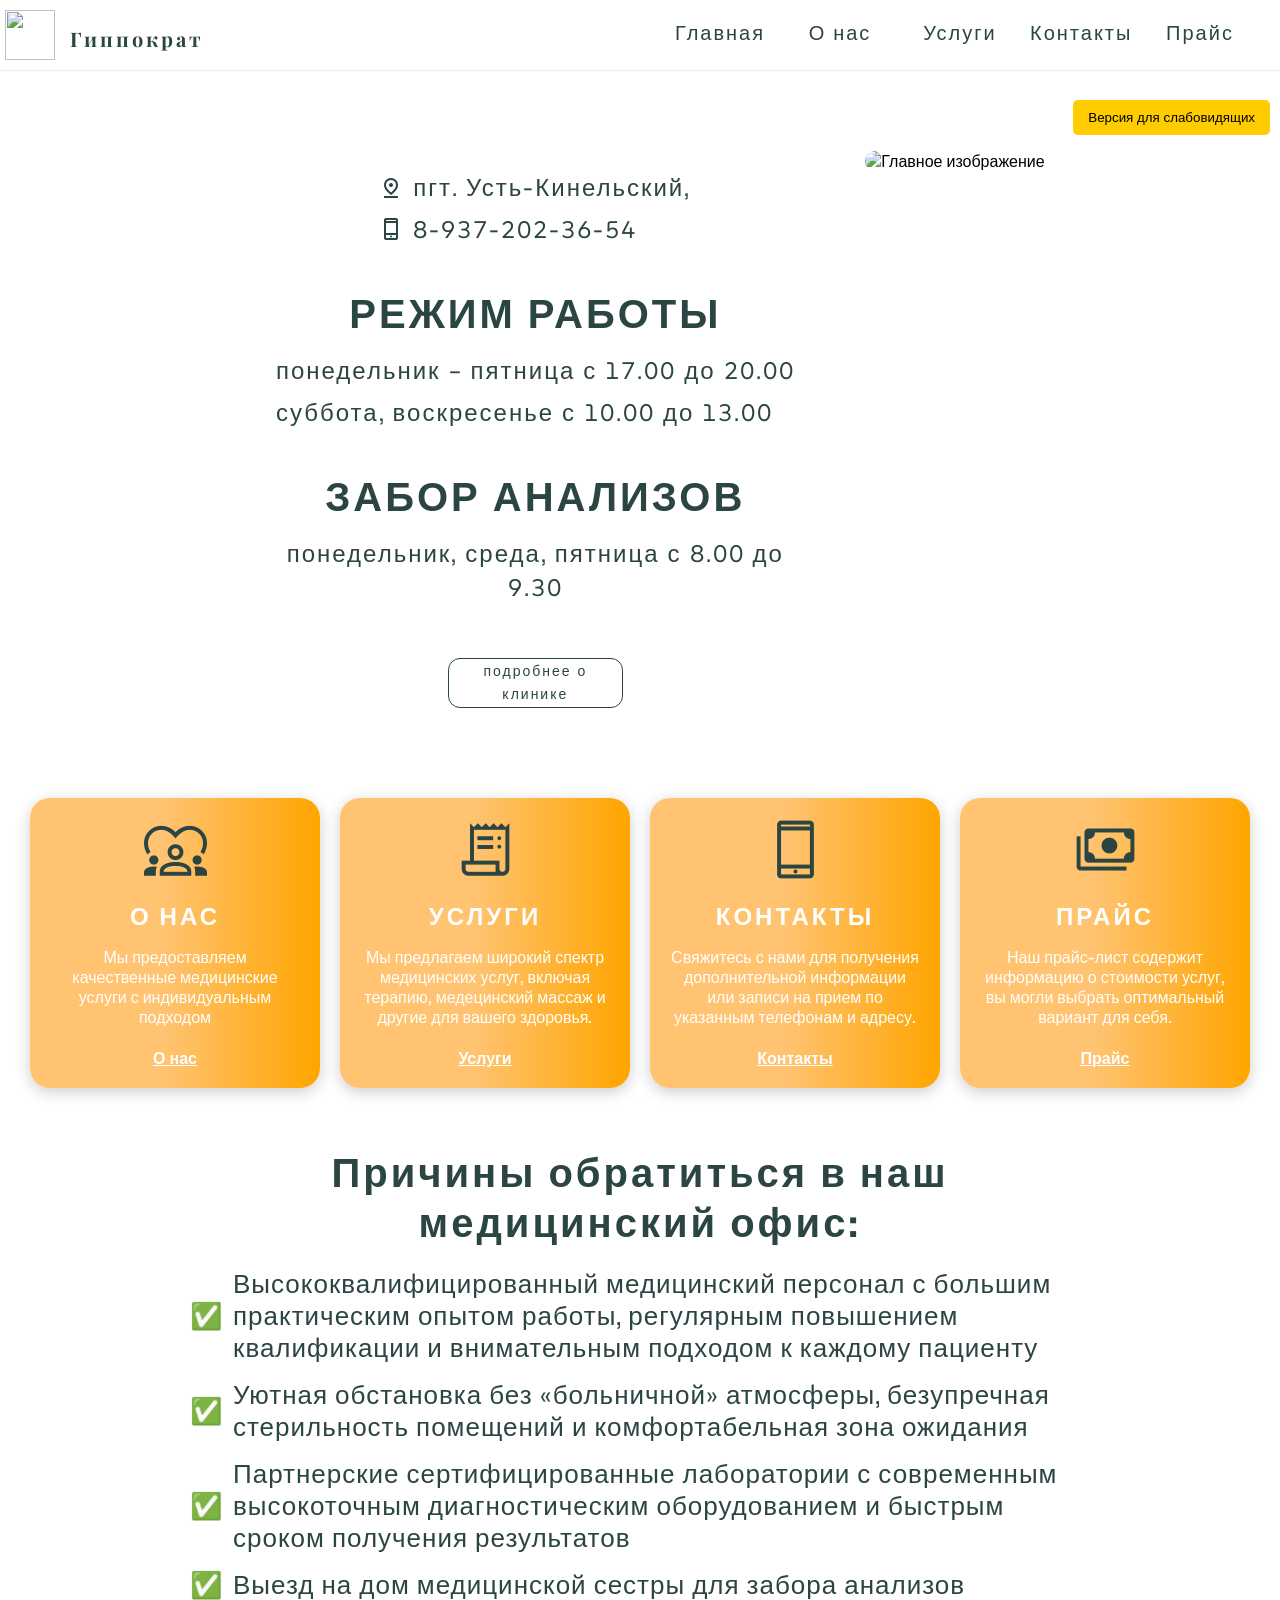
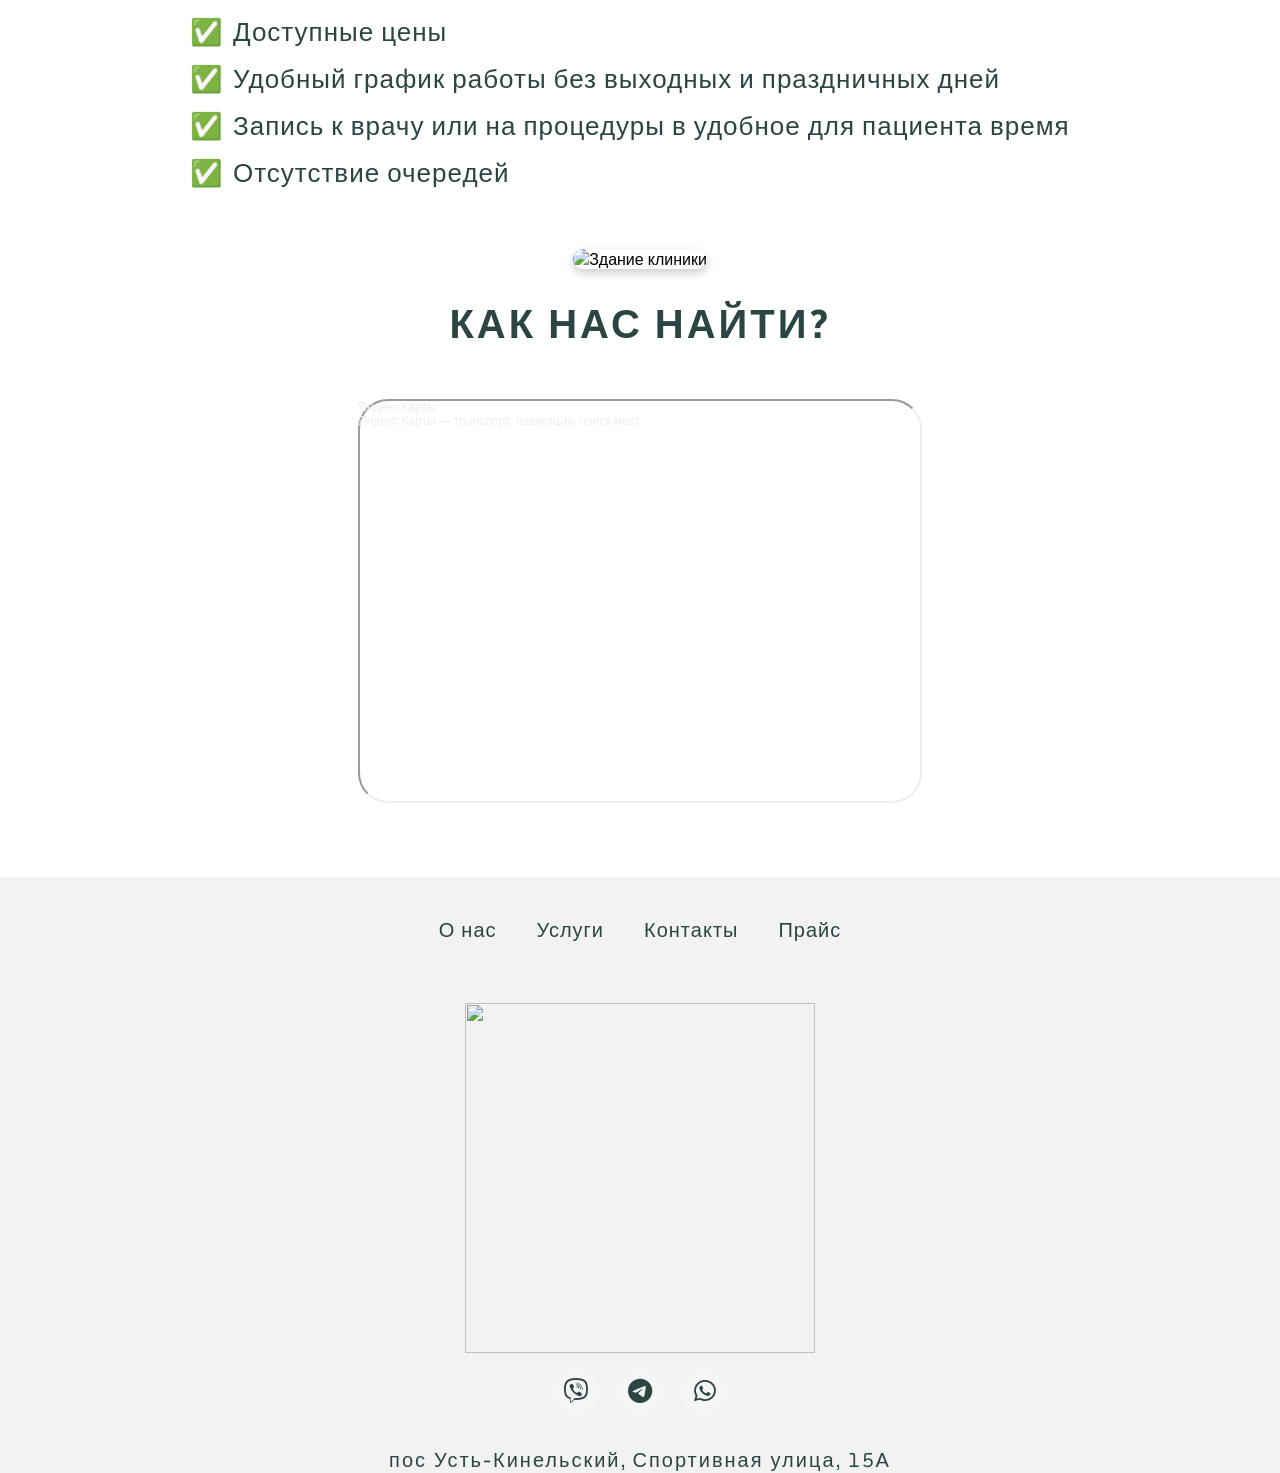
==== index.html @ c10e47b3 "Add files via upload" ====
<!DOCTYPE html>
<html lang="en">
<head>
    <link rel="stylesheet" href="style.css">
    <link rel="stylesheet" href="https://fonts.googleapis.com/css2?family=Material+Symbols+Outlined:opsz,wght,FILL,GRAD@20..48,100..700,0..1,-50..200" />
    <link href="https://fonts.googleapis.com/css2?family=SUSE:wght@200&display=swap" rel="stylesheet">
    <link rel="stylesheet" href="https://cdnjs.cloudflare.com/ajax/libs/font-awesome/6.5.1/css/all.min.css">
    <link href="https://fonts.googleapis.com/css2?family=Playfair+Display:ital,wght@0,400..900;1,400..900&display=swap" rel="stylesheet">
    <meta charset="UTF-8">
    <meta name="viewport" content="width=device-width, initial-scale=1.0">
    <title>Гиппократ</title>
</head>
<body>
    <div class="wrapper">
        <header>
            <div class="header-container">
                <div class="header-container-img">
                    <a href="index.html"><img src="images/logo-Photoroom.png" alt=""></a>
                    <h1>Гиппократ</h1>
                </div>
    
                <div class="header-container-links">
                    <a href="index.html">Главная</a> 
                    <a href="about.html">О нас</a>
                    <a href="service.html">Услуги</a>
                    <a href="contact.html">Контакты</a>
                    <a href="price.html">Прайс</a>
                </div>

                <div class="header-mobile">
                    <a href="#" id="menu" class="icon">&#9776;</a>
                    <div class="mobile-container-links" id="mobile-links">
                        <a href="index.html">Главная</a>
                        <a href="about.html">О нас</a>
                        <a href="service.html">Услуги</a>
                        <a href="contact.html">Контакты</a>
                        <a href="price.html">Прайс</a>
                    </div>
                </div>
            </div>
        </header>

    <main id="main-content">

        <!-- Кнопка для доступа к версии для слабовидящих -->
        <button class="version-button" id="a11y-toggle">Версия для слабовидящих</button>

        <div class="main-container">
            <!-- Верхняя секция с текстом и фото -->
            <div class="main-container-layout">
                <div class="main-container__text-block">
                    <ul>
                        <li>
                            <span class="material-symbols-outlined">pin_drop</span>
                            пгт. Усть-Кинельский,
                        </li>
                        <li>
                            <span class="material-symbols-outlined">phone_iphone</span>
                            8-937-202-36-54
                        </li>
                    </ul>
        
                    <h2>РЕЖИМ РАБОТЫ</h2>
                    <ul>
                        <li>понедельник – пятница с 17.00 до 20.00</li>
                        <li>суббота, воскресенье с 10.00 до 13.00</li>
                    </ul>
        
                    <h2>ЗАБОР АНАЛИЗОВ</h2>
                    <ul>
                        <li>понедельник, среда, пятница с 8.00 до 9.30</li>
                    </ul>
        
                    <button><a href="about.html">подробнее о клинике</a></button>
                </div>
        
                <div class="main-container__photo-block">
                    <img src="images/ГЛАВНАЯ.jpg" alt="Главное изображение">
                </div>
            </div>
        
            <!-- Слайды с информацией -->
            <div class="main-container-slides">
                <div class="main-container-slides__slide">
                    <span class="material-symbols-outlined">diversity_1</span>
                    <h2>О нас</h2>
                    <p>Мы предоставляем качественные медицинские услуги с индивидуальным подходом</p>
                    <a href="about.html">О нас</a>
                </div>
        
                <div class="main-container-slides__slide">
                    <span class="material-symbols-outlined">receipt_long</span>
                    <h2>Услуги</h2>
                    <p>Мы предлагаем широкий спектр медицинских услуг, включая терапию, медецинский массаж и другие для вашего здоровья.</p>
                    <a href="service.html">Услуги</a>
                </div>
        
                <div class="main-container-slides__slide">
                    <span class="material-symbols-outlined">phone_iphone</span>
                    <h2>Контакты</h2>
                    <p>Свяжитесь с нами для получения дополнительной информации или записи на прием по указанным телефонам и адресу.</p>
                    <a href="contact.html">Контакты</a>
                </div>
        
                <div class="main-container-slides__slide">
                    <span class="material-symbols-outlined">payments</span>
                    <h2>Прайс</h2>
                    <p>Наш прайс-лист содержит информацию о стоимости услуг, вы могли выбрать оптимальный вариант для себя.</p>
                    <a href="price.html">Прайс</a>
                </div>
            </div>
        
            <!-- Причины обратиться -->
            <div class="reasons">
                <h2>Причины обратиться в наш медицинский офис:</h2>
                <ul>
                    <li>Высококвалифицированный медицинский персонал с большим практическим опытом работы, регулярным повышением квалификации и внимательным подходом к каждому пациенту</li>
                    <li>Уютная обстановка без «больничной» атмосферы, безупречная стерильность помещений и комфортабельная зона ожидания</li>
                    <li>Партнерские сертифицированные лаборатории с современным высокоточным диагностическим оборудованием и быстрым сроком получения результатов</li>
                    <li>Выезд на дом медицинской сестры для забора анализов</li>
                    <li>Доступные цены</li>
                    <li>Удобный график работы без выходных и праздничных дней</li>
                    <li>Запись к врачу или на процедуры в удобное для пациента время</li>
                    <li>Отсутствие очередей</li>
                </ul>
            </div>
        
            <!-- Изображение здания -->
            <div class="building-image">
                <img src="images/ЗДАНИЕ.jpg" alt="Здание клиники">
            </div>
        
            <!-- Как нас найти -->
            <h2 style="text-align: center; color: #2b4543; font-size: 40px; letter-spacing: 3px;">КАК НАС НАЙТИ?</h2>
            <div class="map">
                <div style="position:relative; overflow:hidden;">
                    <a href="https://yandex.ru/maps?utm_medium=mapframe&utm_source=maps" style="color:#eee;font-size:12px;position:absolute;top:0px;">Яндекс Карты</a>
                    <a href="https://yandex.ru/maps/11131/samara-oblast/house/sportivnaya_ulitsa_15a/YUkYcwFhTkcGQFtpfX53dXtgbQ==/?ll=50.561720%2C53.264739&utm_medium=mapframe&utm_source=maps&z=16.71" style="color:#eee;font-size:12px;position:absolute;top:14px;">Яндекс Карты — транспорт, навигация, поиск мест</a>
                    <iframe src="https://yandex.ru/map-widget/v1/?ll=50.561720%2C53.264739&mode=search&ol=geo&ouri=ymapsbm1%3A%2F%2Fgeo%3Fdata%[base64]%2C&z=16.71" width="560" height="400" frameborder="1" allowfullscreen="true" style="border-radius: 30px;"></iframe>
                </div>
            </div>
        </div>
    </main>

    <footer>
        <div class="footer-container">
            <div class="footer-container__links">
                <a href="about.html">О нас</a>
                <a href="service.html">Услуги</a>
                <a href="contact.html">Контакты</a>
                <a href="price.html">Прайс</a>
            </div>

            <div class="footer-container__image">
                <a href="index.html"><img src="images/logo-Photoroom.png" alt=""></a>
            </div>

            <div class="footer-container__social-links">
                <a href="#" target="_blank"><i class="fab fa-viber"></i></a>
                <a href="#" target="_blank"><i class="fab fa-telegram"></i></a>
                <a href="#" target="_blank"><i class="fab fa-whatsapp"></i></a>
            </div>

            <div class="footer-container__adress">
                <p>пос Усть-Кинельский, Спортивная улица, 15А</p>
            </div>
        </div>
    </footer>
</div>
</body>
<script src="scripts/navscript.js"></script>
<script src="scripts/version.js"></script>
</html>
---- style.css ----
* {
    margin: 0;
    padding: 0;
}

html, body {
    height: 100%;
}

ul {
    list-style-type: none;
}

a {
    text-decoration: none;
    color: inherit;
}

header, main, footer {
    font-family: "SUSE", sans-serif;
    width: 100%;
}

.wrapper {
    min-height: 100%;
    display: flex;
    flex-direction: column;
}

.version-button {
    position: fixed;
    top: 100px; 
    right: 10px; 
    z-index: 999; 
    padding: 10px 15px; 
    background-color: #ffcc00; 
    border: none; 
    border-radius: 5px; 
    cursor: pointer;
}



main {
    flex: 1 1 auto;
    /* font-family: "SUSE", sans-serif; */
}

.header-container {
    width: 100%;
    height: 70px;
    background-color: #259bca;
    background: linear-gradient(91deg, rgba(0,110,156,1) 46%, rgba(0,163,224,1) 100%);
    background: linear-gradient(91deg, rgba(118,170,222,1) 46%, rgba(160,196,226,1) 100%);
    background: linear-gradient(91deg, rgba(90,200,250,1) 46%, rgba(0,122,255,1) 100%);
     background: linear-gradient(91deg, rgba(198,225,0,1) 46%, rgba(49,224,148,1) 100%);
    background: linear-gradient(91deg, rgba(49,224,148,1) 46%, rgba(201,222,3,1) 100%);
    background: linear-gradient(91deg, rgba(0,122,255,1) 46%, rgba(90,200,250,1) 100%);
    background: linear-gradient(91deg, rgba(63,81,181,1) 35%, rgba(5,176,210,1) 100%);
    background: #ffffff;




    display: flex;
    flex-direction: row;
    border-bottom: solid 1px #edebf5;
}

.header-mobile {
    display: none;
}

.header-container-img {
    text-align: center;
    display: flex;
    float: left;
    height: 100%;
    width: 50%;
}

.header-container-img h1 {
    margin-top: 25px;
    margin-left: 15px;
    color: #ffffff;
    color: #020202;
    color: #2b4543;  
    letter-spacing: 3px;
    font-family: "Playfair Display", serif;
    font-size: 20px;
}

.header-container h1:hover {
    color: #2b4543;    
}

.header-container-img img {
    margin-top: 10px;
    margin-left: 5px;
    height: 50px;
    width: 50px;
}

.header-container-links {
    height: 100%;
    width: 50%;
    display: flex;
    flex-direction: row;
    justify-content: center;
    align-items: center;
}

.header-container-links a {
    
    font-size: 20px;
    color: #ffffff;
    color: #020202;
    color: #2b4543; 
    letter-spacing: 2px;
    display: block;
    height: 30px;
    width: 100px;
    text-align: center;
    padding-top: 15px;
    border-radius: 20px;
    transition: 300ms;
    padding: 10px 10px;
}

.header-container-links a:hover {
    /*background-color: #3f96e8;*/
    color: #0152e1;
    color: #3e6462;
    background-color: #3e64622e;
    
}

footer {
    background-color: #259bca;
    background: linear-gradient(91deg, rgba(0,110,156,1) 46%, rgba(0,163,224,1) 100%);
    background: linear-gradient(91deg, rgba(118,170,222,1) 46%, rgba(160,196,226,1) 100%);
    background: linear-gradient(91deg, rgba(90,200,250,1) 46%, rgba(0,122,255,1) 100%);
    background: linear-gradient(91deg, rgba(0,122,255,1) 46%, rgba(90,200,250,1) 100%);
    background: linear-gradient(91deg, rgba(49,224,148,1) 46%, rgba(201,222,3,1) 100%);
    background: radial-gradient(circle, rgba(0,122,255,1) 46%, rgba(90,200,250,1) 100%);
    background: linear-gradient(91deg, rgba(63,81,181,1) 35%, rgba(5,176,210,1) 100%);
    background: #3e6462;
    background: #f2f2f2;
    color: #2b4543;
    
}   

.footer-container {
    width: 100%;
    height: 100%;
    display: flex;
    flex-direction: column;
    align-items: center;
    justify-content: center;
}

.footer-container__links {
    margin-top: 30px;

    /* background-color: rgba(255, 255, 255, 0.2); */
    display: flex;
    justify-content: center;
    /* color: #ffffff;
    color: #020202;
    color: #2b4543; */
    border-radius: 10px;
}

.footer-container__links a {
    border-radius: 15px;
    
  
    text-align: center;
    font-size: 20px;
    letter-spacing: 1px;
    
    padding: 10px 20px;
}

.footer-container__links a:last-child {
    margin: 0;
}

.footer-container__links a:hover {
    /* background-color: #3f96e8; */
    /* color: #ffffff; */
    color: #3e6462;
    background-color: #3e64622e;
}

.footer-container__image {
    margin-top: 50px;
}

.footer-container__image img {
    height: 350px;
    width: 350px;
}

.footer-container__social-links {
    margin-top: 10px;
    width: 180px;
    display: flex;
    gap: 15px;
}

.footer-container__social-links a{
   height: 50px;
   width: 50px;
   color: #ffffff;
   color: #020202;
   background-color: rgba(255, 255, 255, 0.2);
   border-radius: 50%;
   display: flex;
   justify-content: center;
   align-items: center;
   font-size: 25px;
   color: #2b4543;
}

.footer-container__social-links a:hover {
    /* background-color: #3f96e8; */
    color: #3e6462;
    background-color: #3e64622e;
}

.footer-container__adress {
    margin-top: 30px;
    color: #ffffff;
    color: #020202;
    color: #2b4543;
    letter-spacing: 2px;
    font-size: 20px;
}

.main-container {
    width: 100%;
    margin-top: 60px;
    margin-bottom: 70px;
}

/* Верхняя секция с текстом и изображением */
.main-container-layout {
    display: flex;
    flex-direction: row;
    flex-wrap: wrap;
    justify-content: center; /* Выравниваем по центру */
    align-items: flex-start;
    gap: 30px; /* Сделайте больше или меньше по желанию */
    max-width: 1200px; /* Ограничьте ширину для эстетики */
    margin: 0 auto; /* Центрируем всю секцию */
    padding: 20px; /* Внутренние отступы */
}

.main-container__text-block {
    width: 50%;
    display: flex;
    flex-direction: column;
    align-items: center; /* Центрирование всего внутри */
    text-align: center; /* Центр текста внутри */
    padding: 20px;
    box-sizing: border-box;
}

.main-container__text-block ul {
    list-style: none;
    padding: 0;
    margin: 0 0 15px 0;
}

.main-container__text-block li {
    font-size: 24px;
    letter-spacing: 2px;
    line-height: 1.4;
    display: flex;
    align-items: center;
    margin-bottom: 8px;
    color: #2b4543;
}

.main-container__text-block span.material-symbols-outlined {
    font-size: 24px;
    margin-right: 10px;
    color: #2b4543;
}

.main-container__text-block h2 {
    font-size: 40px;
    letter-spacing: 3px;
    color: #2b4543;
    margin-top: 20px;
    margin-bottom: 15px;
}

.main-container__text-block button {
    margin-top: 30px;
    height: 50px;
    width: 175px;
    border-radius: 12px;
    border: solid 1px #2b4543;
    background-color: #ffffff;
    display: flex;
    align-items: center;
    justify-content: center;
    cursor: pointer;
    transition: background 0.3s;
}

.main-container__text-block button a {
    font-size: 14px;
    letter-spacing: 2px;
    line-height: 1.6;
    font-weight: 400;
    text-decoration: none;
    color: #2b4543;
}

.main-container__text-block button:hover {
    background: linear-gradient(90deg, rgba(0,106,78,1) 35%, rgba(0,168,107,1) 100%);
    color: #ffffff;
}

/* Фото блока */
.main-container__photo-block img {
    max-width: 100%;
    height: auto;
    border-radius: 10px;
}

/* Слайды */
.main-container-slides {
    margin-top: 50px;
    display: flex;
    flex-wrap: wrap;
    justify-content: center;
    gap: 20px;
}

.main-container-slides__slide {
    display: flex;
    flex-direction: column;
    align-items: center;
    justify-content: space-between;
    width: 250px;
    height: 250px;
    padding: 20px;
    border-radius: 20px;
    background: linear-gradient(90deg, rgba(255, 195, 113, 1) 46%, rgba(255, 165, 0, 1) 100%);
    box-shadow: 0 4px 15px rgba(0,0,0,0.2);
    transition: transform 0.3s, box-shadow 0.3s;
}

.main-container-slides__slide:hover {
    transform: translateY(-10px);
    box-shadow: 0 8px 20px rgba(0,0,0,0.3);
}

.main-container-slides__slide span {
    font-size: 7vh;
    margin-bottom: 10px;
}

.main-container-slides__slide h2 {
    margin-top: 10px;
    font-size: 24px;
    letter-spacing: 3px;
    text-transform: uppercase;
    margin-bottom: 15px;
    color: #fff;
}

.main-container-slides__slide p {
    font-size: 16px;
    font-weight: 500;
    text-align: center;
    margin-bottom: 15px;
    color: #fff;
}

.main-container-slides__slide a {
    margin-top: auto;
    text-decoration: underline;
    color: #fff;
    font-weight: 600;
}

/* Причины */
.reasons {
    margin: 60px 20px;
    font-family: "SUSE", sans-serif;
    max-width: 900px;
    margin-left: auto;
    margin-right: auto;
}

.reasons h2 {
    margin-bottom: 20px;
    font-size: 40px;
    color: #2b4543;
    text-align: center;
    letter-spacing: 3px;
}

.reasons ul {
    list-style: none;
    padding: 0;
    margin: 0;
}

.reasons li {
    font-size: 26px;
    color: #2b4543;
    letter-spacing: 1px;
    margin-bottom: 15px;
    display: flex;
    align-items: center;
}

.reasons li::before {
    content: "✅";
    margin-right: 10px;
}

/* Карта и здание */
.map {
    display: flex;
    justify-content: center;
    align-items: center;
    margin-top: 50px;
    flex-direction: column;
}

.building-image {
    text-align: center;
    margin-bottom: 30px;
}

.building-image img {
    max-width: 100%;
    height: auto;
    border-radius: 20px;
    box-shadow: 0 4px 10px rgba(0,0,0,0.2);
}

/* Адаптивность */
@media (max-width: 768px) {
    .main-container-layout {
        flex-direction: column;
        align-items: center;
    }

    .main-container__text-block, .main-container__photo-block {
        width: 90%;
    }

    .main-container-slides {
        flex-direction: column;
        align-items: center;
    }

    .main-container-slides__slide {
        width: 80%;
        height: auto;
    }
}

/* Общий стиль контейнера */
.contact-container {
    display: flex;
    flex-wrap: wrap;
    justify-content: center;
    margin-top: 30px;
    margin-bottom: 30px;
    gap: 20px;
  }
  
  /* Фото */
  .contact-image {
    flex: 1 1 300px;
    max-width: 50%;
    padding: 10px;
    box-shadow: 0 4px 15px rgba(0,0,0,0.2);
    border-radius: 15px;
    transition: transform 0.3s;
  }
  .contact-image img {
    width: 100%;
    height: 100%; /* уменьшенная высота фото */
    object-fit: cover;
    border-radius: 15px;
  }
  
  /* Карточки */
  .card {
    background-color: #ffffff;
    border-radius: 20px;
    box-shadow: 0 8px 20px rgba(0,0,0,0.1);
    padding: 20px;
    width: 350px;
    transition: transform 0.3s, box-shadow 0.3s;
  }
  .card:hover {
    transform: translateY(-5px);
    box-shadow: 0 12px 30px rgba(0,0,0,0.2);
  }
  
  /* Заголовки карточек */
  .card-header {
    display: flex;
    justify-content: space-between;
    align-items: center;
    font-size: 20px;
    margin-bottom: 15px;
    cursor: pointer;
    color: #2b4543;
  }
  .card-header span {
    display: flex;
    align-items: center;
    gap: 8px;
  }
  .material-symbols-outlined {
    font-size: 24px;
    color: #2b4543;
  }
  /* Кнопки раскрытия */
  .toggleButton {
    background: transparent;
    border: none;
    cursor: pointer;
    font-size: 24px;
    color: #a68ce8;
    transition: transform 0.3s;
  }
  .toggleButton.active {
    transform: rotate(45deg);
  }
  
  /* Списки */
  .toggle-list {
    max-height: none; /* раскрыто по умолчанию */
    overflow: visible;
    transition: none; /* отключена анимация для изначального состояния */
    padding: 10px 0;
  }
  .toggle-list li {
    margin-top: 10px;
    font-size: 16px;
    list-style: disc inside;
  }
  .toggle-list li a {
    color: #2b4543;
    text-decoration: underline;
  }
  .toggle-list li a:hover {
    color: #a68ce8;
  }
  
  /* Иконки соцсетей */
  .social-icons {
    display: flex;
    gap: 20px;
    margin-top: 10px;
  }
  .social-icons a {
    font-size: 30px;
    color: #2b4543;
    transition: color 0.3s, transform 0.3s;
  }
  .social-icons a:hover {
    color: #a68ce8;
    transform: scale(1.2);
  }
  
  /* Мобильная адаптация */
  @media(max-width: 768px) {
    .contact-container {
      flex-direction: column;
      align-items: center;
    }
    .contact-image, .contact-info {
      max-width: 90%;
    }
  }

.price-container {
    font-family: "Montserrat", sans-serif;
    width: 100%;
    padding: 10px 20px;
    box-sizing: border-box;
}

.price-container:last-child {
    margin-bottom: 70px;
}

.price-container h1 {
    margin-top: 30px;
    font-size: 26px;
    color: #020202;
    text-align: center;
 }

 .price-container h2 {
    font-size: 24px;
    margin-top: 20px;
    color: #020202;
    
 }

.price-container table {
    width: 100%;
    border-collapse: collapse;
    font-size: 20px;
    text-indent: initial; 
    
 }

 .price-container table th {
    color: #ffffff;
    border: 1px solid black;
    text-align: left;
    background-color: #0F91A7;
    background: linear-gradient(91deg, rgba(0,122,255,1) 46%, rgba(90,200,250,1) 100%);
    background: linear-gradient(91deg, rgba(126,127,243,1) 35%, rgba(179,180,248,1) 100%);
    background: linear-gradient(91deg, rgba(0,201,255,1) 35%, rgba(102,227,255,1) 100%);
    background: linear-gradient(91deg, rgba(0,184,217,1) 35%, rgba(102,219,232,1) 100%);
    background: linear-gradient(91deg, rgba(102,219,232,1) 35%, rgba(0,184,217,1) 100%);
    background: linear-gradient(91deg, rgba(0,128,128,1) 35%, rgba(102,178,178,1) 100%);
    background: #3e6462;
    
    
 }

 .first-td {
    width: 3%;
 }

 .second-td {
    width: 90%;
 }

 .third-td {
    width: 7%;
 }

 .price-container table td {
    color: #020202;
    padding: 5px;
    border-spacing: 2px;
    border: 1px solid gray;
 }

 table tr:nth-child(odd) { background: #fff; } 

 table tr:nth-child(even) { background: #3e64622e; }

 .about-container {
    height: 100%;
    width: 100%;
    display: flex;
    align-items: center;
    justify-content: center;
 }

 .about-container-layout {
    display: flex;
    /* align-items: center;
    justify-content: center; */
 }

 .about-container-image {
    display: flex;
    height: 80vh;
    width: 50%;
    align-items: center;
    justify-content: center;
 }

 .about-container-image img {
    height: 100%;
    width: 80%;
    padding-left: 100px;
 }

 .about-container-text {
    margin-top: 1%;
    width: 50%;
    height: 100%;
    display: flex;
    flex-direction: column;
 }

 .about-container-text__slide {
    width: 40%;
    height: 65%;
    display: flex;
    justify-content: space-between;
    flex-direction: column;
    margin-top: 30px;
 }

 .about-container-text p {
    font-family: "Montserrat", sans-serif;
    margin-top: 30px;
    font-size: 20px;
    letter-spacing: 1px;
    
 }

 .about-container-text h2 {
    font-family: "Oswald", sans-serif;
    font-optical-sizing: auto;
    font-style: normal;
    font-size: 50px;
    color: #2b4543;
    letter-spacing: 1px;
    margin-left: 3vh;
 }

 .about-container-text button {
    width: 95%;
    height: 10vh;
    border-radius: 10px;
    border: solid #2b4543 1px;
    background-color: #ffffff;
    color: #2b4543;
    font-size: 15px;
    letter-spacing: 3px;
    text-transform: uppercase;
    margin-top: 30px;
 }

 .about-container-text button:hover {
    
    opacity: 0.8;
 }

 .about-wrapper {
    width: 50%;
    margin: 0 auto;
 }

 .about-down-layout {
    margin-top: 50px;
    display: flex;
    flex-direction: row;
    width: 100%;
    min-height: 300px;
    color: #ffffff;
    position: relative;
    top: -50px;
 }

.about-down-layout__slide {
    display: flex;
    flex-direction: column;
    width: 50%;
    background: linear-gradient(90deg, rgba(255, 195, 113, 1) 46%, rgba(255, 165, 0, 1) 100%);
    height: auto; /* чтобы блок мог расширяться по содержимому */

}

.about-down-layout__slide:first-child {
    border-top-left-radius: 30px;
    border-bottom-left-radius: 30px;
}

.about-down-layout__slide:last-child {
    border-top-right-radius: 30px;
    border-bottom-right-radius: 30px;
}

.about-down-layout__slide:not(:last-child) {  
    border-right: 2px solid #ffffff; /* Добавляем границу только к слайдам, которые не являются последними */  
}  

.about-down-layout__slide-span {
    display: flex;
    justify-content: center;
    align-items: center;
    margin-top: 10px;
    margin-left: 40%;
    height: 70px;
    width: 70px;
    border-radius: 50%;
    background-color: #ffffff;
    color: #f49342;
    border: none;
}

.about-down-layout__slide span {
    font-size: 40px;
}

.about-down-layout__slide h2 {
    margin-top: 15px;
    text-align: center;
}

.about-down-layout__slide p {
    margin-top: 20px;
    letter-spacing: 1px;
    padding: 0 10px;
}

.about-info-h2 {
    text-align: center;
    font-size: 30px;
    color: #2b4543;
    letter-spacing: 3px;
}

.about-info-slides {
    margin-top: 30px;
    margin-bottom: 50px;
    display: flex;
    flex-wrap: wrap;
    gap: 20px;
    justify-content: center;
    align-items: flex-start;
    padding: 20px;
}

.about-info-slides__slide {
    width: 49%;
    display: flex;
    /*box-sizing: border-box;*/
}

.about-info-slides__slide-image {
    width: 49%;
}

.about-info-slides__slide-image img {
    height: 30vh;
    width: 100%;
    object-fit: cover;
    border-radius: 30px;
}

.about-info-slides__slide-text {
    margin-top: 5%;
    display: flex;
    flex-direction: column;
    align-items: center;
    text-align: center;
    width: 50%;
    padding: 10px;
    color: #2b4543; 
}

.about-info-slides__slide-text h2 {
    font-size: 22px;
    letter-spacing: 1px;
}

.about-info-slides__slide-text p {
    font-family: "Montserrat", sans-serif;
    margin-top: 20px;
    font-size: 16px;
}

.about-info-slides__slide-text a {
    margin-top: 20px;
    font-size: 14px;
    border-bottom: 1px solid #0F91A7;
}

.section-title {
    text-align: center;
    font-size: 28px;
    color: #3e6462;
    margin-top: 30px;
    margin-bottom: 20px;
    font-weight: bold;
  }

/* Общий контейнер */
.combined-section {
    background-color: #f0f9f8;
    padding: 50px 20px;
    border-radius: 15px;
    box-shadow: 0 6px 20px rgba(0,0,0,0.15);
    max-width: 1200px;
    margin: 0 auto 50px;
    display: flex;
    flex-direction: column;
    gap: 40px;
  }
  
  /* Заголовок раздела */
  .section-title {
    font-size: 32px;
    color: #3e6462;
    text-align: center;
    margin-bottom: 40px;
  }
  
  /* Карточки сотрудников */
  .cards-container {
    display: flex;
    flex-wrap: wrap;
    justify-content: center;
    gap: 20px;
  }
  
  .card {
    background-color: #fff;
    border-radius: 10px;
    box-shadow: 0 4px 8px rgba(0,0,0,0.1);
    width: 250px;
    padding: 20px;
    text-align: center;
    transition: transform 0.3s, box-shadow 0.3s;
  }
  
  .card:hover {
    transform: translateY(-5px);
    box-shadow: 0 8px 16px rgba(0,0,0,0.2);
  }
  
  .card img {
    width: 100px;
    height: 100px;
    object-fit: cover;
    border-radius: 50%;
    margin-bottom: 15px;
  }
  
  .card h2 {
    font-size: 22px;
    color: #3e6462;
    margin: 10px 0;
  }
  
  .card p {
    font-size: 18px;
    color: #555;
    margin: 0;
  }
  
  /* Блок с документами */
  .documents-section {
    background-color: #ffffff;
    padding: 20px;
    border-radius: 10px;
    box-shadow: 0 4px 8px rgba(0,0,0,0.1);
    max-width: 800px;
    margin: 0 auto;
  }
  
  .documents-section h2 {
    font-size: 24px;
    color: #3e6462;
    margin-bottom: 15px;
    text-align: center;
  }
  
  .documents-section ul {
    list-style: disc inside;
    padding-left: 20px;
    margin: 0;
  }
  
  .documents-section li {
    margin-bottom: 10px;
  }
  
  .documents-section a {
    color: #3e6462;
    text-decoration: none;
    font-size: 16px;
    transition: color 0.3s;
  }
  
  .documents-section a:hover {
    color: #2c4b47;
  }
  
  /* Блок дополнительной информации */
  .dop-info-wrapper {
    background-color: #f0f9f8;
    padding: 20px;
    border-radius: 10px;
    box-shadow: 0 4px 8px rgba(0,0,0,0.1);
    max-width: 800px;
    margin: 0 auto;
    text-align: center;
  }
  
  .dop-info-header h2 {
    font-size: 24px;
    color: #3e6462;
    margin-bottom: 15px;
  }
  
  .dop-info-slides {
    display: flex;
    flex-wrap: wrap;
    justify-content: center;
    gap: 20px;
  }
  
  .dop-info-slides a {
    display: inline-block;
    padding: 12px 20px;
    background-color: #3e6462;
    color: #fff;
    border-radius: 8px;
    font-size: 16px;
    text-decoration: none;
    transition: background-color 0.3s, transform 0.3s;
  }
  
  .dop-info-slides a:hover {
    background-color: #2c4b47;
    transform: translateY(-2px);
  }

  /* Стиль для режима слабовидящих */
.a11y-mode {
    font-family: Arial, sans-serif !important;
    font-size: 20px !important;
    line-height: 1.8 !important;
    background-color: #ffffff !important; /* светлый фон */
    color: #000000 !important; /* черный текст */
}

.a11y-mode header,
.a11y-mode footer,
.a11y-mode main {
    background-color: #ffffff !important;
    color: #000 !important;
}

.a11y-mode a {
    color: #000 !important;
    font-size: 26px !important;
}

.a11y-mode p {
    font-size: 30px !important;
}

.a11y-mode li {
    font-size: 30px !important;
}

.a11y-mode h2 {
    font-size: 40px !important;
}

.a11y-mode button {
    font-size: 20px !important;
    padding: 12px 20px !important;
}

  /* Общие стили для контейнеров */
.documents-page-docs {
    font-family: Arial, sans-serif;
    margin: 20px;
    padding: 20px;
    background-color: #f9f9f9;
    border-radius: 8px;
}

/* Заголовки внутри .documents-page-docs */
.documents-page-docs h2 {
    color: #2c4b47;
    font-size: 24px;
    margin-bottom: 15px;
    border-bottom: 2px solid #2c4b47;
    padding-bottom: 5px;
}

/* Обнуляем список внутри .documents-page-docs, чтобы не было конфликтов с остальным сайтом */
.documents-page-docs ul {
    list-style-type: none;
    padding: 0;
    margin: 0;
}

/* Элементы списка внутри .documents-page-docs */
.documents-page-docs li {
    margin-bottom: 10px;
}

/* Ссылки внутри списка документов */
.documents-page-docs li a {
    display: inline-block;
    padding: 8px 12px;
    background-color: #3e6462;
    color: #fff;
    text-decoration: none;
    border-radius: 4px;
    transition: background-color 0.3s, transform 0.2s;
}

.documents-page-docs li a:hover {
    background-color: #0F91A7;
    transform: scale(1.05);
}

/* Заголовок блока с ссылками */
.doc-links-on-doc-page h2 {
    color: #2c4b47;
    font-size: 24px;
    margin-bottom: 15px;
    border-bottom: 2px solid #2c4b47;
    padding-bottom: 5px;
  }
  
  /* Параграфы внутри блока (если есть) */
  .doc-links-on-doc-page p {
    margin: 8px 0 16px 0;
    font-size: 14px;
    color: #333;
    line-height: 1.4;
  }
  
  /* Обнуляем список, чтобы убрать маркеры */
  .doc-links-on-doc-page ul {
    list-style-type: none;
    padding: 0;
    margin-left: 30px;
    margin-right: 30px;
  }
  
  /* Элементы списка */
  .doc-links-on-doc-page li {
    margin-bottom: 10px;
  }
  
  /* Ссылки внутри элементов списка */
  .doc-links-on-doc-page li a {
    display: inline-block;
    padding: 8px 12px;
    background-color: #3e6462;
    color: #fff;
    text-decoration: none;
    border-radius: 4px;
    transition: background-color 0.3s, transform 0.2s;
  }
  
  .doc-links-on-doc-page li a:hover {
    background-color: #0F91A7;
    transform: scale(1.05);
  }

/* Общие стили для блока Документы для пациентов */
.patients-docs {
    font-family: Arial, sans-serif;
    margin: 20px;
    padding: 20px;
    background-color: #f9f9f9;
    border-radius: 8px;
}

/* Заголовок внутри блока */
.patients-docs h2 {
    color: #2c4b47;
    font-size: 24px;
    margin-bottom: 15px;
    border-bottom: 2px solid #2c4b47;
    padding-bottom: 5px;
}

/* Убираем стиль списка, чтобы не конфликтовал с остальным сайтом */
.patients-docs ul {
    list-style-type: none;
    padding: 0;
    margin: 0;
}

/* Элементы списка */
.patients-docs li {
    margin-bottom: 10px;
}

/* Ссылки внутри списка */
.patients-docs li a {
    display: inline-block;
    padding: 8px 12px;
    background-color: #3e6462;
    color: #fff;
    text-decoration: none;
    border-radius: 4px;
    transition: background-color 0.3s, transform 0.2s;
}

.patients-docs li a:hover {
    background-color: #0F91A7;
    transform: scale(1.05);
}

/* Общий стиль для блока вакансии */
.vacancy {
    background-color: #f0f8f7;
    border: 2px solid #2c4b47;
    border-radius: 8px;
    padding: 20px;
    margin: 20px auto; /* автоматические боковые отступы для центрирования */
    display: block; /* явно задаем блочный тип */
    max-width: 600px; /* ширина не больше 600px */
    box-shadow: 0 4px 8px rgba(0, 0, 0, 0.1);
    margin-top: 100px;
    margin-bottom: 100px;
}

/* Заголовок внутри блока */
.vacancy h2 {
    color: #2c4b47;
    font-size: 24px;
    margin-bottom: 15px;
    border-bottom: 2px solid #2c4b47;
    padding-bottom: 5px;
}

/* Параграфы внутри блока */
.vacancy p {
    font-size: 16px;
    margin: 8px 0;
    line-height: 1.5;
    color: #333;
}

/* Медиазапрос для малых экранов */
@media (max-width: 760px) {
    .vacancy {
        max-width: calc(100% - 40px); /* убираем фиксированную ширину */
        margin-left: 20px;
        margin-right: 20px;
    }
}

  /* Общий контейнер отзывов */
.reviews-container {
    display: flex;
    flex-wrap: wrap;
    justify-content: center;
    gap: 20px;
    padding: 30px 20px;
    background-color: #f0f9f8;
    border-radius: 15px;
    box-shadow: 0 6px 20px rgba(0,0,0,0.15);
    max-width: 1200px;
    margin: 0 auto;
  }
  
  /* Карточки отзывов */
  .review-card {
    background-color: #ffffff;
    border-radius: 10px;
    box-shadow: 0 4px 8px rgba(0,0,0,0.1);
    padding: 20px;
    width: 100%;
    max-width: 400px;
    transition: transform 0.3s, box-shadow 0.3s;
  }
  
  .review-card:hover {
    transform: translateY(-5px);
    box-shadow: 0 8px 16px rgba(0,0,0,0.2);
  }
  
  .review-card p {
    font-size: 16px;
    line-height: 1.5;
    color: #333;
    margin: 0;
  }
  
  /* Основной контейнер */
  .service-container {
    width: 100%;
    margin-bottom: 50px;
    padding: 20px;
    box-sizing: border-box;
  }
  
  /* Слайдер с карточками */
  .service-container-slides {
    display: flex;
    flex-wrap: wrap;
    justify-content: center;
    align-items: stretch;
    gap: var(--gap);
  }
  
  /* Каждая карточка услуги */
  .service-container-slides__slide {
    flex: 1 1 30%;
    min-width: 250px;
    max-width: 30%;
    display: flex;
    flex-direction: column;
    align-items: center;
    text-align: center;
    padding: 10px;
    box-shadow: 0 4px 8px rgba(0,0,0,0.1);
    border-radius: var(--border-radius);
    background-color: #fff;
    transition: transform 0.3s, box-shadow 0.3s;
  }
  
  .service-container-slides__slide:hover {
    transform: translateY(-5px);
    box-shadow: 0 8px 16px rgba(0,0,0,0.2);
  }
  
  .service-container-slides__slide img {
    width: 360px; /* фиксированная ширина */
    height: 290px; /* фиксированная высота */
    object-fit: cover; /* чтобы изображение заполняло рамки без искажения */
    border-radius: 20px;
    margin-top: 20px;
  }
  
  /* Заголовок */
  .service-container-slides__slide h2 {
    margin-top: 20px;
    font-size: 1.75rem; /* 28px */
    letter-spacing: 2px;
    color: var(--color-text);
  }
  
  /* Описание */
  .service-container-slides__slide p {
    margin-top: 15px;
    font-size: 1rem; /* 16px */
    letter-spacing: 1px;
    padding: 0 15px;
    color: var(--color-text);
  }
  
  /* Ссылка "узнать больше" */
  .service-container-slides__slide a {
    margin-top: 15px;
    font-size: 1.1rem;
    color: var(--color-primary);
    text-decoration: underline;
    transition: color 0.3s;
  }
  
  .service-container-slides__slide a:hover {
    color: #005f73;
  }
  
  /* Медиазапрос для мобильных устройств */
  @media (max-width: 768px) {
    .service-container-slides {
      flex-direction: column;
      align-items: center;
    }
  
    .service-container-slides__slide {
      width: 80%;
      max-width: 90%;
    }
  
    .service-container-slides__slide img {
      max-width: 100%;
    }
  }

.therapy-container {
    display: flex;
    height: 1000px;
    background-color: #f2f2f2;
}

 .therapy-container-color-block {
    position: absolute;
    background-color: #7cd1e4;
    width: 938px;
    height: 400px;
    right: 0;
    border-radius: 15px;   
 }

 .therapy-container-image {
    position: absolute;
    margin-top: 165px;
    /* box-shadow: 5px 5px 35px 0 rgba(0, 0, 0, 0.15); */
 }

 .therapy-container-image img {
    height: 600px;
    width: 800px;
    border-radius: 15px;
 }

 .therapy-container-text {
    background-color: #ffffff;
    position: absolute;
    right: 0;
    display: flex;
    flex-direction: column;
    width: 650px;
    height: 420px;
    margin-top: 375px;
    margin-right: 125px;
    justify-content: space-between;
    align-items: center;
    font-family: "Montserrat", sans-serif;
    border-radius: 15px;
 }

 .therapy-container-text h2{
    margin-top: 50px;
    color: #2b4543;
    letter-spacing: 1px;
    font-size: 28px;
 }

 .therapy-container-text p {
    padding: 0 20px;
    letter-spacing: 1px;
    color: #2b4543;
 }

 .therapy-container-text button {
    background-color: #0F91A7;
    height: 50px;
    width: 140px;
    border: none;
    border-radius: 30px;
    margin-bottom: 50px;
    color: #ffffff;
    letter-spacing: 1px;
    /* font-family: "Montserrat", sans-serif; */
 }

 .therapy-container-text a {
    display: block;
    margin-top: 20px;
    font-size: 20px;
    color: #2b4543;
    letter-spacing: 1px;
    text-decoration: underline 1px;
 }

.more-cost-section {
    margin-top: 50px;
    margin-bottom: 50px;
    margin-left: 35px;
    border: thick double #32a1ce;
    width: 95%;
    border-radius: 30px;
}

.more-container {
    width: 100%;
    display: flex;
    flex-direction: row;
    text-align: center;
    background-image: url("images/фонкардио.png");
}
 
.more-container-text {
    margin-top: 250px;
    width: 50%;
    order: 1;
}

.more-container-text-big h1{
   font-size: 34px;
   letter-spacing: 2px;
   color: #3f96e8;
   text-decoration: underline;
}

.more-container-text-small {
    margin-top: 30px;
} 

.more-container-text-small p {
    margin-top: 10px;
    font-size: 20px;
    letter-spacing: 1px;
    color: #3f96e8;
}

.more-container-text-small a {
    display: block;
    margin-top: 20px;
    font-size: 20px;
    color: #3f96e8;
    letter-spacing: 1px;
    text-decoration: underline 1px;
}

.more-container-img {
    margin-top: 150px;
    order: 2;
}

.more-container-img img{
    height: 70%;
    width: 60%;
    border-radius: 30px;
}

.more-cost-container {
    margin-top: 20px;
    display: flex;
    width: 100%;
}

.more-cost-header {
    width: 51%;
}

.more-cost-header p{
    float: left;
    font-size: 20px;
    letter-spacing: 1px;
    color: #259bca;
    text-decoration: underline;
    margin-left: 30px;
}

.more-cost-main {
    width: 49%;
}

.more-cost-main:last-child {
    margin-bottom: 30px;
}
.more-cost-main p{
    float: right;
    font-size: 20px;
    letter-spacing: 1px;
    color: #259bca;
    text-decoration: underline;
    margin-right: 30px;
}

.main-padding {
    padding-top: 100px; /* Отступ для основного контента */
}

@media screen and (max-width: 1250px) {

    .header-container {
    }

    .header-container-links {
        display: none;
    }

    .header-mobile {
        display: block;
    }

    .header-mobile {
        display: flex; /* Показываем бургер-меню на мобильных устройствах */
        align-items: center;
        justify-content: flex-end;
        width: 50%;
    }

    .mobile-container-links {
        display: none; /* Скрываем мобильные ссылки по умолчанию */
        flex-direction: column;
        position: absolute;
        top: 70px; /* Позиция под хедером */
        right: 0;
        background: none;
        width: 100%;
        border-radius: 0 0 20px 20px;
        z-index: 1;
        font-size: 24px;
        letter-spacing: 2px;
        color: black;
        width: 100%;
        text-align: center;
        text-decoration: underline solid 1px black;
        line-height: 2;
    }

    .mobile-container-links a:hover {
        color: #3e6462;
    background-color: #3e64622e;
    border-radius: 20px;
    }

    .mobile-container-links.responsive {
        display: flex;
    }

    .icon {
        margin-right: 15px;
        font-size: 30px;
        color: #ffffff;
        cursor: pointer;
        color: #020202;
    }

    

    /*Contact*/
    .contact-container {
        margin: 70px 0;
        flex-direction: column; /* Изменяем направление флекса на вертикальное */
        justify-content: center; /* Центрируем содержимое по вертикали */
        align-items: center; /* Центрируем содержимое по горизонтали */
        height: auto; /* Устанавливаем высоту на авто, чтобы элементы могли адаптироваться */
    }

    .contact-container-image {
        width: 80%; /* Изменяем ширину изображения на 100% */
        margin-left: 0; /* Убираем отступ слева */
        margin-bottom: 20px; /* Добавляем отступ снизу для разделения с текстом */
    }

    .contact-container-text {
        width: 100%; /* Изменяем ширину текстового контейнера на 100% */
        margin-right: 0; /* Убираем отступ справа */
        margin-left: 0; /* Убираем отступ слева */
    }

    .contact-container-text__text-element {
        flex-grow: 0; /* Убираем возможность занимать всё доступное пространство */
        width: 100%; /* Устанавливаем ширину на 100% для каждого текстового элемента */
    }

    .contact-container-text p {
        font-size: 16px; /* Уменьшаем размер шрифта для текста */
    }

    .contact-container-text li {
        font-size: 14px; /* Уменьшаем размер шрифта для элементов списка */
    }

    .contact-container-text button {
        font-size: 16px; /* Увеличиваем размер шрифта для кнопки */
    }

    .contact-container-text span {
        font-size: 24px; /* Уменьшаем размер иконки */
    }

    .more-container {
        flex-direction: column;
        align-items: center;
        justify-content: center;
    }

    .more-container-text {
        margin-top: 30px;
        height: 50%;
        order: 2;
    }

    .more-container-img {
        
        margin-top: 85px;
        order: 1;
    }

    .more-container-img img {
        height: 450px;
        width: 450px;
    }

    .more-cost-section {
        margin-left: 18px;
    }

    .therapy-container-text {
        height: 400px;
    }

    .therapy-container-text {
        margin-right: 0;
        width: 600px;
    }
}

@media screen and (max-width: 760px) {

    .about-wrapper {
        width: 90%;
    }

    .about-container-image img {
        width: 100%;
        padding-left: 0px;
    }

    .about-container {
        margin-top: 40px;
    }
    
    .about-container-text__slide {
        width: 100%;
        margin-bottom: 30px;
    }

    .about-container-layout {
        flex-direction: column;
        justify-content: center;
        align-items: center;
    }

    .about-container-text {
        justify-content: center;
        align-items: center;
    }

    .about-container-text p {
        margin-top: 10px;
        display: inline-block;
        width: 200px;
        text-align: justify;
    }

    .about-container-text button {
        width: 170px;
        height: 100%;
    }

    .about-info-slides__slide-image img {
        width: 350px;
    }   

    .about-info-slides__slide-text {
        width: 350px;
    }

    .about-info-slides__slide {
        flex-direction: column;
    }
}

@media screen and (max-width: 691px) {

    .main-padding {
        padding-top: 170px;
    }

    .about-container-text button {
        width: 170px;
        display: block;
        margin-left: 15px;
    }

    .about-info-slides__slide-image img{
        width: 250px;
    }

    .about-info-slides__slide-text {
        width: 250px;
    }
    

.map iframe {
    width: 300px;
    height: 350px;
}

.center-img {
    margin-top: 0px;
}

}

@media screen and (max-width: 615px) {
    .therapy-container {
        height: 850px;
        justify-content: center;
    }
    
     .therapy-container-color-block {
        
     }
    
     .therapy-container-image {
        
     }
    
     .therapy-container-image img {
        width: 100%;
        box-sizing: border-box;
     }
    
     .therapy-container-text {
        position: relative;
        width: 400px;
     }
    
     .therapy-container-text h2{
        font-size: 23px;
        margin-top: 30px;
     }
    
     .therapy-container-text p {
        text-align: justify;
        font-size: 15px;

     }
    
     .therapy-container-text button {
        margin-bottom: 20px;
     }
}

@media screen and (max-width: 500px) {

    .footer-container__adress {
        letter-spacing: 0px;
        font-size: 18px;
    }
    .main-padding {
        padding-top: 150px;
    }

    .footer-container__links a {
        padding: 10px 10px;
    }

    .more-container-img img {
        height: 300px;
        width: 300px;
    }
    
    .more-container-text {
        width: 100%;
    }

    .more-cost-section {
        margin: 50px 5px;
    }

    .more-cost-container {
        margin-bottom: 30px;
    }

    .price-container:first-child {
        margin-top: 30px;
    }
}

@media screen and (max-width: 430px) {

.therapy-container {
    height: 1000px;
}

.therapy-container-text {
    height: 500px;
    width: 370px;
 }

 .therapy-container-text button {
    margin-bottom: 50px;
 }
}

@media screen and (max-width: 389px) {
    .about-info-slides {
        margin-right: 125px;
    }

    .footer-container__links a {
        font-size: 18px;
    }

    .footer-container__adress {
        font-size: 16px;
    }

    .about-container {
        height: 1150px;
    }

    .therapy-container-text {
        height: 500px;
        width: 350px;
     }

     .therapy-container-text h2 {
        font-size: 22px;
     }
} 

@media screen and (max-width: 350px) {
    .main-padding {
        padding-top: 170px;
    }

    .about-container {
        height: 1300px;
    }

    .therapy-container {
        height: 700px;
    }

    .therapy-container-image img {
        display: none;
    }

    .therapy-container-text {
        margin-top: 150px;
    }
}
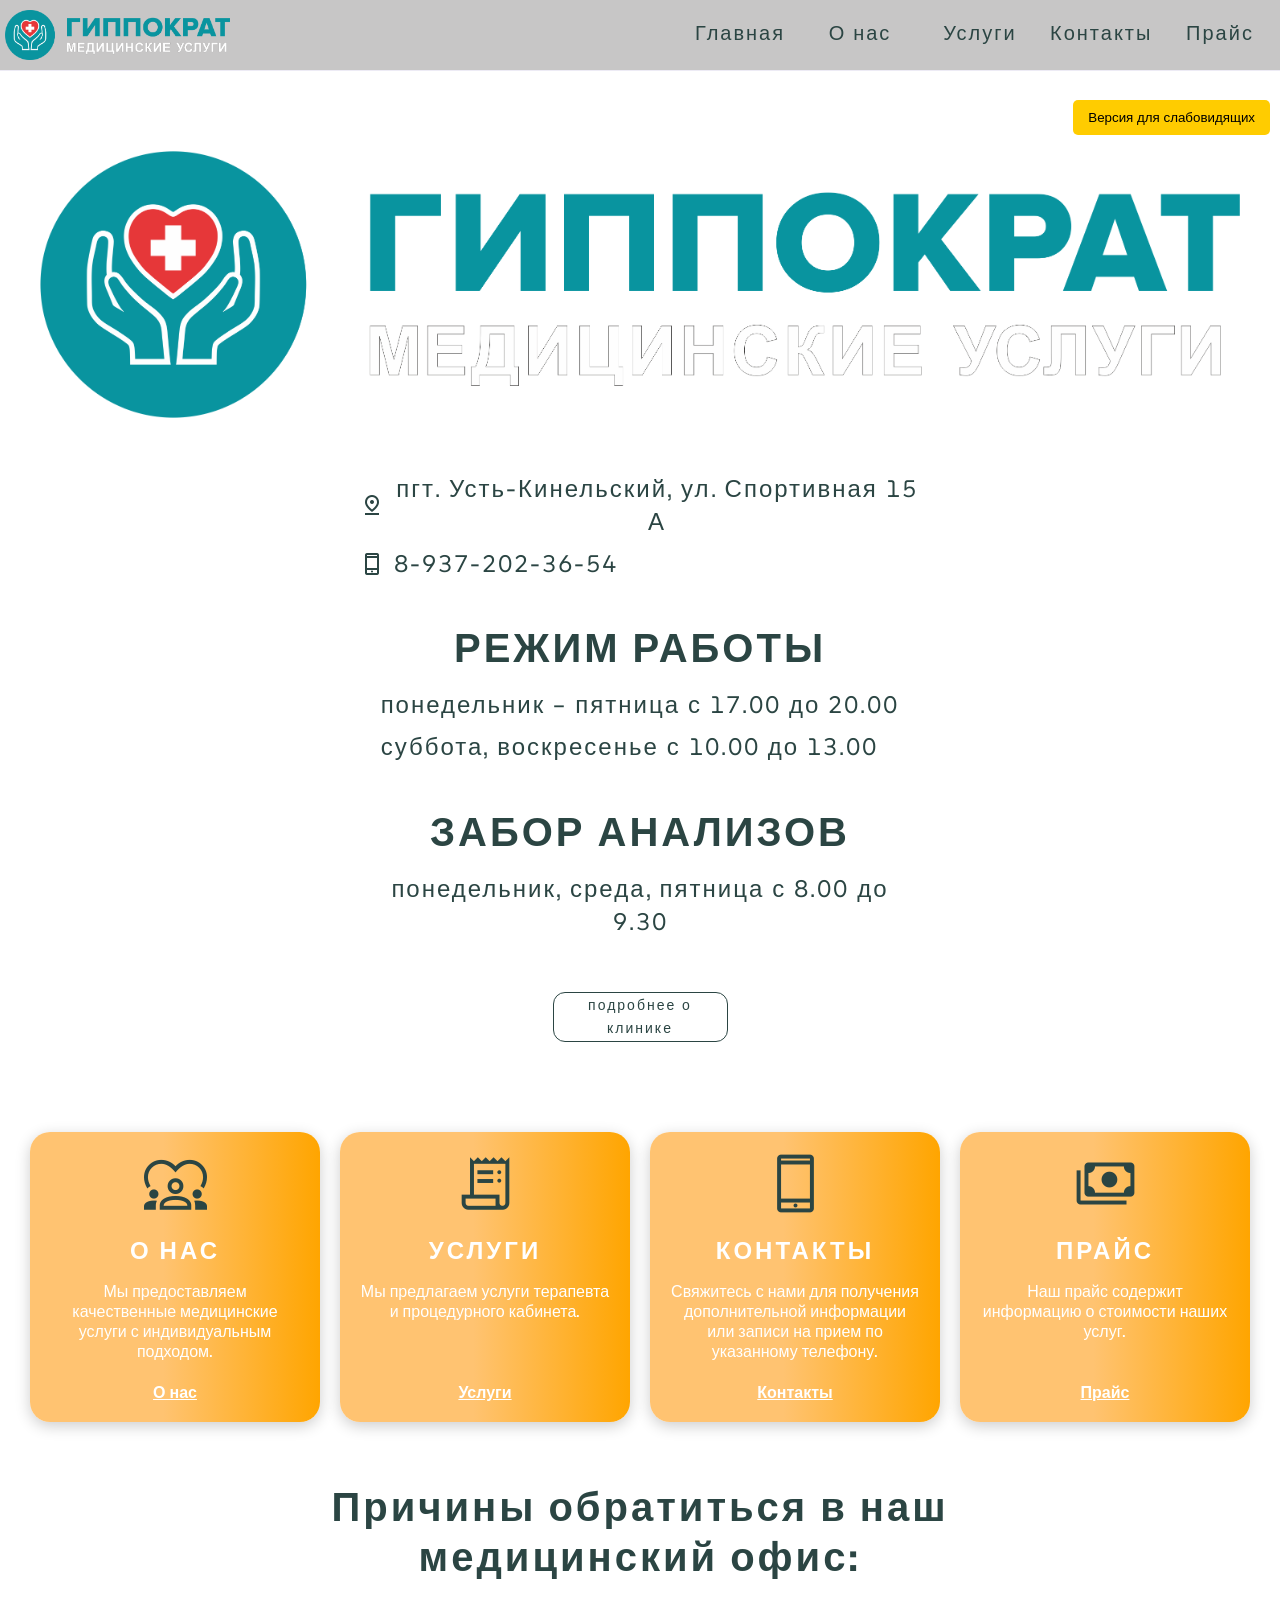
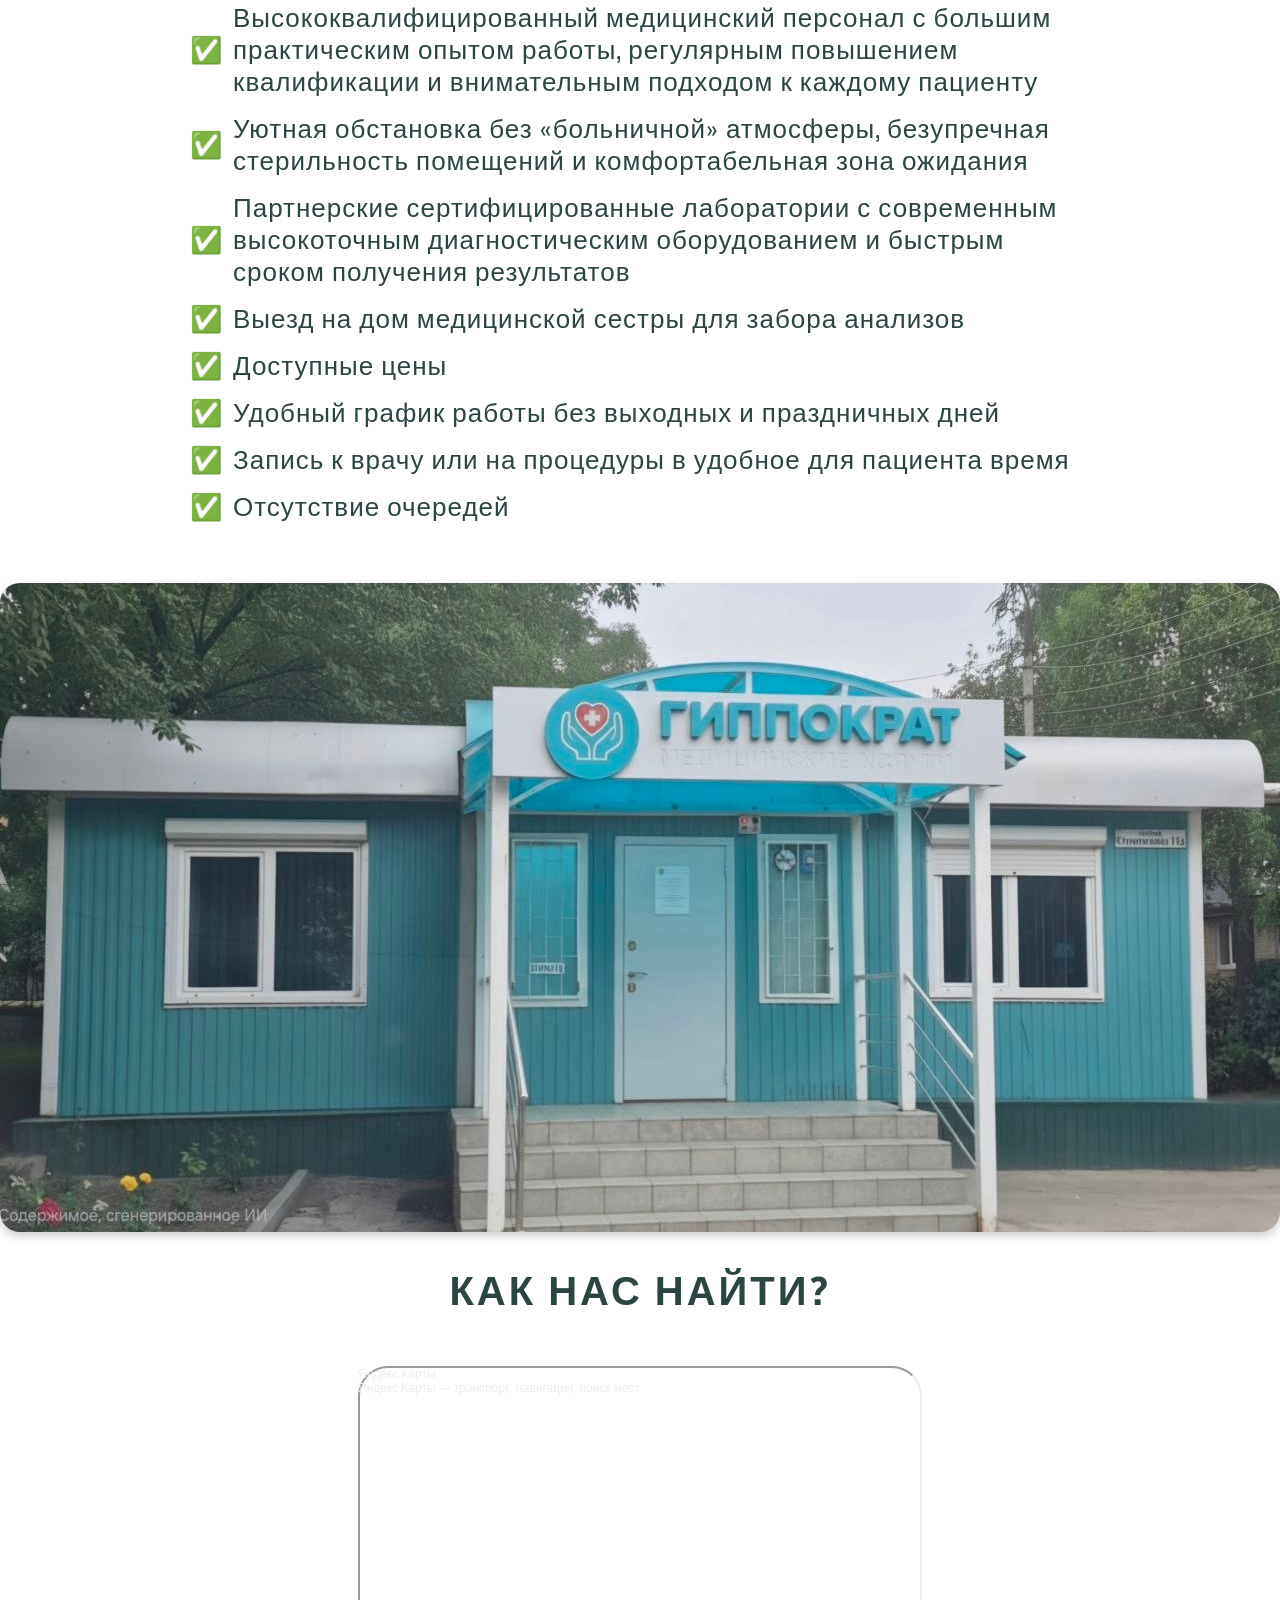
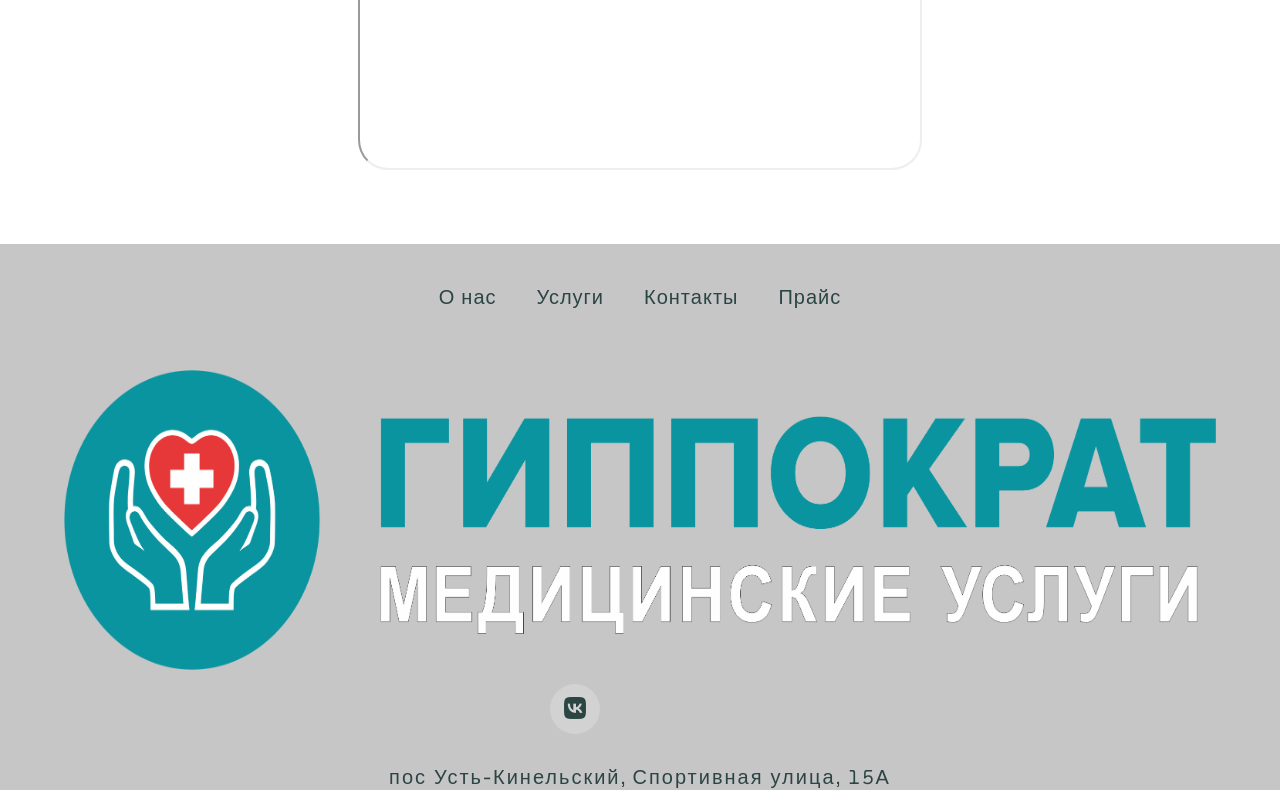
==== commit f82a4db8: "bugfix" ====
--- a/index.html
+++ b/index.html
@@ -1,173 +1,170 @@
-<!DOCTYPE html>
-<html lang="en">
-<head>
-    <link rel="stylesheet" href="style.css">
-    <link rel="stylesheet" href="https://fonts.googleapis.com/css2?family=Material+Symbols+Outlined:opsz,wght,FILL,GRAD@20..48,100..700,0..1,-50..200" />
-    <link href="https://fonts.googleapis.com/css2?family=SUSE:wght@200&display=swap" rel="stylesheet">
-    <link rel="stylesheet" href="https://cdnjs.cloudflare.com/ajax/libs/font-awesome/6.5.1/css/all.min.css">
-    <link href="https://fonts.googleapis.com/css2?family=Playfair+Display:ital,wght@0,400..900;1,400..900&display=swap" rel="stylesheet">
-    <meta charset="UTF-8">
-    <meta name="viewport" content="width=device-width, initial-scale=1.0">
-    <title>Гиппократ</title>
-</head>
-<body>
-    <div class="wrapper">
-        <header>
-            <div class="header-container">
-                <div class="header-container-img">
-                    <a href="index.html"><img src="images/logo-Photoroom.png" alt=""></a>
-                    <h1>Гиппократ</h1>
-                </div>
-    
-                <div class="header-container-links">
-                    <a href="index.html">Главная</a> 
-                    <a href="about.html">О нас</a>
-                    <a href="service.html">Услуги</a>
-                    <a href="contact.html">Контакты</a>
-                    <a href="price.html">Прайс</a>
-                </div>
-
-                <div class="header-mobile">
-                    <a href="#" id="menu" class="icon">&#9776;</a>
-                    <div class="mobile-container-links" id="mobile-links">
-                        <a href="index.html">Главная</a>
-                        <a href="about.html">О нас</a>
-                        <a href="service.html">Услуги</a>
-                        <a href="contact.html">Контакты</a>
-                        <a href="price.html">Прайс</a>
-                    </div>
-                </div>
-            </div>
-        </header>
-
-    <main id="main-content">
-
-        <!-- Кнопка для доступа к версии для слабовидящих -->
-        <button class="version-button" id="a11y-toggle">Версия для слабовидящих</button>
-
-        <div class="main-container">
-            <!-- Верхняя секция с текстом и фото -->
-            <div class="main-container-layout">
-                <div class="main-container__text-block">
-                    <ul>
-                        <li>
-                            <span class="material-symbols-outlined">pin_drop</span>
-                            пгт. Усть-Кинельский,
-                        </li>
-                        <li>
-                            <span class="material-symbols-outlined">phone_iphone</span>
-                            8-937-202-36-54
-                        </li>
-                    </ul>
-        
-                    <h2>РЕЖИМ РАБОТЫ</h2>
-                    <ul>
-                        <li>понедельник – пятница с 17.00 до 20.00</li>
-                        <li>суббота, воскресенье с 10.00 до 13.00</li>
-                    </ul>
-        
-                    <h2>ЗАБОР АНАЛИЗОВ</h2>
-                    <ul>
-                        <li>понедельник, среда, пятница с 8.00 до 9.30</li>
-                    </ul>
-        
-                    <button><a href="about.html">подробнее о клинике</a></button>
-                </div>
-        
-                <div class="main-container__photo-block">
-                    <img src="images/ГЛАВНАЯ.jpg" alt="Главное изображение">
-                </div>
-            </div>
-        
-            <!-- Слайды с информацией -->
-            <div class="main-container-slides">
-                <div class="main-container-slides__slide">
-                    <span class="material-symbols-outlined">diversity_1</span>
-                    <h2>О нас</h2>
-                    <p>Мы предоставляем качественные медицинские услуги с индивидуальным подходом</p>
-                    <a href="about.html">О нас</a>
-                </div>
-        
-                <div class="main-container-slides__slide">
-                    <span class="material-symbols-outlined">receipt_long</span>
-                    <h2>Услуги</h2>
-                    <p>Мы предлагаем широкий спектр медицинских услуг, включая терапию, медецинский массаж и другие для вашего здоровья.</p>
-                    <a href="service.html">Услуги</a>
-                </div>
-        
-                <div class="main-container-slides__slide">
-                    <span class="material-symbols-outlined">phone_iphone</span>
-                    <h2>Контакты</h2>
-                    <p>Свяжитесь с нами для получения дополнительной информации или записи на прием по указанным телефонам и адресу.</p>
-                    <a href="contact.html">Контакты</a>
-                </div>
-        
-                <div class="main-container-slides__slide">
-                    <span class="material-symbols-outlined">payments</span>
-                    <h2>Прайс</h2>
-                    <p>Наш прайс-лист содержит информацию о стоимости услуг, вы могли выбрать оптимальный вариант для себя.</p>
-                    <a href="price.html">Прайс</a>
-                </div>
-            </div>
-        
-            <!-- Причины обратиться -->
-            <div class="reasons">
-                <h2>Причины обратиться в наш медицинский офис:</h2>
-                <ul>
-                    <li>Высококвалифицированный медицинский персонал с большим практическим опытом работы, регулярным повышением квалификации и внимательным подходом к каждому пациенту</li>
-                    <li>Уютная обстановка без «больничной» атмосферы, безупречная стерильность помещений и комфортабельная зона ожидания</li>
-                    <li>Партнерские сертифицированные лаборатории с современным высокоточным диагностическим оборудованием и быстрым сроком получения результатов</li>
-                    <li>Выезд на дом медицинской сестры для забора анализов</li>
-                    <li>Доступные цены</li>
-                    <li>Удобный график работы без выходных и праздничных дней</li>
-                    <li>Запись к врачу или на процедуры в удобное для пациента время</li>
-                    <li>Отсутствие очередей</li>
-                </ul>
-            </div>
-        
-            <!-- Изображение здания -->
-            <div class="building-image">
-                <img src="images/ЗДАНИЕ.jpg" alt="Здание клиники">
-            </div>
-        
-            <!-- Как нас найти -->
-            <h2 style="text-align: center; color: #2b4543; font-size: 40px; letter-spacing: 3px;">КАК НАС НАЙТИ?</h2>
-            <div class="map">
-                <div style="position:relative; overflow:hidden;">
-                    <a href="https://yandex.ru/maps?utm_medium=mapframe&utm_source=maps" style="color:#eee;font-size:12px;position:absolute;top:0px;">Яндекс Карты</a>
-                    <a href="https://yandex.ru/maps/11131/samara-oblast/house/sportivnaya_ulitsa_15a/YUkYcwFhTkcGQFtpfX53dXtgbQ==/?ll=50.561720%2C53.264739&utm_medium=mapframe&utm_source=maps&z=16.71" style="color:#eee;font-size:12px;position:absolute;top:14px;">Яндекс Карты — транспорт, навигация, поиск мест</a>
-                    <iframe src="https://yandex.ru/map-widget/v1/?ll=50.561720%2C53.264739&mode=search&ol=geo&ouri=ymapsbm1%3A%2F%2Fgeo%3Fdata%[base64]%2C&z=16.71" width="560" height="400" frameborder="1" allowfullscreen="true" style="border-radius: 30px;"></iframe>
-                </div>
-            </div>
-        </div>
-    </main>
-
-    <footer>
-        <div class="footer-container">
-            <div class="footer-container__links">
-                <a href="about.html">О нас</a>
-                <a href="service.html">Услуги</a>
-                <a href="contact.html">Контакты</a>
-                <a href="price.html">Прайс</a>
-            </div>
-
-            <div class="footer-container__image">
-                <a href="index.html"><img src="images/logo-Photoroom.png" alt=""></a>
-            </div>
-
-            <div class="footer-container__social-links">
-                <a href="#" target="_blank"><i class="fab fa-viber"></i></a>
-                <a href="#" target="_blank"><i class="fab fa-telegram"></i></a>
-                <a href="#" target="_blank"><i class="fab fa-whatsapp"></i></a>
-            </div>
-
-            <div class="footer-container__adress">
-                <p>пос Усть-Кинельский, Спортивная улица, 15А</p>
-            </div>
-        </div>
-    </footer>
-</div>
-</body>
-<script src="scripts/navscript.js"></script>
-<script src="scripts/version.js"></script>
+<!DOCTYPE html>
+<html lang="en">
+<head>
+    <link rel="stylesheet" href="style.css">
+    <link rel="stylesheet" href="https://fonts.googleapis.com/css2?family=Material+Symbols+Outlined:opsz,wght,FILL,GRAD@20..48,100..700,0..1,-50..200" />
+    <link href="https://fonts.googleapis.com/css2?family=SUSE:wght@200&display=swap" rel="stylesheet">
+    <link rel="stylesheet" href="https://cdnjs.cloudflare.com/ajax/libs/font-awesome/6.5.1/css/all.min.css">
+    <link href="https://fonts.googleapis.com/css2?family=Playfair+Display:ital,wght@0,400..900;1,400..900&display=swap" rel="stylesheet">
+    <meta charset="UTF-8">
+    <meta name="viewport" content="width=device-width, initial-scale=1.0">
+    <title>Гиппократ</title>
+</head>
+<body>
+    <div class="wrapper">
+        <header>
+            <div class="header-container">
+                <div class="header-container-img">
+                    <a href="index.html"><img src="images/logo-Photoroom.png" alt=""></a>
+                </div>
+    
+                <div class="header-container-links">
+                    <a href="index.html">Главная</a> 
+                    <a href="about.html">О нас</a>
+                    <a href="service.html">Услуги</a>
+                    <a href="contact.html">Контакты</a>
+                    <a href="price.html">Прайс</a>
+                </div>
+
+                <div class="header-mobile">
+                    <a href="#" id="menu" class="icon">&#9776;</a>
+                    <div class="mobile-container-links" id="mobile-links">
+                        <a href="index.html">Главная</a>
+                        <a href="about.html">О нас</a>
+                        <a href="service.html">Услуги</a>
+                        <a href="contact.html">Контакты</a>
+                        <a href="price.html">Прайс</a>
+                    </div>
+                </div>
+            </div>
+        </header>
+
+    <main id="main-content">
+
+        <!-- Кнопка для доступа к версии для слабовидящих -->
+        <button class="version-button" id="a11y-toggle">Версия для слабовидящих</button>
+
+        <div class="main-container">
+            <!-- Верхняя секция с текстом и фото -->
+            <div class="main-container-layout">
+                <div class="main-container__photo-block">
+                    <img src="images/logo-Photoroom.png" alt="Главное изображение">
+                </div>
+
+                <div class="main-container__text-block">
+                    <ul>
+                        <li>
+                            <span class="material-symbols-outlined">pin_drop</span>
+                            пгт. Усть-Кинельский, ул. Спортивная 15 А
+                        </li>
+                        <li>
+                            <span class="material-symbols-outlined">phone_iphone</span>
+                            8-937-202-36-54
+                        </li>
+                    </ul>
+        
+                    <h2>РЕЖИМ РАБОТЫ</h2>
+                    <ul>
+                        <li>понедельник – пятница с 17.00 до 20.00</li>
+                        <li>суббота, воскресенье с 10.00 до 13.00</li>
+                    </ul>
+        
+                    <h2>ЗАБОР АНАЛИЗОВ</h2>
+                    <ul>
+                        <li>понедельник, среда, пятница с 8.00 до 9.30</li>
+                    </ul>
+        
+                    <button><a href="about.html">подробнее о клинике</a></button>
+                </div>
+            </div>
+        
+            <!-- Слайды с информацией -->
+            <div class="main-container-slides">
+                <div class="main-container-slides__slide">
+                    <span class="material-symbols-outlined">diversity_1</span>
+                    <h2>О нас</h2>
+                    <p>Мы предоставляем качественные медицинские услуги с индивидуальным подходом.</p>
+                    <a href="about.html">О нас</a>
+                </div>
+        
+                <div class="main-container-slides__slide">
+                    <span class="material-symbols-outlined">receipt_long</span>
+                    <h2>Услуги</h2>
+                    <p>Мы предлагаем услуги терапевта и процедурного кабинета.</p>
+                    <a href="service.html">Услуги</a>
+                </div>
+        
+                <div class="main-container-slides__slide">
+                    <span class="material-symbols-outlined">phone_iphone</span>
+                    <h2>Контакты</h2>
+                    <p>Свяжитесь с нами для получения дополнительной информации или записи на прием по указанному телефону.</p>
+                    <a href="contact.html">Контакты</a>
+                </div>
+        
+                <div class="main-container-slides__slide">
+                    <span class="material-symbols-outlined">payments</span>
+                    <h2>Прайс</h2>
+                    <p>Наш прайс содержит информацию о стоимости наших услуг.</p>
+                    <a href="price.html">Прайс</a>
+                </div>
+            </div>
+        
+            <!-- Причины обратиться -->
+            <div class="reasons">
+                <h2>Причины обратиться в наш медицинский офис:</h2>
+                <ul>
+                    <li>Высококвалифицированный медицинский персонал с большим практическим опытом работы, регулярным повышением квалификации и внимательным подходом к каждому пациенту</li>
+                    <li>Уютная обстановка без «больничной» атмосферы, безупречная стерильность помещений и комфортабельная зона ожидания</li>
+                    <li>Партнерские сертифицированные лаборатории с современным высокоточным диагностическим оборудованием и быстрым сроком получения результатов</li>
+                    <li>Выезд на дом медицинской сестры для забора анализов</li>
+                    <li>Доступные цены</li>
+                    <li>Удобный график работы без выходных и праздничных дней</li>
+                    <li>Запись к врачу или на процедуры в удобное для пациента время</li>
+                    <li>Отсутствие очередей</li>
+                </ul>
+            </div>
+        
+            <!-- Изображение здания -->
+            <div class="building-image">
+                <img src="images/ЗДАНИЕ.jpg" alt="Здание клиники">
+            </div>
+        
+            <!-- Как нас найти -->
+            <h2 style="text-align: center; color: #2b4543; font-size: 40px; letter-spacing: 3px;">КАК НАС НАЙТИ?</h2>
+            <div class="map">
+                <div style="position:relative; overflow:hidden;">
+                    <a href="https://yandex.ru/maps?utm_medium=mapframe&utm_source=maps" style="color:#eee;font-size:12px;position:absolute;top:0px;">Яндекс Карты</a>
+                    <a href="https://yandex.ru/maps/11131/samara-oblast/house/sportivnaya_ulitsa_15a/YUkYcwFhTkcGQFtpfX53dXtgbQ==/?ll=50.561720%2C53.264739&utm_medium=mapframe&utm_source=maps&z=16.71" style="color:#eee;font-size:12px;position:absolute;top:14px;">Яндекс Карты — транспорт, навигация, поиск мест</a>
+                    <iframe src="https://yandex.ru/map-widget/v1/?ll=50.561720%2C53.264739&mode=search&ol=geo&ouri=ymapsbm1%3A%2F%2Fgeo%3Fdata%[base64]%2C&z=16.71" width="560" height="400" frameborder="1" allowfullscreen="true" style="border-radius: 30px;"></iframe>
+                </div>
+            </div>
+        </div>
+    </main>
+
+    <footer>
+        <div class="footer-container">
+            <div class="footer-container__links">
+                <a href="about.html">О нас</a>
+                <a href="service.html">Услуги</a>
+                <a href="contact.html">Контакты</a>
+                <a href="price.html">Прайс</a>
+            </div>
+
+            <div class="footer-container__image">
+                <a href="index.html"><img src="images/logo-Photoroom.png" alt=""></a>
+            </div>
+
+            <div class="footer-container__social-links">
+                <a href="https://vk.ru/gippokrat_ustkinel" target="_blank"><i class="fab fa-vk"></i></a>
+            </div>
+
+            <div class="footer-container__adress">
+                <p>пос Усть-Кинельский, Спортивная улица, 15А</p>
+            </div>
+        </div>
+    </footer>
+</div>
+</body>
+<script src="scripts/navscript.js"></script>
+<script src="scripts/version.js"></script>
 </html>
--- a/style.css
+++ b/style.css
@@ -1,1916 +1,1859 @@
-* {
-    margin: 0;
-    padding: 0;
-}
-
-html, body {
-    height: 100%;
-}
-
-ul {
-    list-style-type: none;
-}
-
-a {
-    text-decoration: none;
-    color: inherit;
-}
-
-header, main, footer {
-    font-family: "SUSE", sans-serif;
-    width: 100%;
-}
-
-.wrapper {
-    min-height: 100%;
-    display: flex;
-    flex-direction: column;
-}
-
-.version-button {
-    position: fixed;
-    top: 100px; 
-    right: 10px; 
-    z-index: 999; 
-    padding: 10px 15px; 
-    background-color: #ffcc00; 
-    border: none; 
-    border-radius: 5px; 
-    cursor: pointer;
-}
-
-
-
-main {
-    flex: 1 1 auto;
-    /* font-family: "SUSE", sans-serif; */
-}
-
-.header-container {
-    width: 100%;
-    height: 70px;
-    background-color: #259bca;
-    background: linear-gradient(91deg, rgba(0,110,156,1) 46%, rgba(0,163,224,1) 100%);
-    background: linear-gradient(91deg, rgba(118,170,222,1) 46%, rgba(160,196,226,1) 100%);
-    background: linear-gradient(91deg, rgba(90,200,250,1) 46%, rgba(0,122,255,1) 100%);
-     background: linear-gradient(91deg, rgba(198,225,0,1) 46%, rgba(49,224,148,1) 100%);
-    background: linear-gradient(91deg, rgba(49,224,148,1) 46%, rgba(201,222,3,1) 100%);
-    background: linear-gradient(91deg, rgba(0,122,255,1) 46%, rgba(90,200,250,1) 100%);
-    background: linear-gradient(91deg, rgba(63,81,181,1) 35%, rgba(5,176,210,1) 100%);
-    background: #ffffff;
-
-
-
-
-    display: flex;
-    flex-direction: row;
-    border-bottom: solid 1px #edebf5;
-}
-
-.header-mobile {
-    display: none;
-}
-
-.header-container-img {
-    text-align: center;
-    display: flex;
-    float: left;
-    height: 100%;
-    width: 50%;
-}
-
-.header-container-img h1 {
-    margin-top: 25px;
-    margin-left: 15px;
-    color: #ffffff;
-    color: #020202;
-    color: #2b4543;  
-    letter-spacing: 3px;
-    font-family: "Playfair Display", serif;
-    font-size: 20px;
-}
-
-.header-container h1:hover {
-    color: #2b4543;    
-}
-
-.header-container-img img {
-    margin-top: 10px;
-    margin-left: 5px;
-    height: 50px;
-    width: 50px;
-}
-
-.header-container-links {
-    height: 100%;
-    width: 50%;
-    display: flex;
-    flex-direction: row;
-    justify-content: center;
-    align-items: center;
-}
-
-.header-container-links a {
-    
-    font-size: 20px;
-    color: #ffffff;
-    color: #020202;
-    color: #2b4543; 
-    letter-spacing: 2px;
-    display: block;
-    height: 30px;
-    width: 100px;
-    text-align: center;
-    padding-top: 15px;
-    border-radius: 20px;
-    transition: 300ms;
-    padding: 10px 10px;
-}
-
-.header-container-links a:hover {
-    /*background-color: #3f96e8;*/
-    color: #0152e1;
-    color: #3e6462;
-    background-color: #3e64622e;
-    
-}
-
-footer {
-    background-color: #259bca;
-    background: linear-gradient(91deg, rgba(0,110,156,1) 46%, rgba(0,163,224,1) 100%);
-    background: linear-gradient(91deg, rgba(118,170,222,1) 46%, rgba(160,196,226,1) 100%);
-    background: linear-gradient(91deg, rgba(90,200,250,1) 46%, rgba(0,122,255,1) 100%);
-    background: linear-gradient(91deg, rgba(0,122,255,1) 46%, rgba(90,200,250,1) 100%);
-    background: linear-gradient(91deg, rgba(49,224,148,1) 46%, rgba(201,222,3,1) 100%);
-    background: radial-gradient(circle, rgba(0,122,255,1) 46%, rgba(90,200,250,1) 100%);
-    background: linear-gradient(91deg, rgba(63,81,181,1) 35%, rgba(5,176,210,1) 100%);
-    background: #3e6462;
-    background: #f2f2f2;
-    color: #2b4543;
-    
-}   
-
-.footer-container {
-    width: 100%;
-    height: 100%;
-    display: flex;
-    flex-direction: column;
-    align-items: center;
-    justify-content: center;
-}
-
-.footer-container__links {
-    margin-top: 30px;
-
-    /* background-color: rgba(255, 255, 255, 0.2); */
-    display: flex;
-    justify-content: center;
-    /* color: #ffffff;
-    color: #020202;
-    color: #2b4543; */
-    border-radius: 10px;
-}
-
-.footer-container__links a {
-    border-radius: 15px;
-    
-  
-    text-align: center;
-    font-size: 20px;
-    letter-spacing: 1px;
-    
-    padding: 10px 20px;
-}
-
-.footer-container__links a:last-child {
-    margin: 0;
-}
-
-.footer-container__links a:hover {
-    /* background-color: #3f96e8; */
-    /* color: #ffffff; */
-    color: #3e6462;
-    background-color: #3e64622e;
-}
-
-.footer-container__image {
-    margin-top: 50px;
-}
-
-.footer-container__image img {
-    height: 350px;
-    width: 350px;
-}
-
-.footer-container__social-links {
-    margin-top: 10px;
-    width: 180px;
-    display: flex;
-    gap: 15px;
-}
-
-.footer-container__social-links a{
-   height: 50px;
-   width: 50px;
-   color: #ffffff;
-   color: #020202;
-   background-color: rgba(255, 255, 255, 0.2);
-   border-radius: 50%;
-   display: flex;
-   justify-content: center;
-   align-items: center;
-   font-size: 25px;
-   color: #2b4543;
-}
-
-.footer-container__social-links a:hover {
-    /* background-color: #3f96e8; */
-    color: #3e6462;
-    background-color: #3e64622e;
-}
-
-.footer-container__adress {
-    margin-top: 30px;
-    color: #ffffff;
-    color: #020202;
-    color: #2b4543;
-    letter-spacing: 2px;
-    font-size: 20px;
-}
-
-.main-container {
-    width: 100%;
-    margin-top: 60px;
-    margin-bottom: 70px;
-}
-
-/* Верхняя секция с текстом и изображением */
-.main-container-layout {
-    display: flex;
-    flex-direction: row;
-    flex-wrap: wrap;
-    justify-content: center; /* Выравниваем по центру */
-    align-items: flex-start;
-    gap: 30px; /* Сделайте больше или меньше по желанию */
-    max-width: 1200px; /* Ограничьте ширину для эстетики */
-    margin: 0 auto; /* Центрируем всю секцию */
-    padding: 20px; /* Внутренние отступы */
-}
-
-.main-container__text-block {
-    width: 50%;
-    display: flex;
-    flex-direction: column;
-    align-items: center; /* Центрирование всего внутри */
-    text-align: center; /* Центр текста внутри */
-    padding: 20px;
-    box-sizing: border-box;
-}
-
-.main-container__text-block ul {
-    list-style: none;
-    padding: 0;
-    margin: 0 0 15px 0;
-}
-
-.main-container__text-block li {
-    font-size: 24px;
-    letter-spacing: 2px;
-    line-height: 1.4;
-    display: flex;
-    align-items: center;
-    margin-bottom: 8px;
-    color: #2b4543;
-}
-
-.main-container__text-block span.material-symbols-outlined {
-    font-size: 24px;
-    margin-right: 10px;
-    color: #2b4543;
-}
-
-.main-container__text-block h2 {
-    font-size: 40px;
-    letter-spacing: 3px;
-    color: #2b4543;
-    margin-top: 20px;
-    margin-bottom: 15px;
-}
-
-.main-container__text-block button {
-    margin-top: 30px;
-    height: 50px;
-    width: 175px;
-    border-radius: 12px;
-    border: solid 1px #2b4543;
-    background-color: #ffffff;
-    display: flex;
-    align-items: center;
-    justify-content: center;
-    cursor: pointer;
-    transition: background 0.3s;
-}
-
-.main-container__text-block button a {
-    font-size: 14px;
-    letter-spacing: 2px;
-    line-height: 1.6;
-    font-weight: 400;
-    text-decoration: none;
-    color: #2b4543;
-}
-
-.main-container__text-block button:hover {
-    background: linear-gradient(90deg, rgba(0,106,78,1) 35%, rgba(0,168,107,1) 100%);
-    color: #ffffff;
-}
-
-/* Фото блока */
-.main-container__photo-block img {
-    max-width: 100%;
-    height: auto;
-    border-radius: 10px;
-}
-
-/* Слайды */
-.main-container-slides {
-    margin-top: 50px;
-    display: flex;
-    flex-wrap: wrap;
-    justify-content: center;
-    gap: 20px;
-}
-
-.main-container-slides__slide {
-    display: flex;
-    flex-direction: column;
-    align-items: center;
-    justify-content: space-between;
-    width: 250px;
-    height: 250px;
-    padding: 20px;
-    border-radius: 20px;
-    background: linear-gradient(90deg, rgba(255, 195, 113, 1) 46%, rgba(255, 165, 0, 1) 100%);
-    box-shadow: 0 4px 15px rgba(0,0,0,0.2);
-    transition: transform 0.3s, box-shadow 0.3s;
-}
-
-.main-container-slides__slide:hover {
-    transform: translateY(-10px);
-    box-shadow: 0 8px 20px rgba(0,0,0,0.3);
-}
-
-.main-container-slides__slide span {
-    font-size: 7vh;
-    margin-bottom: 10px;
-}
-
-.main-container-slides__slide h2 {
-    margin-top: 10px;
-    font-size: 24px;
-    letter-spacing: 3px;
-    text-transform: uppercase;
-    margin-bottom: 15px;
-    color: #fff;
-}
-
-.main-container-slides__slide p {
-    font-size: 16px;
-    font-weight: 500;
-    text-align: center;
-    margin-bottom: 15px;
-    color: #fff;
-}
-
-.main-container-slides__slide a {
-    margin-top: auto;
-    text-decoration: underline;
-    color: #fff;
-    font-weight: 600;
-}
-
-/* Причины */
-.reasons {
-    margin: 60px 20px;
-    font-family: "SUSE", sans-serif;
-    max-width: 900px;
-    margin-left: auto;
-    margin-right: auto;
-}
-
-.reasons h2 {
-    margin-bottom: 20px;
-    font-size: 40px;
-    color: #2b4543;
-    text-align: center;
-    letter-spacing: 3px;
-}
-
-.reasons ul {
-    list-style: none;
-    padding: 0;
-    margin: 0;
-}
-
-.reasons li {
-    font-size: 26px;
-    color: #2b4543;
-    letter-spacing: 1px;
-    margin-bottom: 15px;
-    display: flex;
-    align-items: center;
-}
-
-.reasons li::before {
-    content: "✅";
-    margin-right: 10px;
-}
-
-/* Карта и здание */
-.map {
-    display: flex;
-    justify-content: center;
-    align-items: center;
-    margin-top: 50px;
-    flex-direction: column;
-}
-
-.building-image {
-    text-align: center;
-    margin-bottom: 30px;
-}
-
-.building-image img {
-    max-width: 100%;
-    height: auto;
-    border-radius: 20px;
-    box-shadow: 0 4px 10px rgba(0,0,0,0.2);
-}
-
-/* Адаптивность */
-@media (max-width: 768px) {
-    .main-container-layout {
-        flex-direction: column;
-        align-items: center;
-    }
-
-    .main-container__text-block, .main-container__photo-block {
-        width: 90%;
-    }
-
-    .main-container-slides {
-        flex-direction: column;
-        align-items: center;
-    }
-
-    .main-container-slides__slide {
-        width: 80%;
-        height: auto;
-    }
-}
-
-/* Общий стиль контейнера */
-.contact-container {
-    display: flex;
-    flex-wrap: wrap;
-    justify-content: center;
-    margin-top: 30px;
-    margin-bottom: 30px;
-    gap: 20px;
-  }
-  
-  /* Фото */
-  .contact-image {
-    flex: 1 1 300px;
-    max-width: 50%;
-    padding: 10px;
-    box-shadow: 0 4px 15px rgba(0,0,0,0.2);
-    border-radius: 15px;
-    transition: transform 0.3s;
-  }
-  .contact-image img {
-    width: 100%;
-    height: 100%; /* уменьшенная высота фото */
-    object-fit: cover;
-    border-radius: 15px;
-  }
-  
-  /* Карточки */
-  .card {
-    background-color: #ffffff;
-    border-radius: 20px;
-    box-shadow: 0 8px 20px rgba(0,0,0,0.1);
-    padding: 20px;
-    width: 350px;
-    transition: transform 0.3s, box-shadow 0.3s;
-  }
-  .card:hover {
-    transform: translateY(-5px);
-    box-shadow: 0 12px 30px rgba(0,0,0,0.2);
-  }
-  
-  /* Заголовки карточек */
-  .card-header {
-    display: flex;
-    justify-content: space-between;
-    align-items: center;
-    font-size: 20px;
-    margin-bottom: 15px;
-    cursor: pointer;
-    color: #2b4543;
-  }
-  .card-header span {
-    display: flex;
-    align-items: center;
-    gap: 8px;
-  }
-  .material-symbols-outlined {
-    font-size: 24px;
-    color: #2b4543;
-  }
-  /* Кнопки раскрытия */
-  .toggleButton {
-    background: transparent;
-    border: none;
-    cursor: pointer;
-    font-size: 24px;
-    color: #a68ce8;
-    transition: transform 0.3s;
-  }
-  .toggleButton.active {
-    transform: rotate(45deg);
-  }
-  
-  /* Списки */
-  .toggle-list {
-    max-height: none; /* раскрыто по умолчанию */
-    overflow: visible;
-    transition: none; /* отключена анимация для изначального состояния */
-    padding: 10px 0;
-  }
-  .toggle-list li {
-    margin-top: 10px;
-    font-size: 16px;
-    list-style: disc inside;
-  }
-  .toggle-list li a {
-    color: #2b4543;
-    text-decoration: underline;
-  }
-  .toggle-list li a:hover {
-    color: #a68ce8;
-  }
-  
-  /* Иконки соцсетей */
-  .social-icons {
-    display: flex;
-    gap: 20px;
-    margin-top: 10px;
-  }
-  .social-icons a {
-    font-size: 30px;
-    color: #2b4543;
-    transition: color 0.3s, transform 0.3s;
-  }
-  .social-icons a:hover {
-    color: #a68ce8;
-    transform: scale(1.2);
-  }
-  
-  /* Мобильная адаптация */
-  @media(max-width: 768px) {
-    .contact-container {
-      flex-direction: column;
-      align-items: center;
-    }
-    .contact-image, .contact-info {
-      max-width: 90%;
-    }
-  }
-
-.price-container {
-    font-family: "Montserrat", sans-serif;
-    width: 100%;
-    padding: 10px 20px;
-    box-sizing: border-box;
-}
-
-.price-container:last-child {
-    margin-bottom: 70px;
-}
-
-.price-container h1 {
-    margin-top: 30px;
-    font-size: 26px;
-    color: #020202;
-    text-align: center;
- }
-
- .price-container h2 {
-    font-size: 24px;
-    margin-top: 20px;
-    color: #020202;
-    
- }
-
-.price-container table {
-    width: 100%;
-    border-collapse: collapse;
-    font-size: 20px;
-    text-indent: initial; 
-    
- }
-
- .price-container table th {
-    color: #ffffff;
-    border: 1px solid black;
-    text-align: left;
-    background-color: #0F91A7;
-    background: linear-gradient(91deg, rgba(0,122,255,1) 46%, rgba(90,200,250,1) 100%);
-    background: linear-gradient(91deg, rgba(126,127,243,1) 35%, rgba(179,180,248,1) 100%);
-    background: linear-gradient(91deg, rgba(0,201,255,1) 35%, rgba(102,227,255,1) 100%);
-    background: linear-gradient(91deg, rgba(0,184,217,1) 35%, rgba(102,219,232,1) 100%);
-    background: linear-gradient(91deg, rgba(102,219,232,1) 35%, rgba(0,184,217,1) 100%);
-    background: linear-gradient(91deg, rgba(0,128,128,1) 35%, rgba(102,178,178,1) 100%);
-    background: #3e6462;
-    
-    
- }
-
- .first-td {
-    width: 3%;
- }
-
- .second-td {
-    width: 90%;
- }
-
- .third-td {
-    width: 7%;
- }
-
- .price-container table td {
-    color: #020202;
-    padding: 5px;
-    border-spacing: 2px;
-    border: 1px solid gray;
- }
-
- table tr:nth-child(odd) { background: #fff; } 
-
- table tr:nth-child(even) { background: #3e64622e; }
-
- .about-container {
-    height: 100%;
-    width: 100%;
-    display: flex;
-    align-items: center;
-    justify-content: center;
- }
-
- .about-container-layout {
-    display: flex;
-    /* align-items: center;
-    justify-content: center; */
- }
-
- .about-container-image {
-    display: flex;
-    height: 80vh;
-    width: 50%;
-    align-items: center;
-    justify-content: center;
- }
-
- .about-container-image img {
-    height: 100%;
-    width: 80%;
-    padding-left: 100px;
- }
-
- .about-container-text {
-    margin-top: 1%;
-    width: 50%;
-    height: 100%;
-    display: flex;
-    flex-direction: column;
- }
-
- .about-container-text__slide {
-    width: 40%;
-    height: 65%;
-    display: flex;
-    justify-content: space-between;
-    flex-direction: column;
-    margin-top: 30px;
- }
-
- .about-container-text p {
-    font-family: "Montserrat", sans-serif;
-    margin-top: 30px;
-    font-size: 20px;
-    letter-spacing: 1px;
-    
- }
-
- .about-container-text h2 {
-    font-family: "Oswald", sans-serif;
-    font-optical-sizing: auto;
-    font-style: normal;
-    font-size: 50px;
-    color: #2b4543;
-    letter-spacing: 1px;
-    margin-left: 3vh;
- }
-
- .about-container-text button {
-    width: 95%;
-    height: 10vh;
-    border-radius: 10px;
-    border: solid #2b4543 1px;
-    background-color: #ffffff;
-    color: #2b4543;
-    font-size: 15px;
-    letter-spacing: 3px;
-    text-transform: uppercase;
-    margin-top: 30px;
- }
-
- .about-container-text button:hover {
-    
-    opacity: 0.8;
- }
-
- .about-wrapper {
-    width: 50%;
-    margin: 0 auto;
- }
-
- .about-down-layout {
-    margin-top: 50px;
-    display: flex;
-    flex-direction: row;
-    width: 100%;
-    min-height: 300px;
-    color: #ffffff;
-    position: relative;
-    top: -50px;
- }
-
-.about-down-layout__slide {
-    display: flex;
-    flex-direction: column;
-    width: 50%;
-    background: linear-gradient(90deg, rgba(255, 195, 113, 1) 46%, rgba(255, 165, 0, 1) 100%);
-    height: auto; /* чтобы блок мог расширяться по содержимому */
-
-}
-
-.about-down-layout__slide:first-child {
-    border-top-left-radius: 30px;
-    border-bottom-left-radius: 30px;
-}
-
-.about-down-layout__slide:last-child {
-    border-top-right-radius: 30px;
-    border-bottom-right-radius: 30px;
-}
-
-.about-down-layout__slide:not(:last-child) {  
-    border-right: 2px solid #ffffff; /* Добавляем границу только к слайдам, которые не являются последними */  
-}  
-
-.about-down-layout__slide-span {
-    display: flex;
-    justify-content: center;
-    align-items: center;
-    margin-top: 10px;
-    margin-left: 40%;
-    height: 70px;
-    width: 70px;
-    border-radius: 50%;
-    background-color: #ffffff;
-    color: #f49342;
-    border: none;
-}
-
-.about-down-layout__slide span {
-    font-size: 40px;
-}
-
-.about-down-layout__slide h2 {
-    margin-top: 15px;
-    text-align: center;
-}
-
-.about-down-layout__slide p {
-    margin-top: 20px;
-    letter-spacing: 1px;
-    padding: 0 10px;
-}
-
-.about-info-h2 {
-    text-align: center;
-    font-size: 30px;
-    color: #2b4543;
-    letter-spacing: 3px;
-}
-
-.about-info-slides {
-    margin-top: 30px;
-    margin-bottom: 50px;
-    display: flex;
-    flex-wrap: wrap;
-    gap: 20px;
-    justify-content: center;
-    align-items: flex-start;
-    padding: 20px;
-}
-
-.about-info-slides__slide {
-    width: 49%;
-    display: flex;
-    /*box-sizing: border-box;*/
-}
-
-.about-info-slides__slide-image {
-    width: 49%;
-}
-
-.about-info-slides__slide-image img {
-    height: 30vh;
-    width: 100%;
-    object-fit: cover;
-    border-radius: 30px;
-}
-
-.about-info-slides__slide-text {
-    margin-top: 5%;
-    display: flex;
-    flex-direction: column;
-    align-items: center;
-    text-align: center;
-    width: 50%;
-    padding: 10px;
-    color: #2b4543; 
-}
-
-.about-info-slides__slide-text h2 {
-    font-size: 22px;
-    letter-spacing: 1px;
-}
-
-.about-info-slides__slide-text p {
-    font-family: "Montserrat", sans-serif;
-    margin-top: 20px;
-    font-size: 16px;
-}
-
-.about-info-slides__slide-text a {
-    margin-top: 20px;
-    font-size: 14px;
-    border-bottom: 1px solid #0F91A7;
-}
-
-.section-title {
-    text-align: center;
-    font-size: 28px;
-    color: #3e6462;
-    margin-top: 30px;
-    margin-bottom: 20px;
-    font-weight: bold;
-  }
-
-/* Общий контейнер */
-.combined-section {
-    background-color: #f0f9f8;
-    padding: 50px 20px;
-    border-radius: 15px;
-    box-shadow: 0 6px 20px rgba(0,0,0,0.15);
-    max-width: 1200px;
-    margin: 0 auto 50px;
-    display: flex;
-    flex-direction: column;
-    gap: 40px;
-  }
-  
-  /* Заголовок раздела */
-  .section-title {
-    font-size: 32px;
-    color: #3e6462;
-    text-align: center;
-    margin-bottom: 40px;
-  }
-  
-  /* Карточки сотрудников */
-  .cards-container {
-    display: flex;
-    flex-wrap: wrap;
-    justify-content: center;
-    gap: 20px;
-  }
-  
-  .card {
-    background-color: #fff;
-    border-radius: 10px;
-    box-shadow: 0 4px 8px rgba(0,0,0,0.1);
-    width: 250px;
-    padding: 20px;
-    text-align: center;
-    transition: transform 0.3s, box-shadow 0.3s;
-  }
-  
-  .card:hover {
-    transform: translateY(-5px);
-    box-shadow: 0 8px 16px rgba(0,0,0,0.2);
-  }
-  
-  .card img {
-    width: 100px;
-    height: 100px;
-    object-fit: cover;
-    border-radius: 50%;
-    margin-bottom: 15px;
-  }
-  
-  .card h2 {
-    font-size: 22px;
-    color: #3e6462;
-    margin: 10px 0;
-  }
-  
-  .card p {
-    font-size: 18px;
-    color: #555;
-    margin: 0;
-  }
-  
-  /* Блок с документами */
-  .documents-section {
-    background-color: #ffffff;
-    padding: 20px;
-    border-radius: 10px;
-    box-shadow: 0 4px 8px rgba(0,0,0,0.1);
-    max-width: 800px;
-    margin: 0 auto;
-  }
-  
-  .documents-section h2 {
-    font-size: 24px;
-    color: #3e6462;
-    margin-bottom: 15px;
-    text-align: center;
-  }
-  
-  .documents-section ul {
-    list-style: disc inside;
-    padding-left: 20px;
-    margin: 0;
-  }
-  
-  .documents-section li {
-    margin-bottom: 10px;
-  }
-  
-  .documents-section a {
-    color: #3e6462;
-    text-decoration: none;
-    font-size: 16px;
-    transition: color 0.3s;
-  }
-  
-  .documents-section a:hover {
-    color: #2c4b47;
-  }
-  
-  /* Блок дополнительной информации */
-  .dop-info-wrapper {
-    background-color: #f0f9f8;
-    padding: 20px;
-    border-radius: 10px;
-    box-shadow: 0 4px 8px rgba(0,0,0,0.1);
-    max-width: 800px;
-    margin: 0 auto;
-    text-align: center;
-  }
-  
-  .dop-info-header h2 {
-    font-size: 24px;
-    color: #3e6462;
-    margin-bottom: 15px;
-  }
-  
-  .dop-info-slides {
-    display: flex;
-    flex-wrap: wrap;
-    justify-content: center;
-    gap: 20px;
-  }
-  
-  .dop-info-slides a {
-    display: inline-block;
-    padding: 12px 20px;
-    background-color: #3e6462;
-    color: #fff;
-    border-radius: 8px;
-    font-size: 16px;
-    text-decoration: none;
-    transition: background-color 0.3s, transform 0.3s;
-  }
-  
-  .dop-info-slides a:hover {
-    background-color: #2c4b47;
-    transform: translateY(-2px);
-  }
-
-  /* Стиль для режима слабовидящих */
-.a11y-mode {
-    font-family: Arial, sans-serif !important;
-    font-size: 20px !important;
-    line-height: 1.8 !important;
-    background-color: #ffffff !important; /* светлый фон */
-    color: #000000 !important; /* черный текст */
-}
-
-.a11y-mode header,
-.a11y-mode footer,
-.a11y-mode main {
-    background-color: #ffffff !important;
-    color: #000 !important;
-}
-
-.a11y-mode a {
-    color: #000 !important;
-    font-size: 26px !important;
-}
-
-.a11y-mode p {
-    font-size: 30px !important;
-}
-
-.a11y-mode li {
-    font-size: 30px !important;
-}
-
-.a11y-mode h2 {
-    font-size: 40px !important;
-}
-
-.a11y-mode button {
-    font-size: 20px !important;
-    padding: 12px 20px !important;
-}
-
-  /* Общие стили для контейнеров */
-.documents-page-docs {
-    font-family: Arial, sans-serif;
-    margin: 20px;
-    padding: 20px;
-    background-color: #f9f9f9;
-    border-radius: 8px;
-}
-
-/* Заголовки внутри .documents-page-docs */
-.documents-page-docs h2 {
-    color: #2c4b47;
-    font-size: 24px;
-    margin-bottom: 15px;
-    border-bottom: 2px solid #2c4b47;
-    padding-bottom: 5px;
-}
-
-/* Обнуляем список внутри .documents-page-docs, чтобы не было конфликтов с остальным сайтом */
-.documents-page-docs ul {
-    list-style-type: none;
-    padding: 0;
-    margin: 0;
-}
-
-/* Элементы списка внутри .documents-page-docs */
-.documents-page-docs li {
-    margin-bottom: 10px;
-}
-
-/* Ссылки внутри списка документов */
-.documents-page-docs li a {
-    display: inline-block;
-    padding: 8px 12px;
-    background-color: #3e6462;
-    color: #fff;
-    text-decoration: none;
-    border-radius: 4px;
-    transition: background-color 0.3s, transform 0.2s;
-}
-
-.documents-page-docs li a:hover {
-    background-color: #0F91A7;
-    transform: scale(1.05);
-}
-
-/* Заголовок блока с ссылками */
-.doc-links-on-doc-page h2 {
-    color: #2c4b47;
-    font-size: 24px;
-    margin-bottom: 15px;
-    border-bottom: 2px solid #2c4b47;
-    padding-bottom: 5px;
-  }
-  
-  /* Параграфы внутри блока (если есть) */
-  .doc-links-on-doc-page p {
-    margin: 8px 0 16px 0;
-    font-size: 14px;
-    color: #333;
-    line-height: 1.4;
-  }
-  
-  /* Обнуляем список, чтобы убрать маркеры */
-  .doc-links-on-doc-page ul {
-    list-style-type: none;
-    padding: 0;
-    margin-left: 30px;
-    margin-right: 30px;
-  }
-  
-  /* Элементы списка */
-  .doc-links-on-doc-page li {
-    margin-bottom: 10px;
-  }
-  
-  /* Ссылки внутри элементов списка */
-  .doc-links-on-doc-page li a {
-    display: inline-block;
-    padding: 8px 12px;
-    background-color: #3e6462;
-    color: #fff;
-    text-decoration: none;
-    border-radius: 4px;
-    transition: background-color 0.3s, transform 0.2s;
-  }
-  
-  .doc-links-on-doc-page li a:hover {
-    background-color: #0F91A7;
-    transform: scale(1.05);
-  }
-
-/* Общие стили для блока Документы для пациентов */
-.patients-docs {
-    font-family: Arial, sans-serif;
-    margin: 20px;
-    padding: 20px;
-    background-color: #f9f9f9;
-    border-radius: 8px;
-}
-
-/* Заголовок внутри блока */
-.patients-docs h2 {
-    color: #2c4b47;
-    font-size: 24px;
-    margin-bottom: 15px;
-    border-bottom: 2px solid #2c4b47;
-    padding-bottom: 5px;
-}
-
-/* Убираем стиль списка, чтобы не конфликтовал с остальным сайтом */
-.patients-docs ul {
-    list-style-type: none;
-    padding: 0;
-    margin: 0;
-}
-
-/* Элементы списка */
-.patients-docs li {
-    margin-bottom: 10px;
-}
-
-/* Ссылки внутри списка */
-.patients-docs li a {
-    display: inline-block;
-    padding: 8px 12px;
-    background-color: #3e6462;
-    color: #fff;
-    text-decoration: none;
-    border-radius: 4px;
-    transition: background-color 0.3s, transform 0.2s;
-}
-
-.patients-docs li a:hover {
-    background-color: #0F91A7;
-    transform: scale(1.05);
-}
-
-/* Общий стиль для блока вакансии */
-.vacancy {
-    background-color: #f0f8f7;
-    border: 2px solid #2c4b47;
-    border-radius: 8px;
-    padding: 20px;
-    margin: 20px auto; /* автоматические боковые отступы для центрирования */
-    display: block; /* явно задаем блочный тип */
-    max-width: 600px; /* ширина не больше 600px */
-    box-shadow: 0 4px 8px rgba(0, 0, 0, 0.1);
-    margin-top: 100px;
-    margin-bottom: 100px;
-}
-
-/* Заголовок внутри блока */
-.vacancy h2 {
-    color: #2c4b47;
-    font-size: 24px;
-    margin-bottom: 15px;
-    border-bottom: 2px solid #2c4b47;
-    padding-bottom: 5px;
-}
-
-/* Параграфы внутри блока */
-.vacancy p {
-    font-size: 16px;
-    margin: 8px 0;
-    line-height: 1.5;
-    color: #333;
-}
-
-/* Медиазапрос для малых экранов */
-@media (max-width: 760px) {
-    .vacancy {
-        max-width: calc(100% - 40px); /* убираем фиксированную ширину */
-        margin-left: 20px;
-        margin-right: 20px;
-    }
-}
-
-  /* Общий контейнер отзывов */
-.reviews-container {
-    display: flex;
-    flex-wrap: wrap;
-    justify-content: center;
-    gap: 20px;
-    padding: 30px 20px;
-    background-color: #f0f9f8;
-    border-radius: 15px;
-    box-shadow: 0 6px 20px rgba(0,0,0,0.15);
-    max-width: 1200px;
-    margin: 0 auto;
-  }
-  
-  /* Карточки отзывов */
-  .review-card {
-    background-color: #ffffff;
-    border-radius: 10px;
-    box-shadow: 0 4px 8px rgba(0,0,0,0.1);
-    padding: 20px;
-    width: 100%;
-    max-width: 400px;
-    transition: transform 0.3s, box-shadow 0.3s;
-  }
-  
-  .review-card:hover {
-    transform: translateY(-5px);
-    box-shadow: 0 8px 16px rgba(0,0,0,0.2);
-  }
-  
-  .review-card p {
-    font-size: 16px;
-    line-height: 1.5;
-    color: #333;
-    margin: 0;
-  }
-  
-  /* Основной контейнер */
-  .service-container {
-    width: 100%;
-    margin-bottom: 50px;
-    padding: 20px;
-    box-sizing: border-box;
-  }
-  
-  /* Слайдер с карточками */
-  .service-container-slides {
-    display: flex;
-    flex-wrap: wrap;
-    justify-content: center;
-    align-items: stretch;
-    gap: var(--gap);
-  }
-  
-  /* Каждая карточка услуги */
-  .service-container-slides__slide {
-    flex: 1 1 30%;
-    min-width: 250px;
-    max-width: 30%;
-    display: flex;
-    flex-direction: column;
-    align-items: center;
-    text-align: center;
-    padding: 10px;
-    box-shadow: 0 4px 8px rgba(0,0,0,0.1);
-    border-radius: var(--border-radius);
-    background-color: #fff;
-    transition: transform 0.3s, box-shadow 0.3s;
-  }
-  
-  .service-container-slides__slide:hover {
-    transform: translateY(-5px);
-    box-shadow: 0 8px 16px rgba(0,0,0,0.2);
-  }
-  
-  .service-container-slides__slide img {
-    width: 360px; /* фиксированная ширина */
-    height: 290px; /* фиксированная высота */
-    object-fit: cover; /* чтобы изображение заполняло рамки без искажения */
-    border-radius: 20px;
-    margin-top: 20px;
-  }
-  
-  /* Заголовок */
-  .service-container-slides__slide h2 {
-    margin-top: 20px;
-    font-size: 1.75rem; /* 28px */
-    letter-spacing: 2px;
-    color: var(--color-text);
-  }
-  
-  /* Описание */
-  .service-container-slides__slide p {
-    margin-top: 15px;
-    font-size: 1rem; /* 16px */
-    letter-spacing: 1px;
-    padding: 0 15px;
-    color: var(--color-text);
-  }
-  
-  /* Ссылка "узнать больше" */
-  .service-container-slides__slide a {
-    margin-top: 15px;
-    font-size: 1.1rem;
-    color: var(--color-primary);
-    text-decoration: underline;
-    transition: color 0.3s;
-  }
-  
-  .service-container-slides__slide a:hover {
-    color: #005f73;
-  }
-  
-  /* Медиазапрос для мобильных устройств */
-  @media (max-width: 768px) {
-    .service-container-slides {
-      flex-direction: column;
-      align-items: center;
-    }
-  
-    .service-container-slides__slide {
-      width: 80%;
-      max-width: 90%;
-    }
-  
-    .service-container-slides__slide img {
-      max-width: 100%;
-    }
-  }
-
-.therapy-container {
-    display: flex;
-    height: 1000px;
-    background-color: #f2f2f2;
-}
-
- .therapy-container-color-block {
-    position: absolute;
-    background-color: #7cd1e4;
-    width: 938px;
-    height: 400px;
-    right: 0;
-    border-radius: 15px;   
- }
-
- .therapy-container-image {
-    position: absolute;
-    margin-top: 165px;
-    /* box-shadow: 5px 5px 35px 0 rgba(0, 0, 0, 0.15); */
- }
-
- .therapy-container-image img {
-    height: 600px;
-    width: 800px;
-    border-radius: 15px;
- }
-
- .therapy-container-text {
-    background-color: #ffffff;
-    position: absolute;
-    right: 0;
-    display: flex;
-    flex-direction: column;
-    width: 650px;
-    height: 420px;
-    margin-top: 375px;
-    margin-right: 125px;
-    justify-content: space-between;
-    align-items: center;
-    font-family: "Montserrat", sans-serif;
-    border-radius: 15px;
- }
-
- .therapy-container-text h2{
-    margin-top: 50px;
-    color: #2b4543;
-    letter-spacing: 1px;
-    font-size: 28px;
- }
-
- .therapy-container-text p {
-    padding: 0 20px;
-    letter-spacing: 1px;
-    color: #2b4543;
- }
-
- .therapy-container-text button {
-    background-color: #0F91A7;
-    height: 50px;
-    width: 140px;
-    border: none;
-    border-radius: 30px;
-    margin-bottom: 50px;
-    color: #ffffff;
-    letter-spacing: 1px;
-    /* font-family: "Montserrat", sans-serif; */
- }
-
- .therapy-container-text a {
-    display: block;
-    margin-top: 20px;
-    font-size: 20px;
-    color: #2b4543;
-    letter-spacing: 1px;
-    text-decoration: underline 1px;
- }
-
-.more-cost-section {
-    margin-top: 50px;
-    margin-bottom: 50px;
-    margin-left: 35px;
-    border: thick double #32a1ce;
-    width: 95%;
-    border-radius: 30px;
-}
-
-.more-container {
-    width: 100%;
-    display: flex;
-    flex-direction: row;
-    text-align: center;
-    background-image: url("images/фонкардио.png");
-}
- 
-.more-container-text {
-    margin-top: 250px;
-    width: 50%;
-    order: 1;
-}
-
-.more-container-text-big h1{
-   font-size: 34px;
-   letter-spacing: 2px;
-   color: #3f96e8;
-   text-decoration: underline;
-}
-
-.more-container-text-small {
-    margin-top: 30px;
-} 
-
-.more-container-text-small p {
-    margin-top: 10px;
-    font-size: 20px;
-    letter-spacing: 1px;
-    color: #3f96e8;
-}
-
-.more-container-text-small a {
-    display: block;
-    margin-top: 20px;
-    font-size: 20px;
-    color: #3f96e8;
-    letter-spacing: 1px;
-    text-decoration: underline 1px;
-}
-
-.more-container-img {
-    margin-top: 150px;
-    order: 2;
-}
-
-.more-container-img img{
-    height: 70%;
-    width: 60%;
-    border-radius: 30px;
-}
-
-.more-cost-container {
-    margin-top: 20px;
-    display: flex;
-    width: 100%;
-}
-
-.more-cost-header {
-    width: 51%;
-}
-
-.more-cost-header p{
-    float: left;
-    font-size: 20px;
-    letter-spacing: 1px;
-    color: #259bca;
-    text-decoration: underline;
-    margin-left: 30px;
-}
-
-.more-cost-main {
-    width: 49%;
-}
-
-.more-cost-main:last-child {
-    margin-bottom: 30px;
-}
-.more-cost-main p{
-    float: right;
-    font-size: 20px;
-    letter-spacing: 1px;
-    color: #259bca;
-    text-decoration: underline;
-    margin-right: 30px;
-}
-
-.main-padding {
-    padding-top: 100px; /* Отступ для основного контента */
-}
-
-@media screen and (max-width: 1250px) {
-
-    .header-container {
-    }
-
-    .header-container-links {
-        display: none;
-    }
-
-    .header-mobile {
-        display: block;
-    }
-
-    .header-mobile {
-        display: flex; /* Показываем бургер-меню на мобильных устройствах */
-        align-items: center;
-        justify-content: flex-end;
-        width: 50%;
-    }
-
-    .mobile-container-links {
-        display: none; /* Скрываем мобильные ссылки по умолчанию */
-        flex-direction: column;
-        position: absolute;
-        top: 70px; /* Позиция под хедером */
-        right: 0;
-        background: none;
-        width: 100%;
-        border-radius: 0 0 20px 20px;
-        z-index: 1;
-        font-size: 24px;
-        letter-spacing: 2px;
-        color: black;
-        width: 100%;
-        text-align: center;
-        text-decoration: underline solid 1px black;
-        line-height: 2;
-    }
-
-    .mobile-container-links a:hover {
-        color: #3e6462;
-    background-color: #3e64622e;
-    border-radius: 20px;
-    }
-
-    .mobile-container-links.responsive {
-        display: flex;
-    }
-
-    .icon {
-        margin-right: 15px;
-        font-size: 30px;
-        color: #ffffff;
-        cursor: pointer;
-        color: #020202;
-    }
-
-    
-
-    /*Contact*/
-    .contact-container {
-        margin: 70px 0;
-        flex-direction: column; /* Изменяем направление флекса на вертикальное */
-        justify-content: center; /* Центрируем содержимое по вертикали */
-        align-items: center; /* Центрируем содержимое по горизонтали */
-        height: auto; /* Устанавливаем высоту на авто, чтобы элементы могли адаптироваться */
-    }
-
-    .contact-container-image {
-        width: 80%; /* Изменяем ширину изображения на 100% */
-        margin-left: 0; /* Убираем отступ слева */
-        margin-bottom: 20px; /* Добавляем отступ снизу для разделения с текстом */
-    }
-
-    .contact-container-text {
-        width: 100%; /* Изменяем ширину текстового контейнера на 100% */
-        margin-right: 0; /* Убираем отступ справа */
-        margin-left: 0; /* Убираем отступ слева */
-    }
-
-    .contact-container-text__text-element {
-        flex-grow: 0; /* Убираем возможность занимать всё доступное пространство */
-        width: 100%; /* Устанавливаем ширину на 100% для каждого текстового элемента */
-    }
-
-    .contact-container-text p {
-        font-size: 16px; /* Уменьшаем размер шрифта для текста */
-    }
-
-    .contact-container-text li {
-        font-size: 14px; /* Уменьшаем размер шрифта для элементов списка */
-    }
-
-    .contact-container-text button {
-        font-size: 16px; /* Увеличиваем размер шрифта для кнопки */
-    }
-
-    .contact-container-text span {
-        font-size: 24px; /* Уменьшаем размер иконки */
-    }
-
-    .more-container {
-        flex-direction: column;
-        align-items: center;
-        justify-content: center;
-    }
-
-    .more-container-text {
-        margin-top: 30px;
-        height: 50%;
-        order: 2;
-    }
-
-    .more-container-img {
-        
-        margin-top: 85px;
-        order: 1;
-    }
-
-    .more-container-img img {
-        height: 450px;
-        width: 450px;
-    }
-
-    .more-cost-section {
-        margin-left: 18px;
-    }
-
-    .therapy-container-text {
-        height: 400px;
-    }
-
-    .therapy-container-text {
-        margin-right: 0;
-        width: 600px;
-    }
-}
-
-@media screen and (max-width: 760px) {
-
-    .about-wrapper {
-        width: 90%;
-    }
-
-    .about-container-image img {
-        width: 100%;
-        padding-left: 0px;
-    }
-
-    .about-container {
-        margin-top: 40px;
-    }
-    
-    .about-container-text__slide {
-        width: 100%;
-        margin-bottom: 30px;
-    }
-
-    .about-container-layout {
-        flex-direction: column;
-        justify-content: center;
-        align-items: center;
-    }
-
-    .about-container-text {
-        justify-content: center;
-        align-items: center;
-    }
-
-    .about-container-text p {
-        margin-top: 10px;
-        display: inline-block;
-        width: 200px;
-        text-align: justify;
-    }
-
-    .about-container-text button {
-        width: 170px;
-        height: 100%;
-    }
-
-    .about-info-slides__slide-image img {
-        width: 350px;
-    }   
-
-    .about-info-slides__slide-text {
-        width: 350px;
-    }
-
-    .about-info-slides__slide {
-        flex-direction: column;
-    }
-}
-
-@media screen and (max-width: 691px) {
-
-    .main-padding {
-        padding-top: 170px;
-    }
-
-    .about-container-text button {
-        width: 170px;
-        display: block;
-        margin-left: 15px;
-    }
-
-    .about-info-slides__slide-image img{
-        width: 250px;
-    }
-
-    .about-info-slides__slide-text {
-        width: 250px;
-    }
-    
-
-.map iframe {
-    width: 300px;
-    height: 350px;
-}
-
-.center-img {
-    margin-top: 0px;
-}
-
-}
-
-@media screen and (max-width: 615px) {
-    .therapy-container {
-        height: 850px;
-        justify-content: center;
-    }
-    
-     .therapy-container-color-block {
-        
-     }
-    
-     .therapy-container-image {
-        
-     }
-    
-     .therapy-container-image img {
-        width: 100%;
-        box-sizing: border-box;
-     }
-    
-     .therapy-container-text {
-        position: relative;
-        width: 400px;
-     }
-    
-     .therapy-container-text h2{
-        font-size: 23px;
-        margin-top: 30px;
-     }
-    
-     .therapy-container-text p {
-        text-align: justify;
-        font-size: 15px;
-
-     }
-    
-     .therapy-container-text button {
-        margin-bottom: 20px;
-     }
-}
-
-@media screen and (max-width: 500px) {
-
-    .footer-container__adress {
-        letter-spacing: 0px;
-        font-size: 18px;
-    }
-    .main-padding {
-        padding-top: 150px;
-    }
-
-    .footer-container__links a {
-        padding: 10px 10px;
-    }
-
-    .more-container-img img {
-        height: 300px;
-        width: 300px;
-    }
-    
-    .more-container-text {
-        width: 100%;
-    }
-
-    .more-cost-section {
-        margin: 50px 5px;
-    }
-
-    .more-cost-container {
-        margin-bottom: 30px;
-    }
-
-    .price-container:first-child {
-        margin-top: 30px;
-    }
-}
-
-@media screen and (max-width: 430px) {
-
-.therapy-container {
-    height: 1000px;
-}
-
-.therapy-container-text {
-    height: 500px;
-    width: 370px;
- }
-
- .therapy-container-text button {
-    margin-bottom: 50px;
- }
-}
-
-@media screen and (max-width: 389px) {
-    .about-info-slides {
-        margin-right: 125px;
-    }
-
-    .footer-container__links a {
-        font-size: 18px;
-    }
-
-    .footer-container__adress {
-        font-size: 16px;
-    }
-
-    .about-container {
-        height: 1150px;
-    }
-
-    .therapy-container-text {
-        height: 500px;
-        width: 350px;
-     }
-
-     .therapy-container-text h2 {
-        font-size: 22px;
-     }
-} 
-
-@media screen and (max-width: 350px) {
-    .main-padding {
-        padding-top: 170px;
-    }
-
-    .about-container {
-        height: 1300px;
-    }
-
-    .therapy-container {
-        height: 700px;
-    }
-
-    .therapy-container-image img {
-        display: none;
-    }
-
-    .therapy-container-text {
-        margin-top: 150px;
-    }
-}
-
+* {
+    margin: 0;
+    padding: 0;
+}
+
+html, body {
+    height: 100%;
+}
+
+ul {
+    list-style-type: none;
+}
+
+a {
+    text-decoration: none;
+    color: inherit;
+}
+
+header, main, footer {
+    font-family: "SUSE", sans-serif;
+    width: 100%;
+}
+
+.wrapper {
+    min-height: 100%;
+    display: flex;
+    flex-direction: column;
+}
+
+.version-button {
+    position: fixed;
+    top: 100px; 
+    right: 10px; 
+    z-index: 999; 
+    padding: 10px 15px; 
+    background-color: #ffcc00; 
+    border: none; 
+    border-radius: 5px; 
+    cursor: pointer;
+}
+
+
+
+main {
+    flex: 1 1 auto;
+    /* font-family: "SUSE", sans-serif; */
+}
+
+.header-container {
+    width: 100%;
+    height: 70px;
+    background: rgb(199, 198, 198);
+    display: flex;
+    flex-direction: row;
+    border-bottom: solid 1px #edebf5;
+}
+
+.header-mobile {
+    display: none;
+}
+
+.header-container-img {
+    text-align: center;
+    display: flex;
+    float: left;
+    height: 100%;
+    width: 100%;
+}
+
+.header-container-img img {
+    margin-top: 10px;
+    margin-left: 5px;
+    height: 50px;
+}
+
+.header-container-links {
+    height: 100%;
+    width: 50%;
+    display: flex;
+    flex-direction: row;
+    justify-content: center;
+    align-items: center;
+}
+
+.header-container-links a {
+    font-size: 20px;
+    color: #2b4543; 
+    letter-spacing: 2px;
+    display: block;
+    height: 30px;
+    width: 100px;
+    text-align: center;
+    padding-top: 15px;
+    border-radius: 20px;
+    transition: 300ms;
+    padding: 10px 10px;
+}
+
+.header-container-links a:hover {
+    color: #3e6462;
+    background-color: #3e64622e;    
+}
+
+footer {
+    background: rgb(199, 198, 198);
+    color: #2b4543;
+    
+}   
+
+.footer-container {
+    width: 100%;
+    height: 100%;
+    display: flex;
+    flex-direction: column;
+    align-items: center;
+    justify-content: center;
+}
+
+.footer-container__links {
+    margin-top: 30px;
+    display: flex;
+    justify-content: center;
+    border-radius: 10px;
+}
+
+.footer-container__links a {
+    border-radius: 15px;
+    text-align: center;
+    font-size: 20px;
+    letter-spacing: 1px;
+    padding: 10px 20px;
+}
+
+.footer-container__links a:last-child {
+    margin: 0;
+}
+
+.footer-container__links a:hover {
+    color: #3e6462;
+    background-color: #3e64622e;
+}
+
+.footer-container__image {
+    margin-top: 50px;
+    text-align: center;
+}
+
+.footer-container__image img {
+    height: 300px;
+    width: 90%;
+}
+
+.footer-container__social-links {
+    margin-top: 10px;
+    width: 180px;
+    display: flex;
+    gap: 15px;
+}
+
+.footer-container__social-links a{
+   height: 50px;
+   width: 50px;
+   background-color: rgba(255, 255, 255, 0.2);
+   border-radius: 50%;
+   display: flex;
+   justify-content: center;
+   align-items: center;
+   font-size: 25px;
+   color: #2b4543;
+}
+
+.footer-container__social-links a:hover {
+    color: #3e6462;
+    background-color: #3e64622e;
+}
+
+.footer-container__adress {
+    margin-top: 30px;
+    color: #2b4543;
+    letter-spacing: 2px;
+    font-size: 20px;
+}
+
+.main-container {
+    width: 100%;
+    margin-top: 60px;
+    margin-bottom: 70px;
+}
+
+/* Верхняя секция с текстом и изображением */
+.main-container-layout {
+    display: flex;
+    flex-direction: row;
+    flex-wrap: wrap;
+    justify-content: center; /* Выравниваем по центру */
+    align-items: flex-start;
+    gap: 30px; /* Сделайте больше или меньше по желанию */
+    max-width: 1200px; /* Ограничьте ширину для эстетики */
+    margin: 0 auto; /* Центрируем всю секцию */
+    padding: 20px; /* Внутренние отступы */
+}
+
+.main-container__text-block {
+    width: 50%;
+    display: flex;
+    flex-direction: column;
+    align-items: center; /* Центрирование всего внутри */
+    text-align: center; /* Центр текста внутри */
+    padding: 20px;
+    box-sizing: border-box;
+}
+
+.main-container__text-block ul {
+    list-style: none;
+    padding: 0;
+    margin: 0 0 15px 0;
+}
+
+.main-container__text-block li {
+    font-size: 24px;
+    letter-spacing: 2px;
+    line-height: 1.4;
+    display: flex;
+    align-items: center;
+    margin-bottom: 8px;
+    color: #2b4543;
+}
+
+.main-container__text-block span.material-symbols-outlined {
+    font-size: 24px;
+    margin-right: 10px;
+    color: #2b4543;
+}
+
+.main-container__text-block h2 {
+    font-size: 40px;
+    letter-spacing: 3px;
+    color: #2b4543;
+    margin-top: 20px;
+    margin-bottom: 15px;
+}
+
+.main-container__text-block button {
+    margin-top: 30px;
+    height: 50px;
+    width: 175px;
+    border-radius: 12px;
+    border: solid 1px #2b4543;
+    background-color: #ffffff;
+    display: flex;
+    align-items: center;
+    justify-content: center;
+    cursor: pointer;
+    transition: background 0.3s;
+}
+
+.main-container__text-block button a {
+    font-size: 14px;
+    letter-spacing: 2px;
+    line-height: 1.6;
+    font-weight: 400;
+    text-decoration: none;
+    color: #2b4543;
+}
+
+.main-container__text-block button:hover {
+    background: linear-gradient(90deg, rgba(0,106,78,1) 35%, rgba(0,168,107,1) 100%);
+    color: #ffffff;
+}
+
+/* Фото блока */
+.main-container__photo-block img {
+    max-width: 100%;
+    height: auto;
+    border-radius: 10px;
+}
+
+/* Слайды */
+.main-container-slides {
+    margin-top: 50px;
+    display: flex;
+    flex-wrap: wrap;
+    justify-content: center;
+    gap: 20px;
+}
+
+.main-container-slides__slide {
+    display: flex;
+    flex-direction: column;
+    align-items: center;
+    justify-content: space-between;
+    width: 250px;
+    height: 250px;
+    padding: 20px;
+    border-radius: 20px;
+    background: linear-gradient(90deg, rgba(255, 195, 113, 1) 46%, rgba(255, 165, 0, 1) 100%);
+    box-shadow: 0 4px 15px rgba(0,0,0,0.2);
+    transition: transform 0.3s, box-shadow 0.3s;
+}
+
+.main-container-slides__slide:hover {
+    transform: translateY(-10px);
+    box-shadow: 0 8px 20px rgba(0,0,0,0.3);
+}
+
+.main-container-slides__slide span {
+    font-size: 7vh;
+    margin-bottom: 10px;
+}
+
+.main-container-slides__slide h2 {
+    margin-top: 10px;
+    font-size: 24px;
+    letter-spacing: 3px;
+    text-transform: uppercase;
+    margin-bottom: 15px;
+    color: #fff;
+}
+
+.main-container-slides__slide p {
+    font-size: 16px;
+    font-weight: 500;
+    text-align: center;
+    margin-bottom: 15px;
+    color: #fff;
+}
+
+.main-container-slides__slide a {
+    margin-top: auto;
+    text-decoration: underline;
+    color: #fff;
+    font-weight: 600;
+}
+
+/* Причины */
+.reasons {
+    margin: 60px 20px;
+    font-family: "SUSE", sans-serif;
+    max-width: 900px;
+    margin-left: auto;
+    margin-right: auto;
+}
+
+.reasons h2 {
+    margin-bottom: 20px;
+    font-size: 40px;
+    color: #2b4543;
+    text-align: center;
+    letter-spacing: 3px;
+}
+
+.reasons ul {
+    list-style: none;
+    padding: 0;
+    margin: 0;
+}
+
+.reasons li {
+    font-size: 26px;
+    color: #2b4543;
+    letter-spacing: 1px;
+    margin-bottom: 15px;
+    display: flex;
+    align-items: center;
+}
+
+.reasons li::before {
+    content: "✅";
+    margin-right: 10px;
+}
+
+/* Карта и здание */
+.map {
+    display: flex;
+    justify-content: center;
+    align-items: center;
+    margin-top: 50px;
+    flex-direction: column;
+}
+
+.building-image {
+    text-align: center;
+    margin-bottom: 30px;
+}
+
+.building-image img {
+    max-width: 100%;
+    height: auto;
+    border-radius: 20px;
+    box-shadow: 0 4px 10px rgba(0,0,0,0.2);
+}
+
+/* Адаптивность */
+@media (max-width: 768px) {
+    .main-container-layout {
+        flex-direction: column;
+        align-items: center;
+    }
+
+    .main-container__text-block, .main-container__photo-block {
+        width: 90%;
+    }
+
+    .main-container-slides {
+        flex-direction: column;
+        align-items: center;
+    }
+
+    .main-container-slides__slide {
+        width: 80%;
+        height: auto;
+    }
+}
+
+/* Общий стиль контейнера */
+.contact-container {
+    display: flex;
+    flex-wrap: wrap;
+    justify-content: center;
+    margin-top: 30px;
+    margin-bottom: 30px;
+    gap: 20px;
+  }
+  
+  /* Фото */
+  .contact-image {
+    flex: 1 1 300px;
+    max-width: 50%;
+    padding: 10px;
+    box-shadow: 0 4px 15px rgba(0,0,0,0.2);
+    border-radius: 15px;
+    transition: transform 0.3s;
+  }
+  .contact-image img {
+    width: 100%;
+    height: 100%; /* уменьшенная высота фото */
+    object-fit: cover;
+    border-radius: 15px;
+  }
+  
+  /* Карточки */
+  .card {
+    background-color: #ffffff;
+    border-radius: 20px;
+    box-shadow: 0 8px 20px rgba(0,0,0,0.1);
+    padding: 20px;
+    width: 350px;
+    transition: transform 0.3s, box-shadow 0.3s;
+  }
+  .card:hover {
+    transform: translateY(-5px);
+    box-shadow: 0 12px 30px rgba(0,0,0,0.2);
+  }
+  
+  /* Заголовки карточек */
+  .card-header {
+    display: flex;
+    justify-content: space-between;
+    align-items: center;
+    font-size: 20px;
+    margin-bottom: 15px;
+    cursor: pointer;
+    color: #2b4543;
+  }
+  .card-header span {
+    display: flex;
+    align-items: center;
+    gap: 8px;
+  }
+  .material-symbols-outlined {
+    font-size: 24px;
+    color: #2b4543;
+  }
+  /* Кнопки раскрытия */
+  .toggleButton {
+    background: transparent;
+    border: none;
+    cursor: pointer;
+    font-size: 24px;
+    color: #a68ce8;
+    transition: transform 0.3s;
+  }
+  .toggleButton.active {
+    transform: rotate(45deg);
+  }
+  
+  /* Списки */
+  .toggle-list {
+    max-height: none; /* раскрыто по умолчанию */
+    overflow: visible;
+    transition: none; /* отключена анимация для изначального состояния */
+    padding: 10px 0;
+  }
+  .toggle-list li {
+    margin-top: 10px;
+    font-size: 16px;
+    list-style: disc inside;
+  }
+  .toggle-list li a {
+    color: #2b4543;
+    text-decoration: underline;
+  }
+  .toggle-list li a:hover {
+    color: #a68ce8;
+  }
+  
+  /* Иконки соцсетей */
+  .social-icons {
+    display: flex;
+    gap: 20px;
+    margin-top: 10px;
+  }
+  .social-icons a {
+    font-size: 30px;
+    color: #2b4543;
+    transition: color 0.3s, transform 0.3s;
+  }
+  .social-icons a:hover {
+    color: #a68ce8;
+    transform: scale(1.2);
+  }
+  
+  /* Мобильная адаптация */
+  @media(max-width: 768px) {
+    .contact-container {
+      flex-direction: column;
+      align-items: center;
+    }
+    .contact-image, .contact-info {
+      max-width: 90%;
+    }
+  }
+
+.price-container {
+    font-family: "Montserrat", sans-serif;
+    width: 100%;
+    padding: 10px 20px;
+    box-sizing: border-box;
+}
+
+.price-container:last-child {
+    margin-bottom: 70px;
+}
+
+.price-container h1 {
+    margin-top: 30px;
+    font-size: 26px;
+    color: #020202;
+    text-align: center;
+ }
+
+ .price-container h2 {
+    font-size: 24px;
+    margin-top: 20px;
+    color: #020202;
+    
+ }
+
+.price-container table {
+    width: 100%;
+    border-collapse: collapse;
+    font-size: 20px;
+    text-indent: initial; 
+    
+ }
+
+ .price-container table th {
+    color: #ffffff;
+    border: 1px solid black;
+    text-align: left;
+    background-color: #0F91A7;
+    background: linear-gradient(91deg, rgba(0,122,255,1) 46%, rgba(90,200,250,1) 100%);
+    background: linear-gradient(91deg, rgba(126,127,243,1) 35%, rgba(179,180,248,1) 100%);
+    background: linear-gradient(91deg, rgba(0,201,255,1) 35%, rgba(102,227,255,1) 100%);
+    background: linear-gradient(91deg, rgba(0,184,217,1) 35%, rgba(102,219,232,1) 100%);
+    background: linear-gradient(91deg, rgba(102,219,232,1) 35%, rgba(0,184,217,1) 100%);
+    background: linear-gradient(91deg, rgba(0,128,128,1) 35%, rgba(102,178,178,1) 100%);
+    background: #3e6462;
+    
+    
+ }
+
+ .first-td {
+    width: 3%;
+ }
+
+ .second-td {
+    width: 90%;
+ }
+
+ .third-td {
+    width: 7%;
+ }
+
+ .price-container table td {
+    color: #020202;
+    padding: 5px;
+    border-spacing: 2px;
+    border: 1px solid gray;
+ }
+
+ table tr:nth-child(odd) { background: #fff; } 
+
+ table tr:nth-child(even) { background: #3e64622e; }
+
+ .about-container {
+    height: 100%;
+    width: 100%;
+    display: flex;
+    align-items: center;
+    justify-content: center;
+ }
+
+ .about-container-layout {
+    display: flex;
+    /* align-items: center;
+    justify-content: center; */
+ }
+
+ .about-container-image {
+    display: flex;
+    height: 80vh;
+    width: 50%;
+    align-items: center;
+    justify-content: center;
+ }
+
+ .about-container-image img {
+    height: 100%;
+    width: 80%;
+    padding-left: 100px;
+ }
+
+ .about-container-text {
+    margin-top: 1%;
+    width: 50%;
+    height: 100%;
+    display: flex;
+    flex-direction: column;
+ }
+
+ .about-container-text__slide {
+    width: 40%;
+    height: 65%;
+    display: flex;
+    justify-content: space-between;
+    flex-direction: column;
+    margin-top: 30px;
+ }
+
+ .about-container-text p {
+    font-family: "Montserrat", sans-serif;
+    margin-top: 30px;
+    font-size: 20px;
+    letter-spacing: 1px;
+    
+ }
+
+ .about-container-text h2 {
+    font-family: "Oswald", sans-serif;
+    font-optical-sizing: auto;
+    font-style: normal;
+    font-size: 50px;
+    color: #2b4543;
+    letter-spacing: 1px;
+    margin-left: 3vh;
+ }
+
+ .about-container-text button {
+    width: 95%;
+    height: 10vh;
+    border-radius: 10px;
+    border: solid #2b4543 1px;
+    background-color: #ffffff;
+    color: #2b4543;
+    font-size: 15px;
+    letter-spacing: 3px;
+    text-transform: uppercase;
+    margin-top: 30px;
+ }
+
+ .about-container-text button:hover {
+    
+    opacity: 0.8;
+ }
+
+ .about-wrapper {
+    width: 50%;
+    margin: 0 auto;
+ }
+
+ .about-down-layout {
+    margin-top: 50px;
+    display: flex;
+    flex-direction: row;
+    width: 100%;
+    min-height: 300px;
+    color: #ffffff;
+    position: relative;
+    top: -50px;
+ }
+
+.about-down-layout__slide {
+    display: flex;
+    flex-direction: column;
+    width: 50%;
+    background: linear-gradient(90deg, rgba(255, 195, 113, 1) 46%, rgba(255, 165, 0, 1) 100%);
+    height: auto; /* чтобы блок мог расширяться по содержимому */
+
+}
+
+.about-down-layout__slide:first-child {
+    border-top-left-radius: 30px;
+    border-bottom-left-radius: 30px;
+}
+
+.about-down-layout__slide:last-child {
+    border-top-right-radius: 30px;
+    border-bottom-right-radius: 30px;
+}
+
+.about-down-layout__slide:not(:last-child) {  
+    border-right: 2px solid #ffffff; /* Добавляем границу только к слайдам, которые не являются последними */  
+}  
+
+.about-down-layout__slide-span {
+    display: flex;
+    justify-content: center;
+    align-items: center;
+    margin-top: 10px;
+    margin-left: 40%;
+    height: 70px;
+    width: 70px;
+    border-radius: 50%;
+    background-color: #ffffff;
+    color: #f49342;
+    border: none;
+}
+
+.about-down-layout__slide span {
+    font-size: 40px;
+}
+
+.about-down-layout__slide h2 {
+    margin-top: 15px;
+    text-align: center;
+}
+
+.about-down-layout__slide p {
+    margin-top: 20px;
+    letter-spacing: 1px;
+    padding: 0 10px;
+}
+
+.about-info-h2 {
+    text-align: center;
+    font-size: 30px;
+    color: #2b4543;
+    letter-spacing: 3px;
+}
+
+.about-info-slides {
+    margin-top: 30px;
+    margin-bottom: 50px;
+    display: flex;
+    flex-wrap: wrap;
+    gap: 20px;
+    justify-content: center;
+    align-items: flex-start;
+    padding: 20px;
+}
+
+.about-info-slides__slide {
+    width: 49%;
+    display: flex;
+    /*box-sizing: border-box;*/
+}
+
+.about-info-slides__slide-image {
+    width: 49%;
+}
+
+.about-info-slides__slide-image img {
+    height: 30vh;
+    width: 100%;
+    object-fit: cover;
+    border-radius: 30px;
+}
+
+.about-info-slides__slide-text {
+    margin-top: 5%;
+    display: flex;
+    flex-direction: column;
+    align-items: center;
+    text-align: center;
+    width: 50%;
+    padding: 10px;
+    color: #2b4543; 
+}
+
+.about-info-slides__slide-text h2 {
+    font-size: 22px;
+    letter-spacing: 1px;
+}
+
+.about-info-slides__slide-text p {
+    font-family: "Montserrat", sans-serif;
+    margin-top: 20px;
+    font-size: 16px;
+}
+
+.about-info-slides__slide-text a {
+    margin-top: 20px;
+    font-size: 14px;
+    border-bottom: 1px solid #0F91A7;
+}
+
+.section-title {
+    text-align: center;
+    font-size: 28px;
+    color: #3e6462;
+    margin-top: 30px;
+    margin-bottom: 20px;
+    font-weight: bold;
+  }
+
+/* Общий контейнер */
+.combined-section {
+    background-color: #f0f9f8;
+    padding: 50px 20px;
+    border-radius: 15px;
+    box-shadow: 0 6px 20px rgba(0,0,0,0.15);
+    max-width: 1200px;
+    margin: 0 auto 50px;
+    display: flex;
+    flex-direction: column;
+    gap: 40px;
+  }
+  
+  /* Заголовок раздела */
+  .section-title {
+    font-size: 32px;
+    color: #3e6462;
+    text-align: center;
+    margin-bottom: 40px;
+  }
+  
+  /* Карточки сотрудников */
+  .cards-container {
+    display: flex;
+    flex-wrap: wrap;
+    justify-content: center;
+    gap: 20px;
+  }
+  
+  .card {
+    background-color: #fff;
+    border-radius: 10px;
+    box-shadow: 0 4px 8px rgba(0,0,0,0.1);
+    width: 250px;
+    padding: 20px;
+    text-align: center;
+    transition: transform 0.3s, box-shadow 0.3s;
+  }
+  
+  .card:hover {
+    transform: translateY(-5px);
+    box-shadow: 0 8px 16px rgba(0,0,0,0.2);
+  }
+  
+  .card img {
+    width: 100px;
+    height: 100px;
+    object-fit: cover;
+    border-radius: 50%;
+    margin-bottom: 15px;
+  }
+  
+  .card h2 {
+    font-size: 22px;
+    color: #3e6462;
+    margin: 10px 0;
+  }
+  
+  .card p {
+    font-size: 18px;
+    color: #555;
+    margin: 0;
+  }
+  
+  /* Блок с документами */
+  .documents-section {
+    background-color: #ffffff;
+    padding: 20px;
+    border-radius: 10px;
+    box-shadow: 0 4px 8px rgba(0,0,0,0.1);
+    max-width: 800px;
+    margin: 0 auto;
+  }
+  
+  .documents-section h2 {
+    font-size: 24px;
+    color: #3e6462;
+    margin-bottom: 15px;
+    text-align: center;
+  }
+  
+  .documents-section ul {
+    list-style: disc inside;
+    padding-left: 20px;
+    margin: 0;
+  }
+  
+  .documents-section li {
+    margin-bottom: 10px;
+  }
+  
+  .documents-section a {
+    color: #3e6462;
+    text-decoration: none;
+    font-size: 16px;
+    transition: color 0.3s;
+  }
+  
+  .documents-section a:hover {
+    color: #2c4b47;
+  }
+  
+  /* Блок дополнительной информации */
+  .dop-info-wrapper {
+    background-color: #f0f9f8;
+    padding: 20px;
+    border-radius: 10px;
+    box-shadow: 0 4px 8px rgba(0,0,0,0.1);
+    max-width: 800px;
+    margin: 0 auto;
+    text-align: center;
+  }
+  
+  .dop-info-header h2 {
+    font-size: 24px;
+    color: #3e6462;
+    margin-bottom: 15px;
+  }
+  
+  .dop-info-slides {
+    display: flex;
+    flex-wrap: wrap;
+    justify-content: center;
+    gap: 20px;
+  }
+  
+  .dop-info-slides a {
+    display: inline-block;
+    padding: 12px 20px;
+    background-color: #3e6462;
+    color: #fff;
+    border-radius: 8px;
+    font-size: 16px;
+    text-decoration: none;
+    transition: background-color 0.3s, transform 0.3s;
+  }
+  
+  .dop-info-slides a:hover {
+    background-color: #2c4b47;
+    transform: translateY(-2px);
+  }
+
+  /* Стиль для режима слабовидящих */
+.a11y-mode {
+    font-family: Arial, sans-serif !important;
+    font-size: 20px !important;
+    line-height: 1.8 !important;
+    background-color: #ffffff !important; /* светлый фон */
+    color: #000000 !important; /* черный текст */
+}
+
+.a11y-mode header,
+.a11y-mode footer,
+.a11y-mode main {
+    background-color: #ffffff !important;
+    color: #000 !important;
+}
+
+.a11y-mode a {
+    color: #000 !important;
+    font-size: 26px !important;
+}
+
+.a11y-mode p {
+    font-size: 30px !important;
+}
+
+.a11y-mode li {
+    font-size: 30px !important;
+}
+
+.a11y-mode h2 {
+    font-size: 40px !important;
+}
+
+.a11y-mode button {
+    font-size: 20px !important;
+    padding: 12px 20px !important;
+}
+
+  /* Общие стили для контейнеров */
+.documents-page-docs {
+    font-family: Arial, sans-serif;
+    margin: 20px;
+    padding: 20px;
+    background-color: #f9f9f9;
+    border-radius: 8px;
+}
+
+/* Заголовки внутри .documents-page-docs */
+.documents-page-docs h2 {
+    color: #2c4b47;
+    font-size: 24px;
+    margin-bottom: 15px;
+    border-bottom: 2px solid #2c4b47;
+    padding-bottom: 5px;
+}
+
+/* Обнуляем список внутри .documents-page-docs, чтобы не было конфликтов с остальным сайтом */
+.documents-page-docs ul {
+    list-style-type: none;
+    padding: 0;
+    margin: 0;
+}
+
+/* Элементы списка внутри .documents-page-docs */
+.documents-page-docs li {
+    margin-bottom: 10px;
+}
+
+/* Ссылки внутри списка документов */
+.documents-page-docs li a {
+    display: inline-block;
+    padding: 8px 12px;
+    background-color: #3e6462;
+    color: #fff;
+    text-decoration: none;
+    border-radius: 4px;
+    transition: background-color 0.3s, transform 0.2s;
+}
+
+.documents-page-docs li a:hover {
+    background-color: #0F91A7;
+    transform: scale(1.05);
+}
+
+/* Заголовок блока с ссылками */
+.doc-links-on-doc-page h2 {
+    color: #2c4b47;
+    font-size: 24px;
+    margin-bottom: 15px;
+    border-bottom: 2px solid #2c4b47;
+    padding-bottom: 5px;
+  }
+  
+  /* Параграфы внутри блока (если есть) */
+  .doc-links-on-doc-page p {
+    margin: 8px 0 16px 0;
+    font-size: 14px;
+    color: #333;
+    line-height: 1.4;
+  }
+  
+  /* Обнуляем список, чтобы убрать маркеры */
+  .doc-links-on-doc-page ul {
+    list-style-type: none;
+    padding: 0;
+    margin-left: 30px;
+    margin-right: 30px;
+  }
+  
+  /* Элементы списка */
+  .doc-links-on-doc-page li {
+    margin-bottom: 10px;
+  }
+  
+  /* Ссылки внутри элементов списка */
+  .doc-links-on-doc-page li a {
+    display: inline-block;
+    padding: 8px 12px;
+    background-color: #3e6462;
+    color: #fff;
+    text-decoration: none;
+    border-radius: 4px;
+    transition: background-color 0.3s, transform 0.2s;
+  }
+  
+  .doc-links-on-doc-page li a:hover {
+    background-color: #0F91A7;
+    transform: scale(1.05);
+  }
+
+/* Общие стили для блока Документы для пациентов */
+.patients-docs {
+    font-family: Arial, sans-serif;
+    margin: 20px;
+    padding: 20px;
+    background-color: #f9f9f9;
+    border-radius: 8px;
+}
+
+/* Заголовок внутри блока */
+.patients-docs h2 {
+    color: #2c4b47;
+    font-size: 24px;
+    margin-bottom: 15px;
+    border-bottom: 2px solid #2c4b47;
+    padding-bottom: 5px;
+}
+
+/* Убираем стиль списка, чтобы не конфликтовал с остальным сайтом */
+.patients-docs ul {
+    list-style-type: none;
+    padding: 0;
+    margin: 0;
+}
+
+/* Элементы списка */
+.patients-docs li {
+    margin-bottom: 10px;
+}
+
+/* Ссылки внутри списка */
+.patients-docs li a {
+    display: inline-block;
+    padding: 8px 12px;
+    background-color: #3e6462;
+    color: #fff;
+    text-decoration: none;
+    border-radius: 4px;
+    transition: background-color 0.3s, transform 0.2s;
+}
+
+.patients-docs li a:hover {
+    background-color: #0F91A7;
+    transform: scale(1.05);
+}
+
+/* Общий стиль для блока вакансии */
+.vacancy {
+    background-color: #f0f8f7;
+    border: 2px solid #2c4b47;
+    border-radius: 8px;
+    padding: 20px;
+    margin: 20px auto; /* автоматические боковые отступы для центрирования */
+    display: block; /* явно задаем блочный тип */
+    max-width: 600px; /* ширина не больше 600px */
+    box-shadow: 0 4px 8px rgba(0, 0, 0, 0.1);
+    margin-top: 100px;
+    margin-bottom: 100px;
+}
+
+/* Заголовок внутри блока */
+.vacancy h2 {
+    color: #2c4b47;
+    font-size: 24px;
+    margin-bottom: 15px;
+    border-bottom: 2px solid #2c4b47;
+    padding-bottom: 5px;
+}
+
+/* Параграфы внутри блока */
+.vacancy p {
+    font-size: 16px;
+    margin: 8px 0;
+    line-height: 1.5;
+    color: #333;
+}
+
+/* Медиазапрос для малых экранов */
+@media (max-width: 760px) {
+    .vacancy {
+        max-width: calc(100% - 40px); /* убираем фиксированную ширину */
+        margin-left: 20px;
+        margin-right: 20px;
+    }
+}
+
+  /* Общий контейнер отзывов */
+.reviews-container {
+    display: flex;
+    flex-wrap: wrap;
+    justify-content: center;
+    gap: 20px;
+    padding: 30px 20px;
+    background-color: #f0f9f8;
+    border-radius: 15px;
+    box-shadow: 0 6px 20px rgba(0,0,0,0.15);
+    max-width: 1200px;
+    margin: 0 auto;
+  }
+  
+  /* Карточки отзывов */
+  .review-card {
+    background-color: #ffffff;
+    border-radius: 10px;
+    box-shadow: 0 4px 8px rgba(0,0,0,0.1);
+    padding: 20px;
+    width: 100%;
+    max-width: 400px;
+    transition: transform 0.3s, box-shadow 0.3s;
+  }
+  
+  .review-card:hover {
+    transform: translateY(-5px);
+    box-shadow: 0 8px 16px rgba(0,0,0,0.2);
+  }
+  
+  .review-card p {
+    font-size: 16px;
+    line-height: 1.5;
+    color: #333;
+    margin: 0;
+  }
+  
+  /* Основной контейнер */
+  .service-container {
+    width: 100%;
+    margin-bottom: 50px;
+    padding: 20px;
+    box-sizing: border-box;
+  }
+  
+  /* Слайдер с карточками */
+  .service-container-slides {
+    display: flex;
+    flex-wrap: wrap;
+    justify-content: center;
+    align-items: stretch;
+    gap: var(--gap);
+  }
+  
+  /* Каждая карточка услуги */
+  .service-container-slides__slide {
+    flex: 1 1 30%;
+    min-width: 250px;
+    max-width: 30%;
+    display: flex;
+    flex-direction: column;
+    align-items: center;
+    text-align: center;
+    padding: 10px;
+    box-shadow: 0 4px 8px rgba(0,0,0,0.1);
+    border-radius: var(--border-radius);
+    background-color: #fff;
+    transition: transform 0.3s, box-shadow 0.3s;
+  }
+  
+  .service-container-slides__slide:hover {
+    transform: translateY(-5px);
+    box-shadow: 0 8px 16px rgba(0,0,0,0.2);
+  }
+  
+  .service-container-slides__slide img {
+    width: 360px; /* фиксированная ширина */
+    height: 290px; /* фиксированная высота */
+    object-fit: cover; /* чтобы изображение заполняло рамки без искажения */
+    border-radius: 20px;
+    margin-top: 20px;
+  }
+  
+  /* Заголовок */
+  .service-container-slides__slide h2 {
+    margin-top: 20px;
+    font-size: 1.75rem; /* 28px */
+    letter-spacing: 2px;
+    color: var(--color-text);
+  }
+  
+  /* Описание */
+  .service-container-slides__slide p {
+    margin-top: 15px;
+    font-size: 1rem; /* 16px */
+    letter-spacing: 1px;
+    padding: 0 15px;
+    color: var(--color-text);
+  }
+  
+  /* Ссылка "узнать больше" */
+  .service-container-slides__slide a {
+    margin-top: 15px;
+    font-size: 1.1rem;
+    color: var(--color-primary);
+    text-decoration: underline;
+    transition: color 0.3s;
+  }
+  
+  .service-container-slides__slide a:hover {
+    color: #005f73;
+  }
+  
+  /* Медиазапрос для мобильных устройств */
+  @media (max-width: 768px) {
+    .service-container-slides {
+      flex-direction: column;
+      align-items: center;
+    }
+  
+    .service-container-slides__slide {
+      width: 80%;
+      max-width: 90%;
+    }
+  
+    .service-container-slides__slide img {
+      max-width: 100%;
+    }
+  }
+
+.therapy-container {
+    display: flex;
+    height: 1000px;
+    background-color: #f2f2f2;
+}
+
+ .therapy-container-color-block {
+    position: absolute;
+    background-color: #7cd1e4;
+    width: 938px;
+    height: 400px;
+    right: 0;
+    border-radius: 15px;   
+ }
+
+ .therapy-container-image {
+    position: absolute;
+    margin-top: 165px;
+    /* box-shadow: 5px 5px 35px 0 rgba(0, 0, 0, 0.15); */
+ }
+
+ .therapy-container-image img {
+    height: 600px;
+    width: 800px;
+    border-radius: 15px;
+ }
+
+ .therapy-container-text {
+    background-color: #ffffff;
+    position: absolute;
+    right: 0;
+    display: flex;
+    flex-direction: column;
+    width: 650px;
+    height: 420px;
+    margin-top: 375px;
+    margin-right: 125px;
+    justify-content: space-between;
+    align-items: center;
+    font-family: "Montserrat", sans-serif;
+    border-radius: 15px;
+ }
+
+ .therapy-container-text h2{
+    margin-top: 50px;
+    color: #2b4543;
+    letter-spacing: 1px;
+    font-size: 28px;
+ }
+
+ .therapy-container-text p {
+    padding: 0 20px;
+    letter-spacing: 1px;
+    color: #2b4543;
+ }
+
+ .therapy-container-text button {
+    background-color: #0F91A7;
+    height: 50px;
+    width: 140px;
+    border: none;
+    border-radius: 30px;
+    margin-bottom: 50px;
+    color: #ffffff;
+    letter-spacing: 1px;
+    /* font-family: "Montserrat", sans-serif; */
+ }
+
+ .therapy-container-text a {
+    display: block;
+    margin-top: 20px;
+    font-size: 20px;
+    color: #2b4543;
+    letter-spacing: 1px;
+    text-decoration: underline 1px;
+ }
+
+.more-cost-section {
+    margin-top: 50px;
+    margin-bottom: 50px;
+    margin-left: 35px;
+    border: thick double #32a1ce;
+    width: 95%;
+    border-radius: 30px;
+}
+
+.more-container {
+    width: 100%;
+    display: flex;
+    flex-direction: row;
+    text-align: center;
+    background-image: url("images/фонкардио.png");
+}
+ 
+.more-container-text {
+    margin-top: 250px;
+    width: 50%;
+    order: 1;
+}
+
+.more-container-text-big h1{
+   font-size: 34px;
+   letter-spacing: 2px;
+   color: #3f96e8;
+   text-decoration: underline;
+}
+
+.more-container-text-small {
+    margin-top: 30px;
+} 
+
+.more-container-text-small p {
+    margin-top: 10px;
+    font-size: 20px;
+    letter-spacing: 1px;
+    color: #3f96e8;
+}
+
+.more-container-text-small a {
+    display: block;
+    margin-top: 20px;
+    font-size: 20px;
+    color: #3f96e8;
+    letter-spacing: 1px;
+    text-decoration: underline 1px;
+}
+
+.more-container-img {
+    margin-top: 150px;
+    order: 2;
+}
+
+.more-container-img img{
+    height: 70%;
+    width: 60%;
+    border-radius: 30px;
+}
+
+.more-cost-container {
+    margin-top: 20px;
+    display: flex;
+    width: 100%;
+}
+
+.more-cost-header {
+    width: 51%;
+}
+
+.more-cost-header p{
+    float: left;
+    font-size: 20px;
+    letter-spacing: 1px;
+    color: #259bca;
+    text-decoration: underline;
+    margin-left: 30px;
+}
+
+.more-cost-main {
+    width: 49%;
+}
+
+.more-cost-main:last-child {
+    margin-bottom: 30px;
+}
+.more-cost-main p{
+    float: right;
+    font-size: 20px;
+    letter-spacing: 1px;
+    color: #259bca;
+    text-decoration: underline;
+    margin-right: 30px;
+}
+
+.main-padding {
+    padding-top: 100px; /* Отступ для основного контента */
+}
+
+@media screen and (max-width: 1250px) {
+
+    .header-container {
+    }
+
+    .header-container-links {
+        display: none;
+    }
+
+    .header-mobile {
+        display: block;
+    }
+
+    .header-mobile {
+        display: flex; /* Показываем бургер-меню на мобильных устройствах */
+        align-items: center;
+        justify-content: flex-end;
+        width: 50%;
+    }
+
+    .mobile-container-links {
+        display: none; /* Скрываем мобильные ссылки по умолчанию */
+        flex-direction: column;
+        position: absolute;
+        top: 70px; /* Позиция под хедером */
+        right: 0;
+        background: none;
+        width: 100%;
+        border-radius: 0 0 20px 20px;
+        z-index: 1;
+        font-size: 24px;
+        letter-spacing: 2px;
+        color: black;
+        width: 100%;
+        text-align: center;
+        text-decoration: underline solid 1px black;
+        line-height: 2;
+    }
+
+    .mobile-container-links a:hover {
+        color: #3e6462;
+    background-color: #3e64622e;
+    border-radius: 20px;
+    }
+
+    .mobile-container-links.responsive {
+        display: flex;
+    }
+
+    .icon {
+        margin-right: 15px;
+        font-size: 30px;
+        color: #ffffff;
+        cursor: pointer;
+        color: #020202;
+    }
+
+    
+
+    /*Contact*/
+    .contact-container {
+        margin: 70px 0;
+        flex-direction: column; /* Изменяем направление флекса на вертикальное */
+        justify-content: center; /* Центрируем содержимое по вертикали */
+        align-items: center; /* Центрируем содержимое по горизонтали */
+        height: auto; /* Устанавливаем высоту на авто, чтобы элементы могли адаптироваться */
+    }
+
+    .contact-container-image {
+        width: 80%; /* Изменяем ширину изображения на 100% */
+        margin-left: 0; /* Убираем отступ слева */
+        margin-bottom: 20px; /* Добавляем отступ снизу для разделения с текстом */
+    }
+
+    .contact-container-text {
+        width: 100%; /* Изменяем ширину текстового контейнера на 100% */
+        margin-right: 0; /* Убираем отступ справа */
+        margin-left: 0; /* Убираем отступ слева */
+    }
+
+    .contact-container-text__text-element {
+        flex-grow: 0; /* Убираем возможность занимать всё доступное пространство */
+        width: 100%; /* Устанавливаем ширину на 100% для каждого текстового элемента */
+    }
+
+    .contact-container-text p {
+        font-size: 16px; /* Уменьшаем размер шрифта для текста */
+    }
+
+    .contact-container-text li {
+        font-size: 14px; /* Уменьшаем размер шрифта для элементов списка */
+    }
+
+    .contact-container-text button {
+        font-size: 16px; /* Увеличиваем размер шрифта для кнопки */
+    }
+
+    .contact-container-text span {
+        font-size: 24px; /* Уменьшаем размер иконки */
+    }
+
+    .more-container {
+        flex-direction: column;
+        align-items: center;
+        justify-content: center;
+    }
+
+    .more-container-text {
+        margin-top: 30px;
+        height: 50%;
+        order: 2;
+    }
+
+    .more-container-img {
+        
+        margin-top: 85px;
+        order: 1;
+    }
+
+    .more-container-img img {
+        height: 450px;
+        width: 450px;
+    }
+
+    .more-cost-section {
+        margin-left: 18px;
+    }
+
+    .therapy-container-text {
+        height: 400px;
+    }
+
+    .therapy-container-text {
+        margin-right: 0;
+        width: 600px;
+    }
+}
+
+@media screen and (max-width: 760px) {
+
+    .about-wrapper {
+        width: 90%;
+    }
+
+    .about-container-image img {
+        width: 100%;
+        padding-left: 0px;
+    }
+
+    .about-container {
+        margin-top: 40px;
+    }
+    
+    .about-container-text__slide {
+        width: 100%;
+        margin-bottom: 30px;
+    }
+
+    .about-container-layout {
+        flex-direction: column;
+        justify-content: center;
+        align-items: center;
+    }
+
+    .about-container-text {
+        justify-content: center;
+        align-items: center;
+    }
+
+    .about-container-text p {
+        margin-top: 10px;
+        display: inline-block;
+        width: 200px;
+        text-align: justify;
+    }
+
+    .about-container-text button {
+        width: 170px;
+        height: 100%;
+    }
+
+    .about-info-slides__slide-image img {
+        width: 350px;
+    }   
+
+    .about-info-slides__slide-text {
+        width: 350px;
+    }
+
+    .about-info-slides__slide {
+        flex-direction: column;
+    }
+}
+
+@media screen and (max-width: 691px) {
+
+    .main-padding {
+        padding-top: 170px;
+    }
+
+    .about-container-text button {
+        width: 170px;
+        display: block;
+        margin-left: 15px;
+    }
+
+    .about-info-slides__slide-image img{
+        width: 250px;
+    }
+
+    .about-info-slides__slide-text {
+        width: 250px;
+    }
+    
+
+.map iframe {
+    width: 300px;
+    height: 350px;
+}
+
+.center-img {
+    margin-top: 0px;
+}
+
+}
+
+@media screen and (max-width: 615px) {
+    .therapy-container {
+        height: 850px;
+        justify-content: center;
+    }
+    
+     .therapy-container-color-block {
+        
+     }
+    
+     .therapy-container-image {
+        
+     }
+    
+     .therapy-container-image img {
+        width: 100%;
+        box-sizing: border-box;
+     }
+    
+     .therapy-container-text {
+        position: relative;
+        width: 400px;
+     }
+    
+     .therapy-container-text h2{
+        font-size: 23px;
+        margin-top: 30px;
+     }
+    
+     .therapy-container-text p {
+        text-align: justify;
+        font-size: 15px;
+
+     }
+    
+     .therapy-container-text button {
+        margin-bottom: 20px;
+     }
+}
+
+@media screen and (max-width: 500px) {
+
+    .footer-container__adress {
+        letter-spacing: 0px;
+        font-size: 18px;
+    }
+    .main-padding {
+        padding-top: 150px;
+    }
+
+    .footer-container__links a {
+        padding: 10px 10px;
+    }
+
+    .more-container-img img {
+        height: 300px;
+        width: 300px;
+    }
+    
+    .more-container-text {
+        width: 100%;
+    }
+
+    .more-cost-section {
+        margin: 50px 5px;
+    }
+
+    .more-cost-container {
+        margin-bottom: 30px;
+    }
+
+    .price-container:first-child {
+        margin-top: 30px;
+    }
+}
+
+@media screen and (max-width: 430px) {
+
+.therapy-container {
+    height: 1000px;
+}
+
+.therapy-container-text {
+    height: 500px;
+    width: 370px;
+ }
+
+ .therapy-container-text button {
+    margin-bottom: 50px;
+ }
+}
+
+@media screen and (max-width: 389px) {
+    .about-info-slides {
+        margin-right: 125px;
+    }
+
+    .footer-container__links a {
+        font-size: 18px;
+    }
+
+    .footer-container__adress {
+        font-size: 16px;
+    }
+
+    .about-container {
+        height: 1150px;
+    }
+
+    .therapy-container-text {
+        height: 500px;
+        width: 350px;
+     }
+
+     .therapy-container-text h2 {
+        font-size: 22px;
+     }
+} 
+
+@media screen and (max-width: 350px) {
+    .main-padding {
+        padding-top: 170px;
+    }
+
+    .about-container {
+        height: 1300px;
+    }
+
+    .therapy-container {
+        height: 700px;
+    }
+
+    .therapy-container-image img {
+        display: none;
+    }
+
+    .therapy-container-text {
+        margin-top: 150px;
+    }
+}
+
  
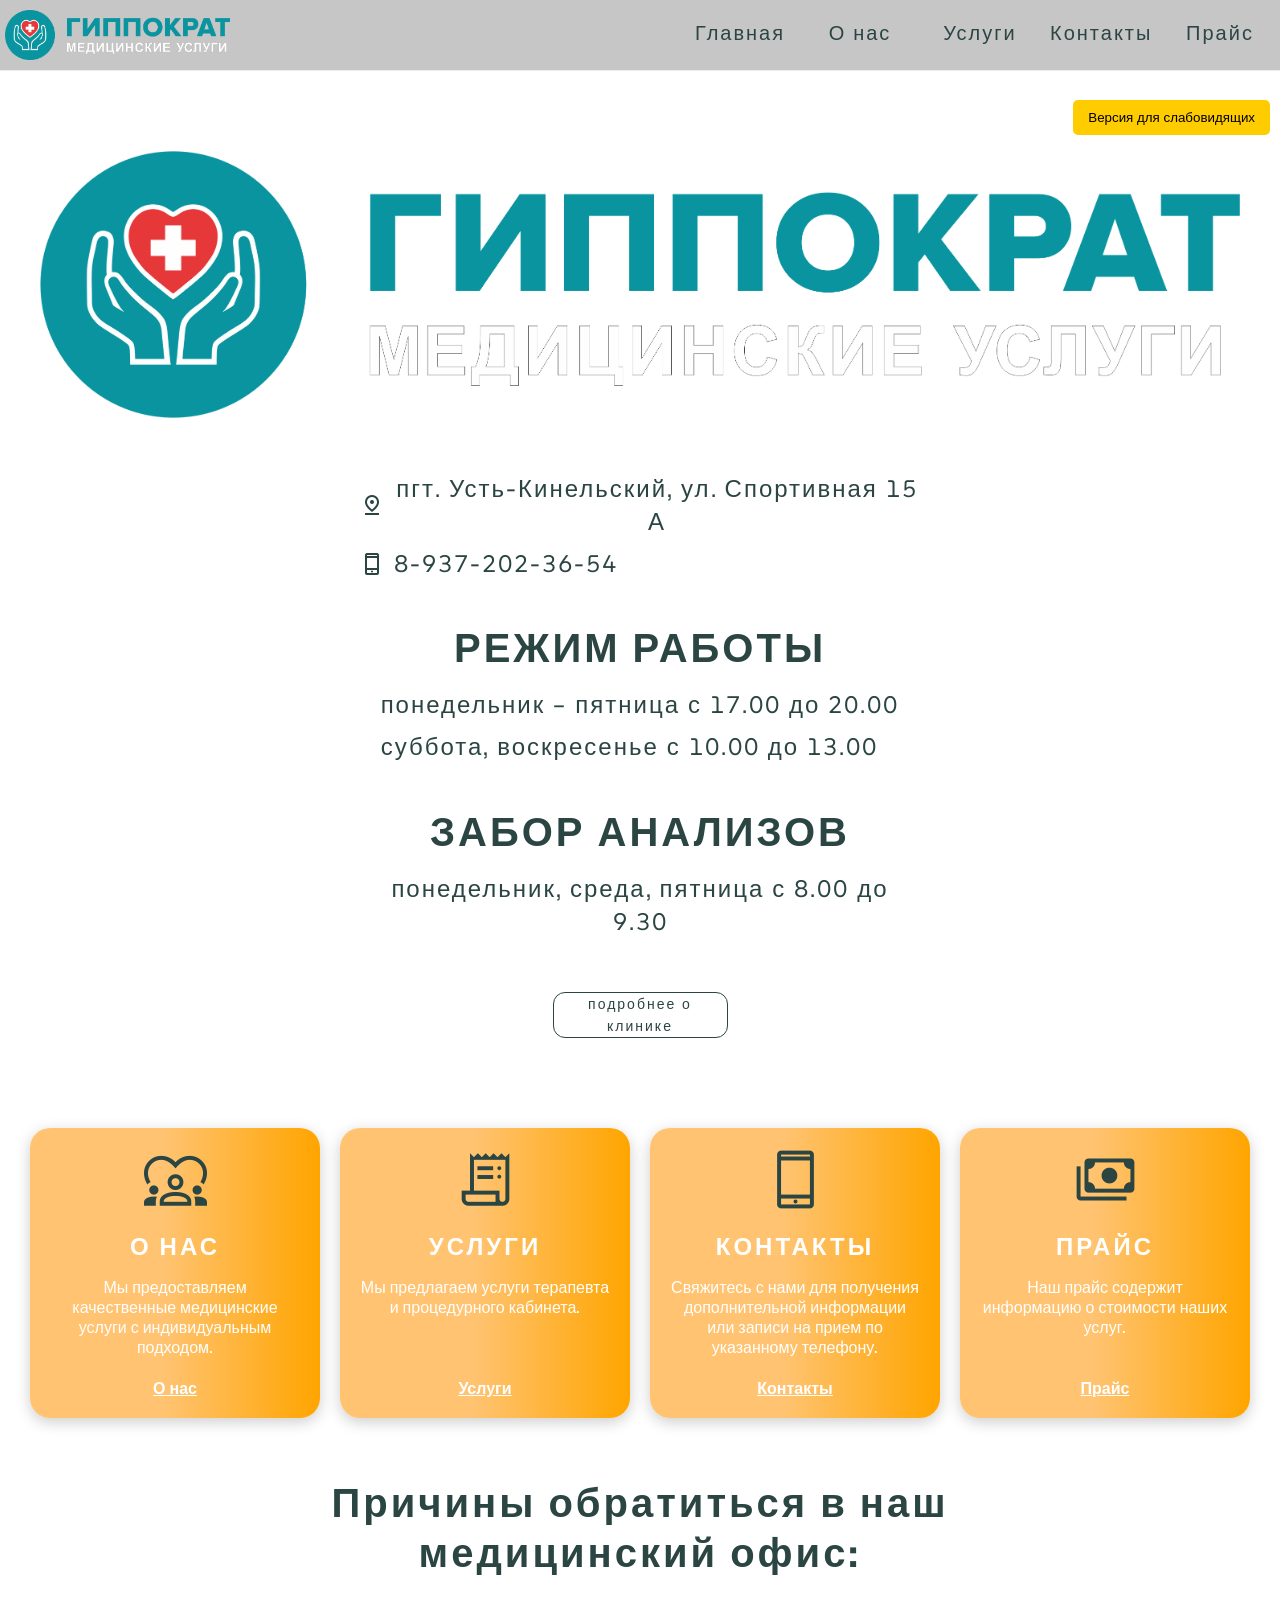
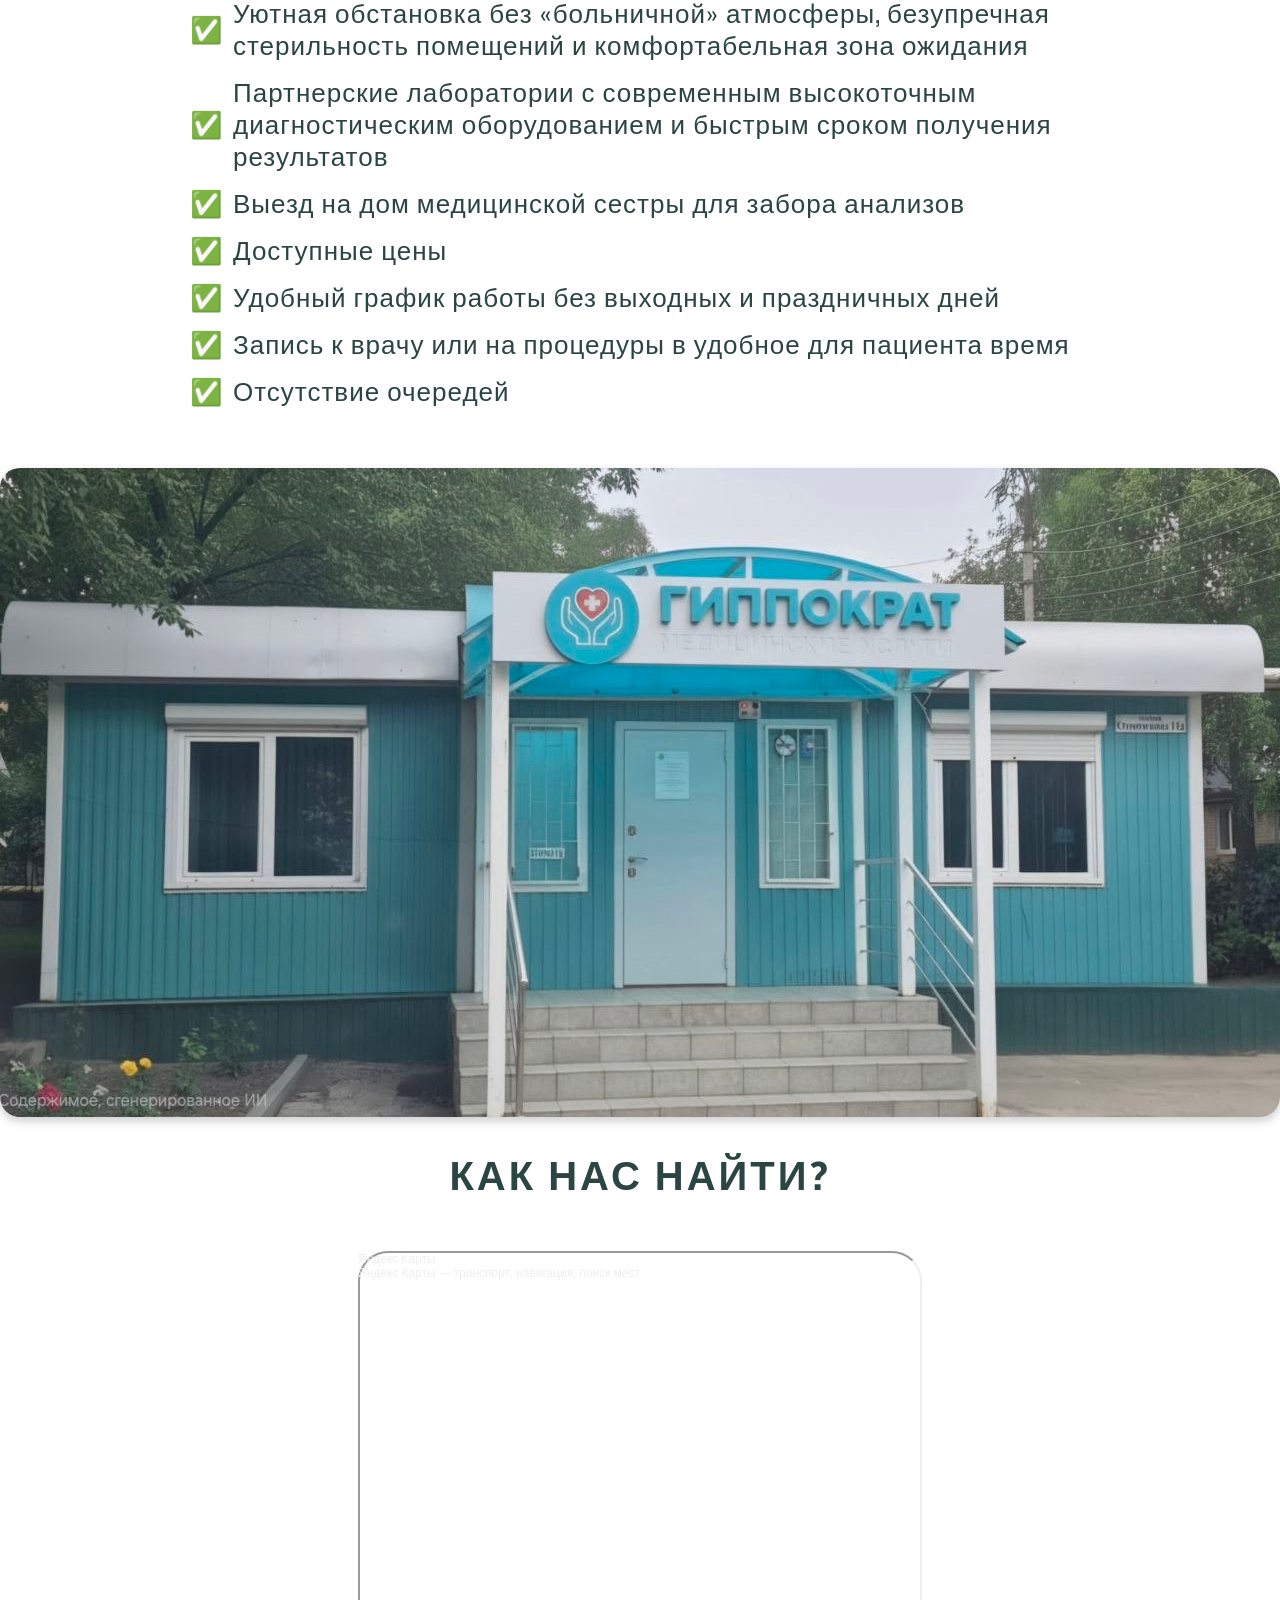
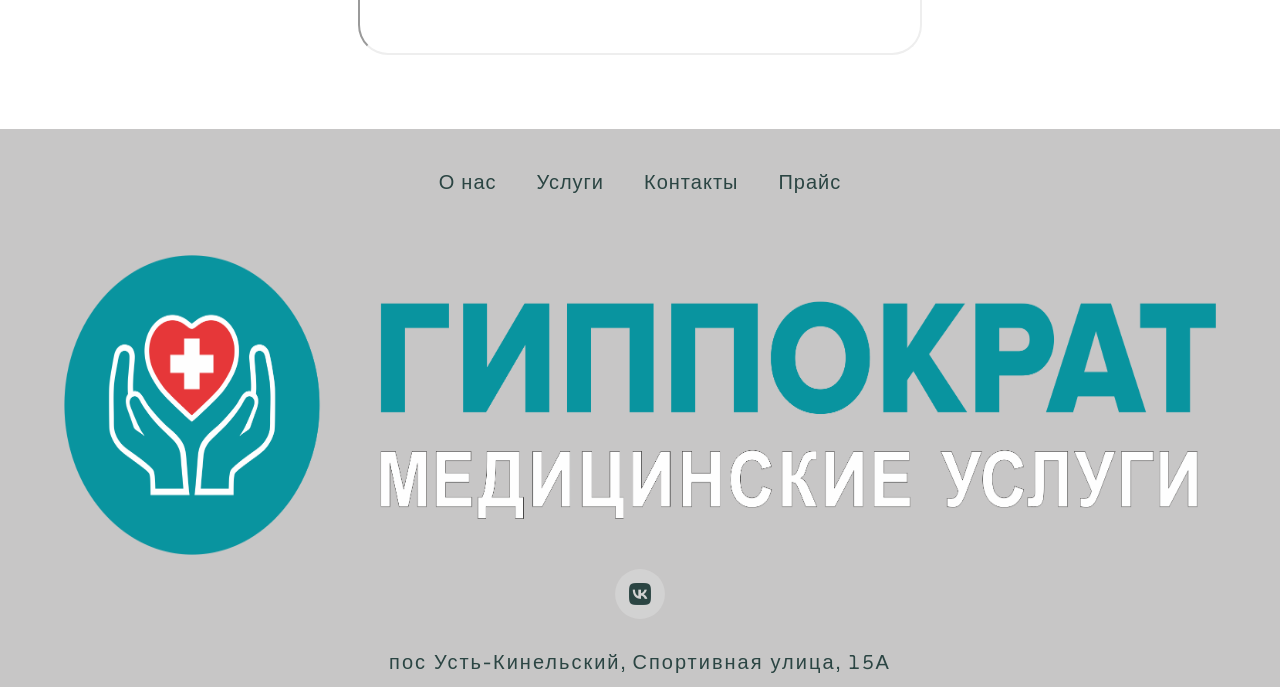
==== commit 285146d0: "bugfix" ====
--- a/index.html
+++ b/index.html
@@ -113,9 +113,8 @@
             <div class="reasons">
                 <h2>Причины обратиться в наш медицинский офис:</h2>
                 <ul>
-                    <li>Высококвалифицированный медицинский персонал с большим практическим опытом работы, регулярным повышением квалификации и внимательным подходом к каждому пациенту</li>
                     <li>Уютная обстановка без «больничной» атмосферы, безупречная стерильность помещений и комфортабельная зона ожидания</li>
-                    <li>Партнерские сертифицированные лаборатории с современным высокоточным диагностическим оборудованием и быстрым сроком получения результатов</li>
+                    <li>Партнерские лаборатории с современным высокоточным диагностическим оборудованием и быстрым сроком получения результатов</li>
                     <li>Выезд на дом медицинской сестры для забора анализов</li>
                     <li>Доступные цены</li>
                     <li>Удобный график работы без выходных и праздничных дней</li>
--- a/style.css
+++ b/style.css
@@ -152,7 +152,6 @@
 
 .footer-container__social-links {
     margin-top: 10px;
-    width: 180px;
     display: flex;
     gap: 15px;
 }
@@ -181,6 +180,10 @@
     font-size: 20px;
 }
 
+.footer-container__adress p {
+    margin-bottom: 12px;
+}
+
 .main-container {
     width: 100%;
     margin-top: 60px;
@@ -242,7 +245,6 @@
 
 .main-container__text-block button {
     margin-top: 30px;
-    height: 50px;
     width: 175px;
     border-radius: 12px;
     border: solid 1px #2b4543;
@@ -394,11 +396,11 @@
 @media (max-width: 768px) {
     .main-container-layout {
         flex-direction: column;
-        align-items: center;
+        padding: 15px;
     }
 
     .main-container__text-block, .main-container__photo-block {
-        width: 90%;
+        width: 100%;
     }
 
     .main-container-slides {
@@ -605,16 +607,20 @@
 
  .about-container {
     height: 100%;
-    width: 100%;
     display: flex;
     align-items: center;
     justify-content: center;
+    padding: 40px 20px;
+    background-color: #f9f9f9;
  }
 
  .about-container-layout {
     display: flex;
-    /* align-items: center;
-    justify-content: center; */
+    flex-wrap: wrap;
+    align-items: center;
+    max-width: 1200px;
+    margin: 0 auto;
+    gap: 20px;
  }
 
  .about-container-image {
@@ -623,12 +629,18 @@
     width: 50%;
     align-items: center;
     justify-content: center;
+    flex: 1 1 40%;
+    display: flex;
+    justify-content: center;
+    align-items: center;
  }
 
  .about-container-image img {
-    height: 100%;
-    width: 80%;
     padding-left: 100px;
+    max-width: 100%;
+    height: auto;
+    border-radius: 15px;
+    object-fit: cover;
  }
 
  .about-container-text {
@@ -637,6 +649,12 @@
     height: 100%;
     display: flex;
     flex-direction: column;
+    flex: 1 1 55%;
+    display: flex;
+    flex-direction: column;
+    justify-content: center;
+    align-items: flex-start;
+    text-align: left;
  }
 
  .about-container-text__slide {
@@ -650,39 +668,35 @@
 
  .about-container-text p {
     font-family: "Montserrat", sans-serif;
-    margin-top: 30px;
-    font-size: 20px;
-    letter-spacing: 1px;
+  font-size: 1.2rem;
+  color: #333;
+  line-height: 1.5;
+  margin-bottom: 20px;
     
  }
 
  .about-container-text h2 {
     font-family: "Oswald", sans-serif;
-    font-optical-sizing: auto;
-    font-style: normal;
-    font-size: 50px;
+    font-size: 2.5rem;
     color: #2b4543;
-    letter-spacing: 1px;
-    margin-left: 3vh;
+    margin-bottom: 10px;
+    
  }
 
  .about-container-text button {
-    width: 95%;
-    height: 10vh;
-    border-radius: 10px;
-    border: solid #2b4543 1px;
-    background-color: #ffffff;
-    color: #2b4543;
-    font-size: 15px;
-    letter-spacing: 3px;
-    text-transform: uppercase;
-    margin-top: 30px;
+    padding: 12px 30px;
+  font-size: 1rem;
+  border-radius: 10px;
+  border: none;
+  background-color: #0f91a7;
+  color: #fff;
+  cursor: pointer;
+  transition: background-color 0.3s;
  }
 
  .about-container-text button:hover {
-    
-    opacity: 0.8;
- }
+    background-color: #005f73;
+  }
 
  .about-wrapper {
     width: 50%;
@@ -703,7 +717,6 @@
 .about-down-layout__slide {
     display: flex;
     flex-direction: column;
-    width: 50%;
     background: linear-gradient(90deg, rgba(255, 195, 113, 1) 46%, rgba(255, 165, 0, 1) 100%);
     height: auto; /* чтобы блок мог расширяться по содержимому */
 
@@ -815,6 +828,40 @@
     border-bottom: 1px solid #0F91A7;
 }
 
+/* Медиа-запросы для адаптивности */
+@media(max-width: 768px){
+  .about-container-layout {
+    flex-direction: column;
+  }
+  .about-container-image {
+    flex: 1 1 100%;
+    width: 100%;
+  }
+  .about-container-text {
+    align-items: center;
+  }
+  .about-container-text h2 {
+    font-size: 2rem;
+    text-align: center;
+  }
+  .about-container-text p {
+    font-size: 1rem;
+    text-align: center;
+  }
+  .about-container-text__slide {
+    width: 100%;
+  }
+  .about-container-image img {
+    padding-left: 0px;
+  }
+  .about-container {
+    min-height: 100%;
+  }
+  .about-container-text {
+    text-align: center;
+  }
+}
+
 .section-title {
     text-align: center;
     font-size: 28px;
@@ -984,7 +1031,7 @@
 
 .a11y-mode a {
     color: #000 !important;
-    font-size: 26px !important;
+    font-size: 25px !important;
 }
 
 .a11y-mode p {
@@ -992,7 +1039,7 @@
 }
 
 .a11y-mode li {
-    font-size: 30px !important;
+    font-size: 28px !important;
 }
 
 .a11y-mode h2 {
@@ -1003,6 +1050,7 @@
     font-size: 20px !important;
     padding: 12px 20px !important;
 }
+
 
   /* Общие стили для контейнеров */
 .documents-page-docs {
@@ -1313,72 +1361,137 @@
   }
 
 .therapy-container {
-    display: flex;
-    height: 1000px;
-    background-color: #f2f2f2;
+    position: relative;
+  display: flex;
+  flex-wrap: wrap;
+  align-items: center;
+  justify-content: center;
+  padding: 50px 20px;
+  background-color: #f2f2f2; /* светлый фон */
+  overflow: hidden; /* чтобы скрывать выступающие элементы */
 }
 
  .therapy-container-color-block {
     position: absolute;
-    background-color: #7cd1e4;
+    top: 0;
+    right: 0;
     width: 938px;
     height: 400px;
-    right: 0;
-    border-radius: 15px;   
+    background-color: #7cd1e4;
+    border-radius: 15px;
+    z-index: 1;
+    opacity: 0.8; /* немного прозрачности для мягкости */   
  }
 
  .therapy-container-image {
-    position: absolute;
-    margin-top: 165px;
-    /* box-shadow: 5px 5px 35px 0 rgba(0, 0, 0, 0.15); */
+    flex: 1 1 40%;
+  min-width: 300px;
+  display: flex;
+  justify-content: center;
+  align-items: center;
+  z-index: 2;
+  margin-bottom: 20px;
  }
 
  .therapy-container-image img {
-    height: 600px;
-    width: 800px;
-    border-radius: 15px;
+    max-width: 100%;
+  height: auto;
+  border-radius: 15px;
+  box-shadow: 0 4px 15px rgba(0,0,0,0.2);
+  object-fit: cover;
  }
 
  .therapy-container-text {
-    background-color: #ffffff;
-    position: absolute;
-    right: 0;
-    display: flex;
-    flex-direction: column;
-    width: 650px;
-    height: 420px;
-    margin-top: 375px;
-    margin-right: 125px;
-    justify-content: space-between;
-    align-items: center;
+    flex: 1 1 50%;
+  max-width: 600px;
+  padding: 20px;
+  box-shadow: 0 4px 15px rgba(0,0,0,0.1);
+  background-color: #ffffff;
+  border-radius: 15px;
+  z-index: 3;
+  margin: 20px;
+  display: flex;
+  flex-direction: column;
+  align-items: flex-start;
+  justify-content: space-between;
+ }
+
+ .therapy-container-text h2{
+    font-family: "Oswald", sans-serif;
+  font-size: 2.5rem;
+  color: #2b4543;
+  margin-bottom: 20px;
+ }
+
+ .therapy-container-text p {
     font-family: "Montserrat", sans-serif;
-    border-radius: 15px;
- }
-
- .therapy-container-text h2{
-    margin-top: 50px;
-    color: #2b4543;
-    letter-spacing: 1px;
-    font-size: 28px;
- }
-
- .therapy-container-text p {
-    padding: 0 20px;
-    letter-spacing: 1px;
-    color: #2b4543;
- }
-
- .therapy-container-text button {
-    background-color: #0F91A7;
-    height: 50px;
-    width: 140px;
+  font-size: 1.2rem;
+  line-height: 1.5;
+  color: #333;
+  margin-bottom: 30px;
+  word-wrap: break-word;
+ }
+
+ #scrollButton {
+    padding: 12px 30px;
+    font-size: 1rem;
+    border-radius: 10px;
     border: none;
-    border-radius: 30px;
-    margin-bottom: 50px;
-    color: #ffffff;
-    letter-spacing: 1px;
-    /* font-family: "Montserrat", sans-serif; */
- }
+    background-color: #0f91a7;
+    color: #fff;
+    cursor: pointer;
+    transition: background-color 0.3s, transform 0.3s;
+  }
+  
+  #scrollButton:hover {
+    background-color: #005f73;
+    transform: translateY(-2px);
+  }
+
+  /* Медиазапрос для адаптивности */
+@media(max-width: 768px){
+    .therapy-container {
+      flex-direction: column;
+      padding: 30px 20px;
+    }
+  
+    .therapy-container-color-block {
+      width: 100%;
+      height: auto;
+      position: static;
+      opacity: 1;
+      margin-bottom: 20px;
+    }
+  
+    .therapy-container-image {
+      flex: 1 1 80%;
+    }
+  
+    .therapy-container-text {
+      flex: 1 1 80%;
+      max-width: 100%;
+      margin: 0 auto;
+      border-radius: 10px;
+      box-shadow: 0 4px 10px rgba(0,0,0,0.1);
+      padding: 20px;
+      align-items: normal;
+    }
+  
+    .therapy-container-text h2 {
+      font-size: 2rem;
+    }
+  
+    .therapy-container-text p {
+      font-size: 1rem;
+    }
+  
+    #scrollButton {
+      width: 100%;
+      padding: 15px;
+      font-size: 1.2rem;
+    }
+  }
+
 
  .therapy-container-text a {
     display: block;
@@ -1616,58 +1729,16 @@
     .more-cost-section {
         margin-left: 18px;
     }
-
-    .therapy-container-text {
-        height: 400px;
-    }
-
-    .therapy-container-text {
-        margin-right: 0;
-        width: 600px;
-    }
 }
 
 @media screen and (max-width: 760px) {
-
+    
     .about-wrapper {
-        width: 90%;
-    }
-
-    .about-container-image img {
+        width: 80%;
+    }
+
+    .about-down-layout__slides {
         width: 100%;
-        padding-left: 0px;
-    }
-
-    .about-container {
-        margin-top: 40px;
-    }
-    
-    .about-container-text__slide {
-        width: 100%;
-        margin-bottom: 30px;
-    }
-
-    .about-container-layout {
-        flex-direction: column;
-        justify-content: center;
-        align-items: center;
-    }
-
-    .about-container-text {
-        justify-content: center;
-        align-items: center;
-    }
-
-    .about-container-text p {
-        margin-top: 10px;
-        display: inline-block;
-        width: 200px;
-        text-align: justify;
-    }
-
-    .about-container-text button {
-        width: 170px;
-        height: 100%;
     }
 
     .about-info-slides__slide-image img {
@@ -1680,6 +1751,11 @@
 
     .about-info-slides__slide {
         flex-direction: column;
+        width: 55%;
+    }
+    
+    .about-info-slides {
+        padding: 0px;
     }
 }
 
@@ -1687,12 +1763,6 @@
 
     .main-padding {
         padding-top: 170px;
-    }
-
-    .about-container-text button {
-        width: 170px;
-        display: block;
-        margin-left: 15px;
     }
 
     .about-info-slides__slide-image img{
@@ -1715,58 +1785,23 @@
 
 }
 
-@media screen and (max-width: 615px) {
-    .therapy-container {
-        height: 850px;
-        justify-content: center;
-    }
-    
-     .therapy-container-color-block {
-        
-     }
-    
-     .therapy-container-image {
-        
-     }
-    
-     .therapy-container-image img {
-        width: 100%;
-        box-sizing: border-box;
-     }
-    
-     .therapy-container-text {
-        position: relative;
-        width: 400px;
-     }
-    
-     .therapy-container-text h2{
-        font-size: 23px;
-        margin-top: 30px;
-     }
-    
-     .therapy-container-text p {
-        text-align: justify;
-        font-size: 15px;
-
-     }
-    
-     .therapy-container-text button {
-        margin-bottom: 20px;
-     }
-}
-
 @media screen and (max-width: 500px) {
 
     .footer-container__adress {
         letter-spacing: 0px;
         font-size: 18px;
     }
+    .footer-container__image img{
+        height: 125px;
+        width: 325px;
+    }
     .main-padding {
         padding-top: 150px;
     }
 
     .footer-container__links a {
         padding: 10px 10px;
+        letter-spacing: 0px;
     }
 
     .more-container-img img {
@@ -1789,21 +1824,40 @@
     .price-container:first-child {
         margin-top: 30px;
     }
+
+    .reasons {
+        max-width: 80%;
+    }
+
+    .reasons li {
+        font-size: 20px;
+    }
+
+    reasons li::before {
+        margin-right: 0px;
+    }
+
+    .building-image {
+        max-width: 80%;
+        margin-left: 10%;
+    }
+
+    .version-button {
+        margin-right: 30px;
+    }
+
+    .main-padding {
+        padding-top: 250px; 
+     }
 }
 
 @media screen and (max-width: 430px) {
-
-.therapy-container {
-    height: 1000px;
-}
-
-.therapy-container-text {
-    height: 500px;
-    width: 370px;
- }
-
- .therapy-container-text button {
-    margin-bottom: 50px;
+ .dop-info-wrapper {
+   padding: 0px;  
+ }
+
+ .about-info-slides__slide {
+    width: 60%;
  }
 }
 
@@ -1820,17 +1874,8 @@
         font-size: 16px;
     }
 
-    .about-container {
-        height: 1150px;
-    }
-
-    .therapy-container-text {
-        height: 500px;
-        width: 350px;
-     }
-
-     .therapy-container-text h2 {
-        font-size: 22px;
+     .about-container-text {
+        width: 80%;
      }
 } 
 
@@ -1842,18 +1887,6 @@
     .about-container {
         height: 1300px;
     }
-
-    .therapy-container {
-        height: 700px;
-    }
-
-    .therapy-container-image img {
-        display: none;
-    }
-
-    .therapy-container-text {
-        margin-top: 150px;
-    }
 }
 
  
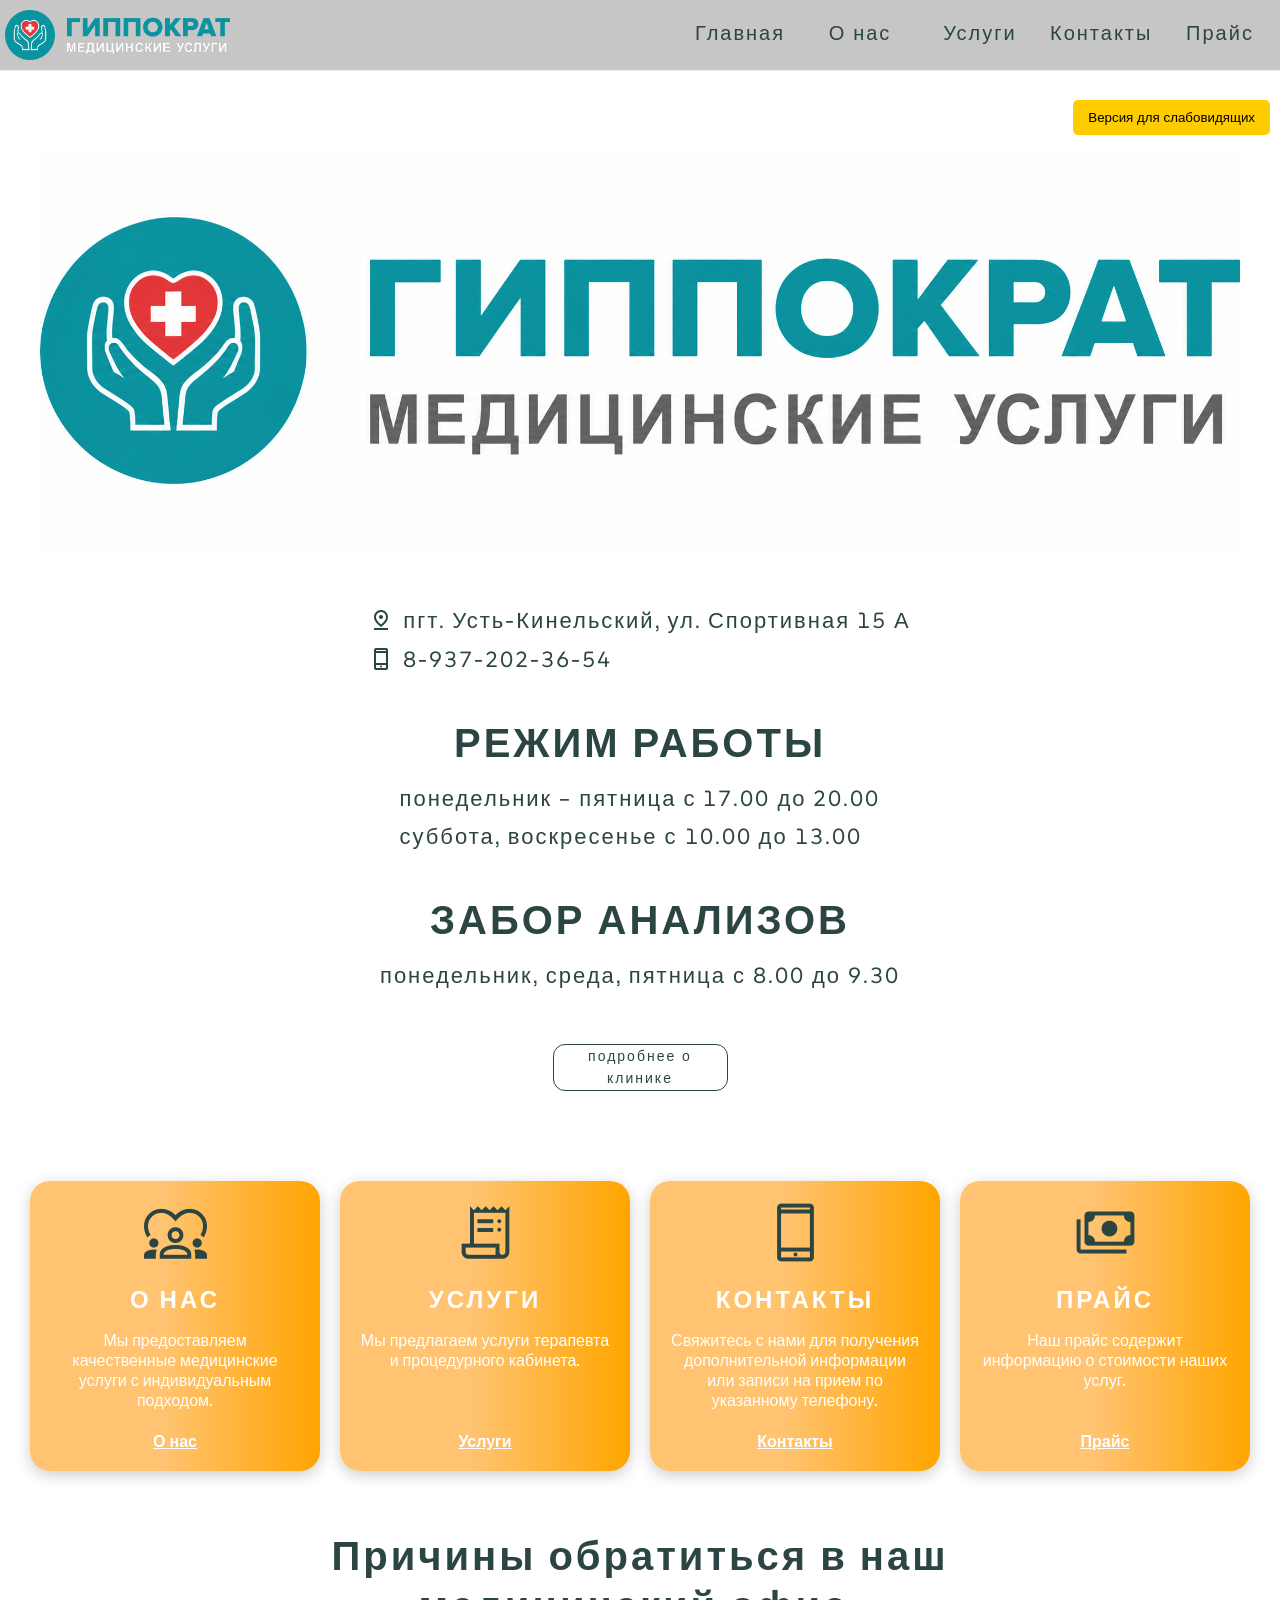
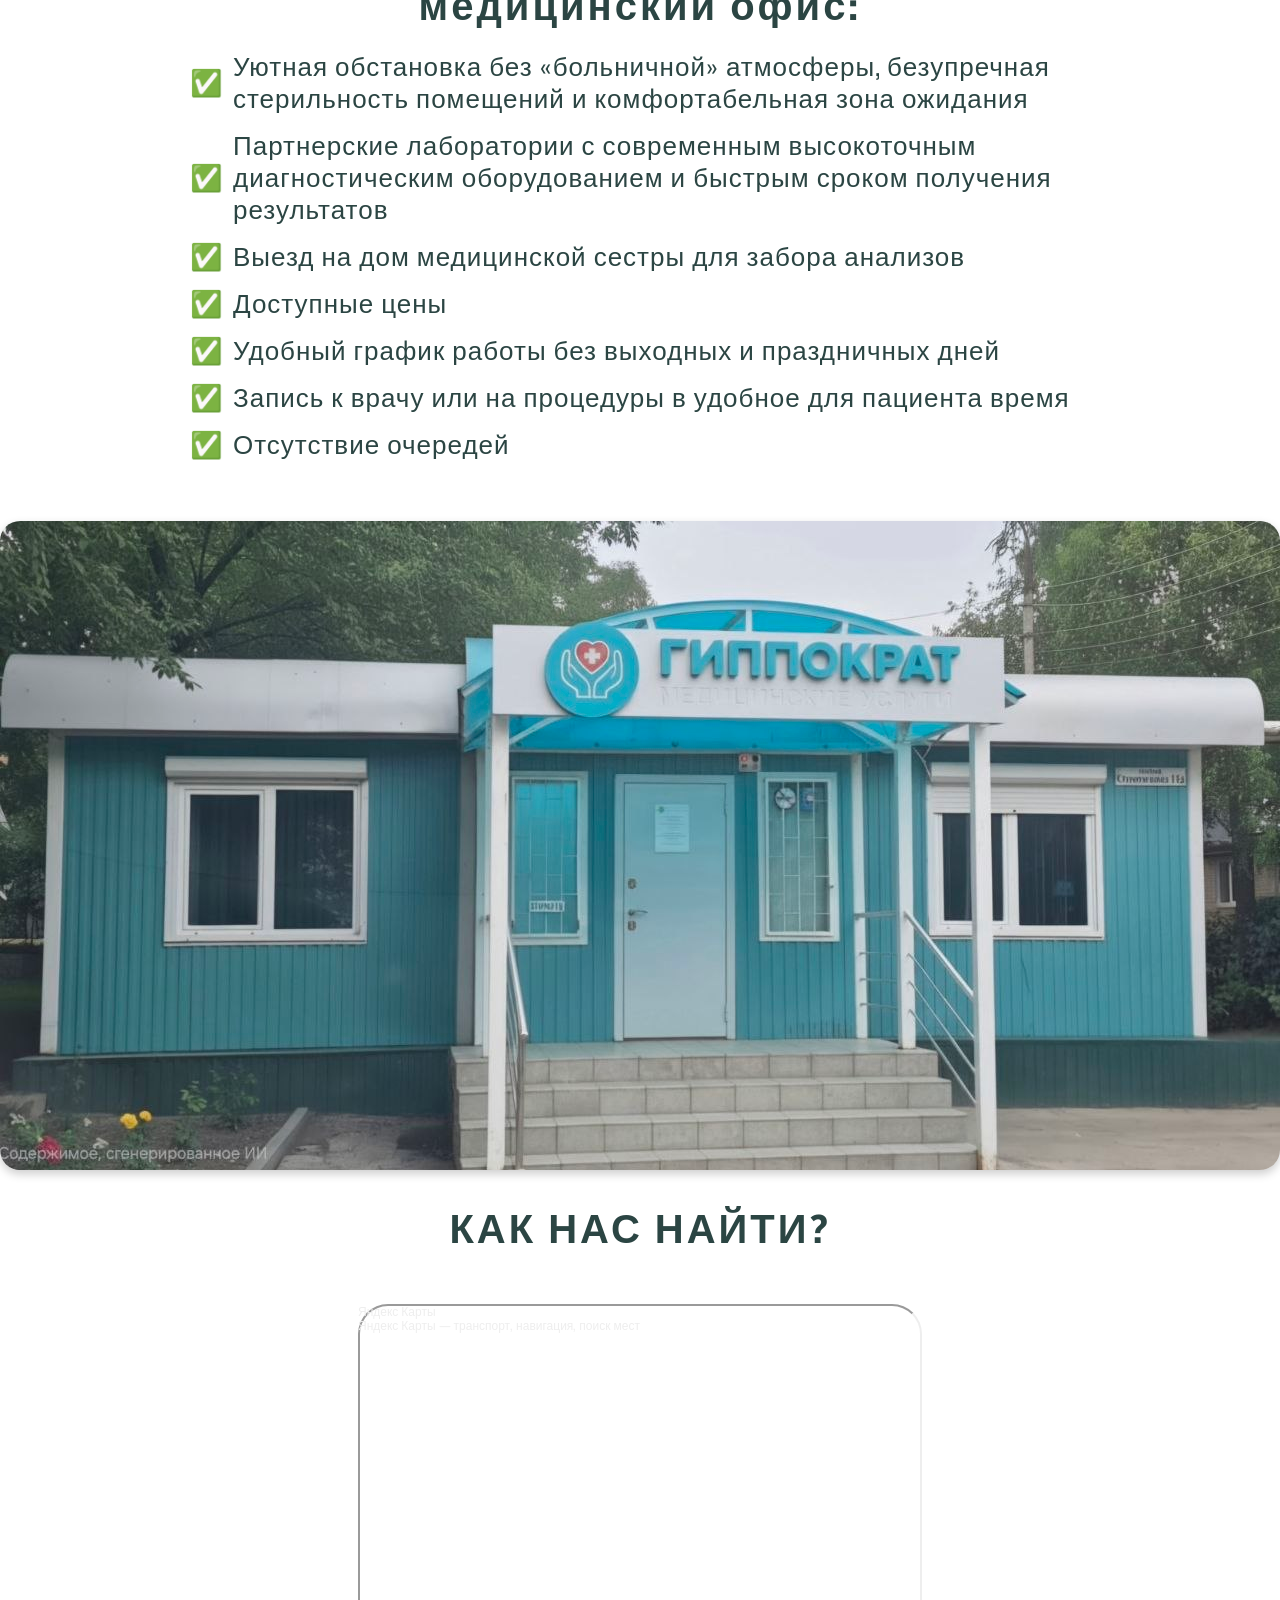
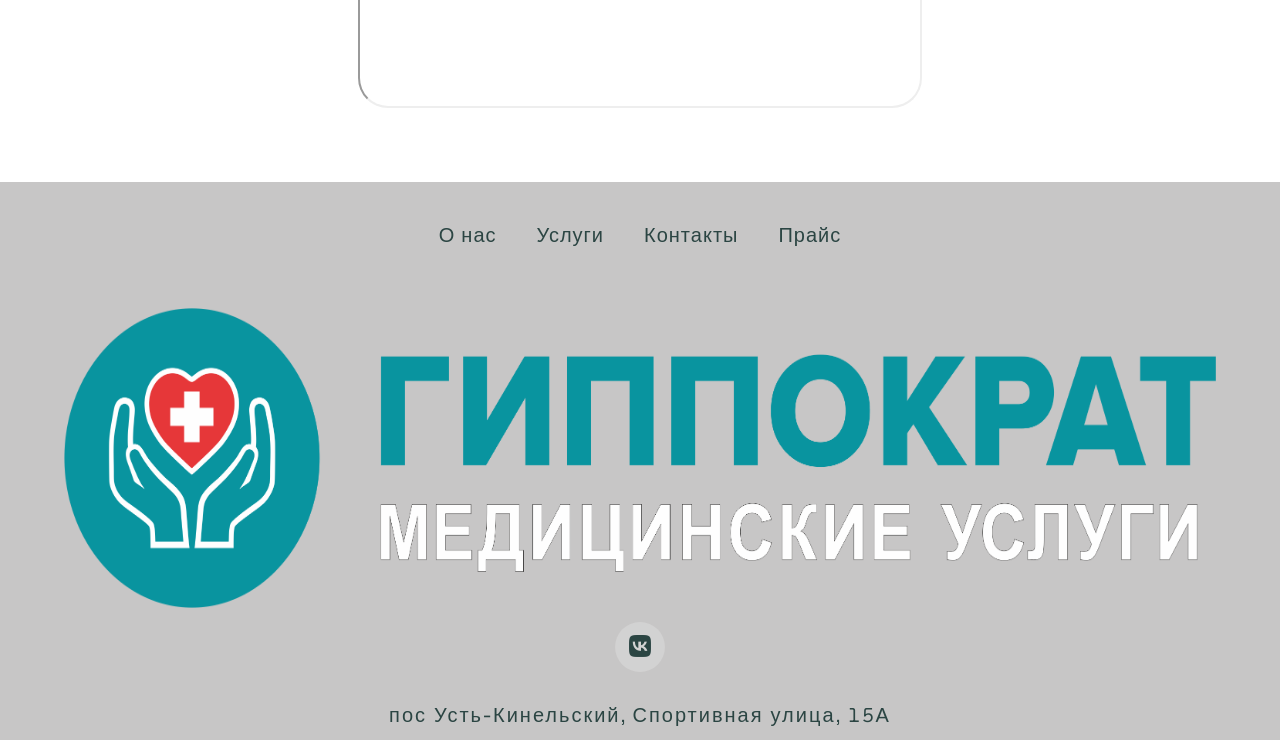
==== commit 19d3b954: "new text" ====
--- a/index.html
+++ b/index.html
@@ -48,7 +48,7 @@
             <!-- Верхняя секция с текстом и фото -->
             <div class="main-container-layout">
                 <div class="main-container__photo-block">
-                    <img src="images/logo-Photoroom.png" alt="Главное изображение">
+                    <img src="images/logo-Photoroom2.png" alt="Главное изображение">
                 </div>
 
                 <div class="main-container__text-block">
--- a/style.css
+++ b/style.css
@@ -220,7 +220,7 @@
 }
 
 .main-container__text-block li {
-    font-size: 24px;
+    font-size: 22px;
     letter-spacing: 2px;
     line-height: 1.4;
     display: flex;
@@ -1273,6 +1273,15 @@
     margin-bottom: 50px;
     padding: 20px;
     box-sizing: border-box;
+  }
+
+  .service-container h2 {
+    text-align: center;
+    margin-bottom: 1em;
+    font-family: "Oswald", sans-serif;
+    color: #2c4b47;
+    letter-spacing: 1px;
+    word-wrap: break-word;
   }
   
   /* Слайдер с карточками */
